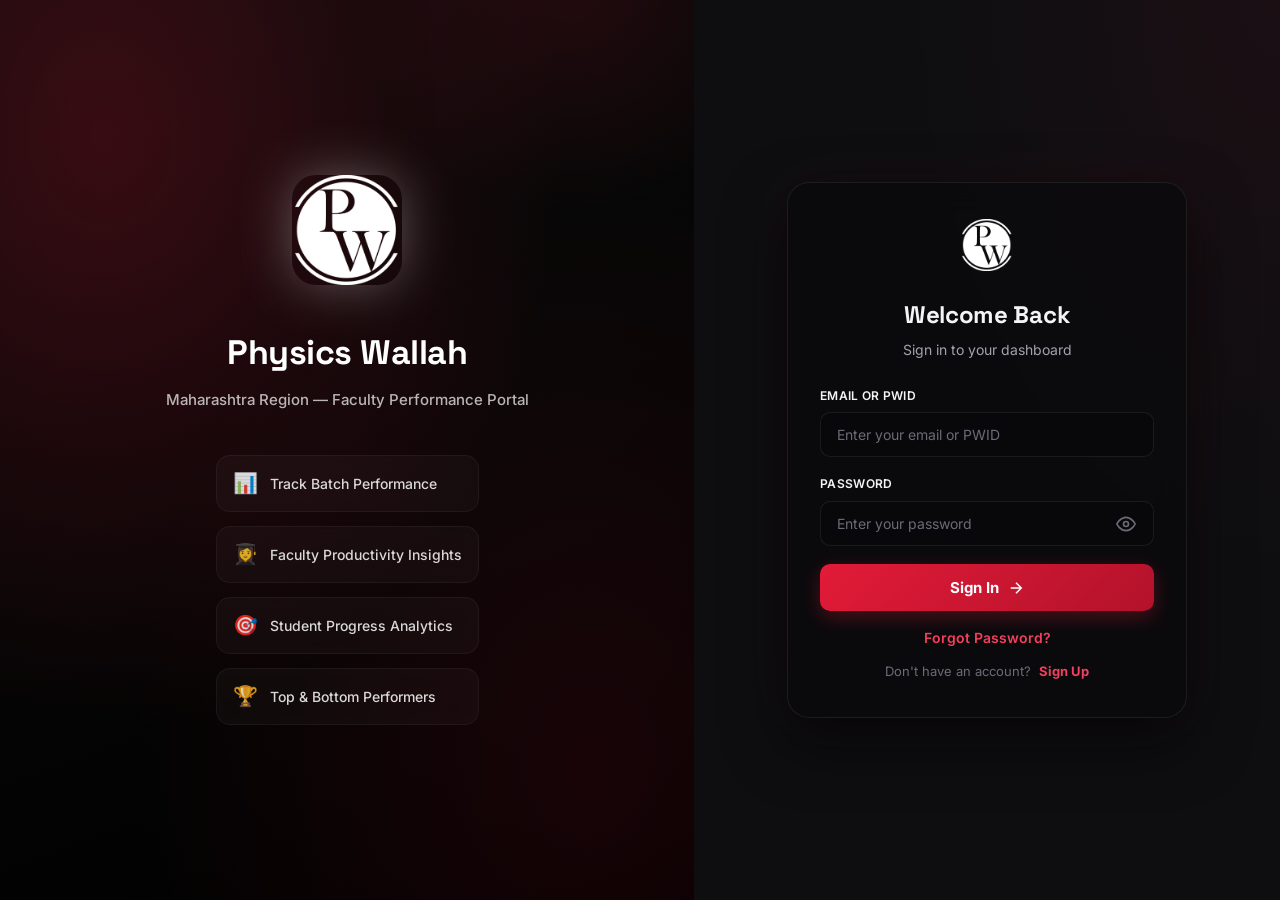
==== index-standalone.html @ 7ce74175 "Add batch-wise subject average KPI table (Batch, Center, Avg, Phy/Chem/Math/Zoo/Bot %)" ====
<!DOCTYPE html>
<html lang="en">
<head>
  <meta charset="UTF-8">
  <meta name="viewport" content="width=device-width, initial-scale=1.0">
  <title>PW Maharashtra — Faculty Performance Portal</title>
  <link rel="preconnect" href="https://fonts.googleapis.com">
  <link href="https://fonts.googleapis.com/css2?family=Inter:wght@400;500;600;700;800&family=Space+Grotesk:wght@500;600;700&display=swap" rel="stylesheet">
  <link rel="stylesheet" href="styles.css">
  <link rel="icon" href="assets/pw-favicon.webp" type="image/webp">
</head>
<body>

  <!--
    STANDALONE BUILD — all HTML partials and JS are inlined below.
    No fetch() / loader.js needed; works from file:// or any host.
    Regenerate with: python3 /tmp/build_standalone.py
  -->

  <!-- ===== screen-login.html (inlined) ===== -->
<!-- ============================================================
     screen-login.html — LOGIN SCREEN
     Loaded into #screen-login by loader.js
     ============================================================ -->
<div id="loginScreen" class="screen active">
  <div class="login-wrapper">
    <div class="login-left">
      <div class="login-brand">
        <img src="assets/pw-logo.webp" alt="Physics Wallah" class="pw-logo-hero">
        <h1>Physics Wallah</h1>
        <p class="login-tagline">Maharashtra Region — Faculty Performance Portal</p>
      </div>
      <div class="login-features">
        <div class="feature-item"><span class="feat-icon">&#128202;</span><span>Track Batch Performance</span></div>
        <div class="feature-item"><span class="feat-icon">&#128105;&#8205;&#127891;</span><span>Faculty Productivity Insights</span></div>
        <div class="feature-item"><span class="feat-icon">&#127919;</span><span>Student Progress Analytics</span></div>
        <div class="feature-item"><span class="feat-icon">&#127942;</span><span>Top & Bottom Performers</span></div>
      </div>
    </div>
    <div class="login-right">
      <div class="login-card">
        <div class="login-card-logo">
          <img src="assets/pw-logo.webp" alt="PW" class="pw-logo-sm-login">
        </div>
        <h2>Welcome Back</h2>
        <p class="login-subtitle">Sign in to your dashboard</p>
        <form id="loginForm" onsubmit="handleLogin(event)">
          <div class="input-group">
            <label for="loginId">Email or PWID</label>
            <input type="text" id="loginId" placeholder="Enter your email or PWID" required autocomplete="username">
          </div>
          <div class="input-group">
            <label for="loginPassword">Password</label>
            <div class="password-wrapper">
              <input type="password" id="loginPassword" placeholder="Enter your password" required autocomplete="current-password">
              <button type="button" class="pass-toggle" onclick="togglePass('loginPassword', this)" tabindex="-1">
                <svg width="20" height="20" viewBox="0 0 24 24" fill="none" stroke="currentColor" stroke-width="2"><path d="M1 12s4-8 11-8 11 8 11 8-4 8-11 8-11-8-11-8z"/><circle cx="12" cy="12" r="3"/></svg>
              </button>
            </div>
          </div>
          <button type="submit" class="btn-primary" id="loginBtn">
            <span>Sign In</span>
            <svg width="18" height="18" viewBox="0 0 24 24" fill="none" stroke="currentColor" stroke-width="2"><path d="M5 12h14M12 5l7 7-7 7"/></svg>
          </button>
        </form>
        <a href="#" class="forgot-link" onclick="showScreen('forgotScreen')">Forgot Password?</a>
        <div class="signup-link-row">
          <span class="signup-muted">Don't have an account?</span>
          <a href="#" class="signup-link" onclick="openSignup()">Sign Up</a>
        </div>
        <div id="loginError" class="alert alert-error"></div>
      </div>
    </div>
  </div>
</div>
  <!-- ===== screen-forgot.html (inlined) ===== -->
<!-- ============================================================
     screen-forgot.html — FORGOT PASSWORD SCREEN
     Loaded into #screen-forgot by loader.js
     ============================================================ -->
<div id="forgotScreen" class="screen">
  <div class="login-wrapper">
    <div class="login-left">
      <div class="login-brand">
        <img src="assets/pw-logo.webp" alt="Physics Wallah" class="pw-logo-hero">
        <h1>Physics Wallah</h1>
        <p class="login-tagline">Reset your password securely</p>
      </div>
    </div>
    <div class="login-right">
      <div class="login-card">
        <div class="login-card-logo">
          <img src="assets/pw-logo.webp" alt="PW" class="pw-logo-sm-login">
        </div>
        <h2>Forgot Password</h2>
        <p class="login-subtitle">OTP will be sent to your registered email</p>
        <form id="forgotForm" onsubmit="handleForgot(event)">
          <div class="input-group">
            <label>Email or PWID</label>
            <input type="text" id="forgotId" placeholder="Enter email or PWID" required>
          </div>
          <button type="submit" class="btn-primary">Send OTP</button>
        </form>
        <form id="otpForm" style="display:none" onsubmit="handleVerifyOTP(event)">
          <div class="input-group">
            <label>Enter OTP</label>
            <input type="text" id="otpInput" placeholder="6-digit OTP" maxlength="6" required>
          </div>
          <button type="submit" class="btn-primary">Verify OTP</button>
        </form>
        <form id="resetForm" style="display:none" onsubmit="handleResetPassword(event)">
          <div class="input-group">
            <label>New Password</label>
            <input type="password" id="newPassword" placeholder="Min 4 characters" required>
          </div>
          <div class="input-group">
            <label>Confirm Password</label>
            <input type="password" id="confirmPassword" placeholder="Confirm password" required>
          </div>
          <button type="submit" class="btn-primary">Reset Password</button>
        </form>
        <a href="#" class="forgot-link" onclick="showScreen('loginScreen')">&larr; Back to Login</a>
        <div id="forgotError" class="alert alert-error"></div>
        <div id="forgotSuccess" class="alert alert-success"></div>
      </div>
    </div>
  </div>
</div>
  <!-- ===== screen-signup.html (inlined) ===== -->
<!-- ============================================================
     screen-signup.html — SIGNUP SCREEN
     Fields: MAIL ID, PWID, CENTER (dropdown), ROLE, Password
     Loaded into #screen-signup by loader.js
     ============================================================ -->
<div id="signupScreen" class="screen">
  <div class="login-wrapper">
    <div class="login-left">
      <div class="login-brand">
        <img src="assets/pw-logo.webp" alt="Physics Wallah" class="pw-logo-hero">
        <h1>Physics Wallah</h1>
        <p class="login-tagline">Create your account — approval required</p>
      </div>
      <div class="login-features">
        <div class="feature-item"><span class="feat-icon">&#128197;</span><span>Your request goes to your reporting manager</span></div>
        <div class="feature-item"><span class="feat-icon">&#128233;</span><span>Approve via email buttons</span></div>
        <div class="feature-item"><span class="feat-icon">&#9203;</span><span>Account activates after approval</span></div>
      </div>
    </div>
    <div class="login-right">
      <div class="login-card">
        <div class="login-card-logo">
          <img src="assets/pw-logo.webp" alt="PW" class="pw-logo-sm-login">
        </div>
        <h2>Create Account</h2>
        <p class="login-subtitle">Fill details — ID will be created after approval</p>
        <form id="signupForm" onsubmit="handleSignup(event)">
          <div class="input-group">
            <label>MAIL ID</label>
            <input type="email" id="signupEmail" placeholder="Enter your @pw.live email" required>
            <div class="signup-hint">Only @pw.live emails can sign up</div>
          </div>
          <div class="input-group">
            <label>PWID</label>
            <input type="text" id="signupPwid" placeholder="Enter your PW ID" required>
          </div>
          <div class="input-group">
            <label>CENTER</label>
            <div class="signup-center-wrap">
              <button type="button" class="signup-center-btn" id="signupCenterBtn" onclick="toggleSignupCenterList()">
                <span id="signupCenterLabel">Select center(s)...</span>
                <svg width="14" height="14" viewBox="0 0 24 24" fill="none" stroke="currentColor" stroke-width="2"><polyline points="6 9 12 15 18 9"/></svg>
              </button>
              <div class="signup-center-list" id="signupCenterList" style="display:none">
                <label class="center-opt center-opt-all"><input type="checkbox" id="signupCenterAll" onchange="toggleAllSignupCenters(this)"> <span>Select All</span></label>
              </div>
            </div>
            <div class="signup-hint">Select one or more centers (multi-select for CH/ACH, AOM, JEE/NEET Head)</div>
          </div>
          <div class="input-group">
            <label>ROLE</label>
            <select id="signupRole" onchange="updateRoleHint()">
              <option value="">Select role...</option>
            </select>
            <div class="signup-hint" id="roleHint"></div>
          </div>
          <div class="input-group">
            <label>Password</label>
            <div class="password-wrapper">
              <input type="password" id="signupPassword" placeholder="Min 4 characters" required>
              <button type="button" class="pass-toggle" onclick="togglePass('signupPassword', this)" tabindex="-1">
                <svg width="20" height="20" viewBox="0 0 24 24" fill="none" stroke="currentColor" stroke-width="2"><path d="M1 12s4-8 11-8 11 8 11 8-4 8-11 8-11-8-11-8z"/><circle cx="12" cy="12" r="3"/></svg>
              </button>
            </div>
          </div>
          <button type="submit" class="btn-primary" id="signupBtn">
            <span>Submit for Approval</span>
            <svg width="18" height="18" viewBox="0 0 24 24" fill="none" stroke="currentColor" stroke-width="2"><path d="M22 2L11 13"/><path d="M22 2l-7 20-4-9-9-4 20-7z"/></svg>
          </button>
        </form>
        <a href="#" class="forgot-link" onclick="showScreen('loginScreen')">&larr; Back to Login</a>
        <div id="signupError" class="alert alert-error"></div>
        <div id="signupSuccess" class="alert alert-success"></div>
      </div>
    </div>
  </div>
</div>
  <!-- ===== screen-app.html (inlined) ===== -->
<!-- ============================================================
     screen-app.html — MAIN APP SCREEN
     Top navbar + all views (dashboard, batches, batchDetail,
     faculty, students, studentDetail).
     Loaded into #screen-app by loader.js
     ============================================================ -->
<div id="appScreen" class="screen">
  <!-- TOP NAVBAR -->
  <header class="topnav" id="topnav">
    <div class="topnav-left">
      <img src="assets/pw-logo.webp" alt="PW" class="topnav-logo">
      <div class="topnav-brand">
        <span class="topnav-title">PW Vidyapeeth</span>
        <span class="topnav-subtitle">Maharashtra Region</span>
      </div>
    </div>
    <div class="topnav-right">
      <span class="live-pill" title="Live data"><span class="live-dot"></span> Live</span>
      <button class="btn-request-access" onclick="openCenterChange()" title="Request access to another center">
        <svg width="16" height="16" viewBox="0 0 24 24" fill="none" stroke="currentColor" stroke-width="2"><path d="M12 2L2 7l10 5 10-5-10-5z"/><path d="M2 17l10 5 10-5"/><path d="M2 12l10 5 10-5"/></svg>
        <span>Request Access</span>
      </button>
      <button class="btn-change-center" id="reloadDataBtn" onclick="reloadData()" title="Reload Data">
        <svg width="16" height="16" viewBox="0 0 24 24" fill="none" stroke="currentColor" stroke-width="2"><path d="M21 12a9 9 0 1 1-9-9"/><polyline points="21 3 21 9 15 9"/></svg>
        <span>Reload Data</span>
      </button>
      <button class="btn-theme-toggle" onclick="toggleTheme()" title="Toggle dark / light mode" aria-label="Toggle theme">
        <svg class="icon-sun" width="18" height="18" viewBox="0 0 24 24" fill="none" stroke="currentColor" stroke-width="2" stroke-linecap="round"><circle cx="12" cy="12" r="5"/><line x1="12" y1="1" x2="12" y2="3"/><line x1="12" y1="21" x2="12" y2="23"/><line x1="4.22" y1="4.22" x2="5.64" y2="5.64"/><line x1="18.36" y1="18.36" x2="19.78" y2="19.78"/><line x1="1" y1="12" x2="3" y2="12"/><line x1="21" y1="12" x2="23" y2="12"/><line x1="4.22" y1="19.78" x2="5.64" y2="18.36"/><line x1="18.36" y1="5.64" x2="19.78" y2="4.22"/></svg>
        <svg class="icon-moon" width="18" height="18" viewBox="0 0 24 24" fill="none" stroke="currentColor" stroke-width="2" stroke-linecap="round" stroke-linejoin="round"><path d="M21 12.79A9 9 0 1 1 11.21 3 7 7 0 0 0 21 12.79z"/></svg>
      </button>
      <div class="topnav-user">
        <div class="user-avatar" id="userAvatar">A</div>
        <div class="topnav-user-info">
          <span class="topnav-user-name" id="topbarEmail">admin@pw.live</span>
          <span class="role-badge" id="topbarRole">Admin</span>
        </div>
      </div>
      <button class="btn-logout" onclick="handleLogout()" title="Sign Out">
        <svg width="18" height="18" viewBox="0 0 24 24" fill="none" stroke="currentColor" stroke-width="2"><path d="M9 21H5a2 2 0 0 1-2-2V5a2 2 0 0 1 2-2h4"/><polyline points="16 17 21 12 16 7"/><line x1="21" y1="12" x2="9" y2="12"/></svg>
      </button>
    </div>
  </header>

  <!-- CENTER ACCESS REQUEST MODAL -->
  <div class="modal-overlay" id="centerChangeModal" style="display:none">
    <div class="modal">
      <div class="modal-header">
        <h3>Request Center Access</h3>
        <button type="button" class="modal-close" onclick="closeCenterChange()">&times;</button>
      </div>
      <div class="modal-body">
        <p class="cc-current">Need access to another center? Fill this form and the admin will approve it.</p>
        <div class="req-form">
          <div class="req-field">
            <label class="cc-label">Mail ID</label>
            <input type="email" class="req-input" id="reqEmail" placeholder="you@pw.live">
          </div>
          <div class="req-field">
            <label class="cc-label">PW ID</label>
            <input type="text" class="req-input" id="reqPwid" placeholder="PWID">
          </div>
          <div class="req-field">
            <label class="cc-label">Center</label>
            <select class="req-input" id="reqCenter"></select>
          </div>
          <div class="req-field">
            <label class="cc-label">Remark</label>
            <textarea class="req-input req-textarea" id="reqRemark" placeholder="Why do you need access to this center?"></textarea>
          </div>
        </div>
        <div class="cc-message" id="ccMessage"></div>
      </div>
      <div class="modal-footer">
        <button type="button" class="btn-cancel" onclick="closeCenterChange()">Cancel</button>
        <button type="button" class="btn-submit" id="ccSubmitBtn" onclick="submitCenterChange()">Submit Request</button>
      </div>
    </div>
  </div>

  <!-- Content -->
  <main class="main-content">

    <!-- HOME VIEW (unified) -->
    <div id="view-home" class="view active">
      <div class="home-error" id="homeError"></div>

      <!-- FILTER PANEL -->
      <div class="home-filters">
        <div class="filter-row">
          <div class="filter-group"><label>Center</label><select id="homeFilterCenter" onchange="onHomeCenterChange()"><option value="">All Centers</option></select></div>
          <div class="filter-group"><label>Class / Stream</label><select id="homeFilterStream" onchange="onHomeStreamChange()"><option value="">All Classes</option></select></div>
          <div class="filter-group"><label>Batch</label><select id="homeFilterBatch" onchange="onHomeBatchChange()"><option value="">All Batches</option></select></div>
          <div class="filter-group"><label>Faculty</label><select id="homeFilterFaculty" onchange="onHomeFacultyChange()"><option value="">All Faculty</option></select></div>
          <div class="filter-group"><label>From Date</label><input type="date" id="homeDateFrom" onchange="onHomeDateChange()"></div>
          <div class="filter-group"><label>To Date</label><input type="date" id="homeDateTo" onchange="onHomeDateChange()"></div>
          <div class="filter-group filter-reset"><button type="button" class="btn-reset" onclick="resetHomeFilters()">Reset</button></div>
        </div>
      </div>

      <!-- KPI CARDS -->
      <div class="stats-grid home-stats">
        <div class="stat-card stat-purple">
          <div class="stat-icon"><svg width="28" height="28" viewBox="0 0 24 24" fill="none" stroke="currentColor" stroke-width="2"><path d="M21 10c0 7-9 13-9 13s-9-6-9-13a9 9 0 0 1 18 0z"/><circle cx="12" cy="10" r="3"/></svg></div>
          <div class="stat-info">
            <div class="stat-number stat-number-sm" id="homeKpiCenter">—</div>
            <div class="stat-label">Center</div>
          </div>
        </div>
        <div class="stat-card stat-blue">
          <div class="stat-icon"><svg width="28" height="28" viewBox="0 0 24 24" fill="none" stroke="currentColor" stroke-width="2"><path d="M4 19.5A2.5 2.5 0 0 1 6.5 17H20"/><path d="M6.5 2H20v20H6.5A2.5 2.5 0 0 1 4 19.5v-15A2.5 2.5 0 0 1 6.5 2z"/></svg></div>
          <div class="stat-info">
            <div class="stat-number" id="homeKpiBatches">0</div>
            <div class="stat-label">Total Batches</div>
          </div>
        </div>
        <div class="stat-card stat-green">
          <div class="stat-icon"><svg width="28" height="28" viewBox="0 0 24 24" fill="none" stroke="currentColor" stroke-width="2"><path d="M17 21v-2a4 4 0 0 0-4-4H5a4 4 0 0 0-4 4v2"/><circle cx="9" cy="7" r="4"/><path d="M23 21v-2a4 4 0 0 0-3-3.87"/><path d="M16 3.13a4 4 0 0 1 0 7.75"/></svg></div>
          <div class="stat-info">
            <div class="stat-number" id="homeKpiStudents">0</div>
            <div class="stat-label">Total Students</div>
          </div>
        </div>
        <div class="stat-card stat-orange">
          <div class="stat-icon"><svg width="28" height="28" viewBox="0 0 24 24" fill="none" stroke="currentColor" stroke-width="2"><path d="M22 10v6M2 10l10-5 10 5-10 5z"/><path d="M6 12v5c0 1.66 2.69 3 6 3s6-1.34 6-3v-5"/></svg></div>
          <div class="stat-info">
            <div class="stat-number" id="homeKpiFaculty">0</div>
            <div class="stat-label">Total Faculty</div>
          </div>
        </div>
        <div class="stat-card stat-cyan">
          <div class="stat-icon"><svg width="28" height="28" viewBox="0 0 24 24" fill="none" stroke="currentColor" stroke-width="2"><polyline points="22 12 18 12 15 21 9 3 6 12 2 12"/></svg></div>
          <div class="stat-info">
            <div class="stat-number" id="homeKpiAvg">0%</div>
            <div class="stat-label">Avg Score</div>
          </div>
        </div>
        <div class="stat-card stat-teal">
          <div class="stat-icon"><svg width="28" height="28" viewBox="0 0 24 24" fill="none" stroke="currentColor" stroke-width="2"><path d="M12 20h9"/><path d="M16.5 3.5a2.12 2.12 0 0 1 3 3L7 19l-4 1 1-4L16.5 3.5z"/></svg></div>
          <div class="stat-info">
            <div class="stat-number" id="homeKpiAvgStudents">0</div>
            <div class="stat-label">Average Students</div>
          </div>
        </div>
        <div class="stat-card stat-red">
          <div class="stat-icon"><svg width="28" height="28" viewBox="0 0 24 24" fill="none" stroke="currentColor" stroke-width="2"><circle cx="12" cy="12" r="10"/><line x1="15" y1="9" x2="9" y2="15"/><line x1="9" y1="9" x2="15" y2="15"/></svg></div>
          <div class="stat-info">
            <div class="stat-number" id="homeKpiAbsent">0</div>
            <div class="stat-label">Absent Students</div>
          </div>
        </div>
      </div>

      <!-- TOPPER / BOTTOM STUDENTS -->
      <div class="home-grid">
        <div class="table-card">
          <div class="card-head">
            <h3 class="card-title">&#127942; Topper Students</h3>
            <button type="button" class="btn-download" onclick="showDownloadMenu(this,'topper')">&#11015; Download</button>
          </div>
          <div class="table-scroll table-scroll--fixed">
            <table class="data-table">
              <thead id="homeTopperHead"><tr><th style="width:40px">#</th><th>Name</th><th>Stream</th><th>Batch</th><th class="text-center">Avg %</th></tr></thead>
              <tbody id="homeTopperBody"></tbody>
            </table>
          </div>
        </div>
        <div class="table-card">
          <div class="card-head">
            <h3 class="card-title">&#9888;&#65039; Bottom Performing Students</h3>
            <button type="button" class="btn-download" onclick="showDownloadMenu(this,'bottom')">&#11015; Download</button>
          </div>
          <div class="table-scroll table-scroll--fixed">
            <table class="data-table">
              <thead id="homeBottomHead"><tr><th style="width:40px">#</th><th>Name</th><th>Stream</th><th>Batch</th><th class="text-center">Avg %</th></tr></thead>
              <tbody id="homeBottomBody"></tbody>
            </table>
          </div>
        </div>
      </div>

      <!-- BEST / BOTTOM BATCH -->
      <div class="home-grid">
        <div class="dash-card">
          <h3>&#127942; Best Batch</h3>
          <div id="homeBestBatch" class="dash-list"></div>
        </div>
        <div class="dash-card">
          <h3>&#9888;&#65039; Bottom Batch</h3>
          <div id="homeBottomBatch" class="dash-list"></div>
        </div>
      </div>

      <!-- ABSENT STUDENTS -->
      <div class="table-card" style="margin-top:20px">
        <div class="card-head">
          <h3 class="card-title">&#10060; Absent Students (No papers given yet)</h3>
          <button type="button" class="btn-download" onclick="showDownloadMenu(this,'absent')">&#11015; Download</button>
        </div>
        <div class="table-scroll table-scroll--fixed">
          <table class="data-table">
            <thead><tr><th style="width:40px">#</th><th>Name</th><th>Reg No</th><th>Stream</th><th>Batch</th><th class="text-center">Papers Not Given</th></tr></thead>
            <tbody id="homeAbsentBody"></tbody>
          </table>
        </div>
      </div>

      <!-- BATCH-WISE SUBJECT AVERAGE -->
      <div class="table-card" style="margin-top:20px">
        <div class="card-head">
          <h3 class="card-title">&#128202; Batch-wise Subject Average (%)</h3>
          <button type="button" class="btn-download" onclick="showDownloadMenu(this,'batchAvg')">&#11015; Download</button>
        </div>
        <div class="table-scroll table-scroll--fixed">
          <table class="data-table">
            <thead><tr><th style="width:40px">#</th><th>Batch</th><th>Center</th><th class="text-center">Avg Score</th><th class="text-center">Physics</th><th class="text-center">Chemistry</th><th class="text-center">Maths</th><th class="text-center">Zoology</th><th class="text-center">Botany</th></tr></thead>
            <tbody id="homeBatchAvgBody"></tbody>
          </table>
        </div>
      </div>

      <!-- SUBJECT GRAPH -->
      <div class="dash-card" style="margin-top:20px">
        <h3>&#128200; Subject Performance</h3>
        <div id="homeSubjectGraph"></div>
      </div>
    </div>

    <!-- STUDENT SEARCH VIEW -->
    <div id="view-student" class="view">
      <div class="view-toolbar">
        <div class="filter-row">
          <div class="filter-group filter-search">
            <label>Student Reg No</label>
            <input type="text" id="studentSearchInput" placeholder="Enter reg no..." onkeydown="if(event.key==='Enter')searchStu()">
          </div>
          <div class="filter-group filter-reset"><button type="button" class="btn-reset" onclick="searchStu()">Search</button></div>
        </div>
      </div>
      <div class="home-error" id="studentError"></div>
      <div id="studentResult" style="display:none">
        <div class="detail-stats" id="studentDetailStats"></div>
        <div class="dash-card" style="margin-top:20px">
          <h3>&#128200; Subject-wise % per Test</h3>
          <div id="studentSubjectGraph"></div>
        </div>
        <div class="table-card" style="margin-top:20px">
          <h3 class="card-title">Test History</h3>
          <div class="table-scroll">
            <table class="data-table">
              <thead id="studentTestHead"><tr><th>Date</th><th>Type</th><th class="text-center">Total</th><th class="text-center">Score</th><th class="text-center">%</th><th class="text-center">Rank</th></tr></thead>
              <tbody id="studentTestBody"></tbody>
            </table>
          </div>
        </div>
      </div>
    </div>

    <!-- BATCHES VIEW -->
    <div id="view-batches" class="view">
      <div class="view-toolbar">
        <div class="filter-row">
          <div class="filter-group"><label>Subject</label><select id="filterSubject" onchange="applyBatchFilters()"><option value="">All Subjects</option></select></div>
          <div class="filter-group"><label>Faculty</label><select id="filterFaculty" onchange="applyBatchFilters()"><option value="">All Faculty</option></select></div>
          <div class="filter-group"><label>Search</label><input type="text" id="filterBatchSearch" placeholder="Search batch..." oninput="applyBatchFilters()"></div>
        </div>
      </div>
      <div class="table-card">
        <table class="data-table" id="batchTable">
          <thead><tr><th style="width:40px">#</th><th>Batch</th><th>Subjects</th><th class="text-center">Students</th><th class="text-center">Faculty</th><th class="text-center">Avg Score</th><th class="text-center">Status</th><th>Action</th></tr></thead>
          <tbody id="batchTableBody"></tbody>
        </table>
      </div>
    </div>

    <!-- BATCH DETAIL VIEW -->
    <div id="view-batchDetail" class="view">
      <div class="detail-header">
        <button class="btn-back" onclick="navigate('batches')">&larr; Back to Batches</button>
        <h2 id="batchDetailTitle">Batch Details</h2>
      </div>
      <div class="detail-stats" id="batchDetailStats"></div>
      <div class="view-toolbar">
        <div class="filter-row">
          <div class="filter-group"><label>Subject</label><select id="batchDetailSubject" onchange="loadBatchDetail()"><option value="">Overall</option></select></div>
        </div>
      </div>
      <div class="perf-grid" id="batchPerfGrid">
        <div class="perf-card perf-toppers"><div class="perf-card-header"><span class="perf-icon">&#127942;</span><h4>Toppers <span class="perf-count" id="toppersCount">0</span></h4></div><div class="perf-card-body" id="toppersList"></div></div>
        <div class="perf-card perf-average"><div class="perf-card-header"><span class="perf-icon">&#128200;</span><h4>Average <span class="perf-count" id="averageCount">0</span></h4></div><div class="perf-card-body" id="averageList"></div></div>
        <div class="perf-card perf-bottom"><div class="perf-card-header"><span class="perf-icon">&#9888;&#65039;</span><h4>Needs Improvement <span class="perf-count" id="bottomCount">0</span></h4></div><div class="perf-card-body" id="bottomList"></div></div>
        <div class="perf-card perf-absent"><div class="perf-card-header"><span class="perf-icon">&#10060;</span><h4>Absent <span class="perf-count" id="absentCount">0</span></h4></div><div class="perf-card-body" id="absentList"></div></div>
      </div>
      <div class="table-card" style="margin-top:20px">
        <h3 style="padding:16px 20px 0;font-size:16px;color:#374151">All Students</h3>
        <table class="data-table" id="batchStudentTable">
          <thead><tr><th style="width:40px">#</th><th>Name</th><th>Reg No</th><th class="text-center">Score</th><th class="text-center">%</th><th class="text-center">Rank</th><th class="text-center">Tests</th></tr></thead>
          <tbody id="batchStudentBody"></tbody>
        </table>
      </div>
    </div>

    <!-- FACULTY VIEW -->
    <div id="view-faculty" class="view">
      <div class="view-toolbar">
        <div class="filter-row">
          <div class="filter-group"><label>Center</label><select id="filterFacCenter" onchange="applyFacultyFilters()"><option value="">All Centers</option></select></div>
          <div class="filter-group"><label>Search</label><input type="text" id="filterFacSearch" placeholder="Search faculty..." oninput="applyFacultyFilters()"></div>
        </div>
      </div>
      <div class="table-card">
        <table class="data-table" id="facultyTable">
          <thead><tr><th style="width:40px">#</th><th>Faculty</th><th>Center</th><th>Role</th><th class="text-center">Batches</th><th class="text-center">Students</th><th class="text-center">Avg Score</th><th>Subjects</th></tr></thead>
          <tbody id="facultyTableBody"></tbody>
        </table>
      </div>
    </div>

    <!-- STUDENTS VIEW -->
    <div id="view-students" class="view">
      <div class="view-toolbar">
        <div class="filter-row">
          <div class="filter-group"><label>Batch</label><select id="filterStuBatch" onchange="applyStudentFilters()"><option value="">All Batches</option></select></div>
          <div class="filter-group"><label>Sort By</label><select id="filterStuSort" onchange="applyStudentFilters()"><option value="score_desc">Score (High-Low)</option><option value="score_asc">Score (Low-High)</option><option value="name">Name (A-Z)</option><option value="tests">Tests Taken</option></select></div>
          <div class="filter-group"><label>Search</label><input type="text" id="filterStuSearch" placeholder="Search name or reg no..." oninput="applyStudentFilters()"></div>
        </div>
      </div>
      <div class="table-card">
        <table class="data-table" id="studentTable">
          <thead><tr><th style="width:40px">#</th><th>Name</th><th>Reg No</th><th>Batch</th><th class="text-center">Tests</th><th class="text-center">Avg Score</th><th>Best Subject</th><th>Action</th></tr></thead>
          <tbody id="studentTableBody"></tbody>
        </table>
      </div>
    </div>

    <!-- STUDENT DETAIL VIEW -->
    <div id="view-studentDetail" class="view">
      <div class="detail-header">
        <button class="btn-back" onclick="navigate('students')">&larr; Back to Students</button>
        <h2 id="studentDetailTitle">Student Details</h2>
      </div>
      <div class="detail-stats" id="studentDetailStats"></div>
      <div class="subject-bars" id="studentSubjectBars"></div>
      <div class="table-card" style="margin-top:20px">
        <h3 style="padding:16px 20px 0;font-size:16px;color:#374151">Test History</h3>
        <table class="data-table" id="studentTestTable">
          <thead><tr><th>Date</th><th>Test Type</th><th class="text-center">Physics</th><th class="text-center">Chemistry</th><th class="text-center">Maths</th><th class="text-center">Zoology</th><th class="text-center">Botany</th><th class="text-center">Total</th><th class="text-center">%</th><th class="text-center">Rank</th></tr></thead>
          <tbody id="studentTestBody"></tbody>
        </table>
      </div>
    </div>

  </main>

  <!-- MOBILE BOTTOM NAV -->
  <nav class="mobile-nav" id="mobileNav">
    <a href="#" class="mobile-nav-link active" data-view="home" onclick="navigate('home')">
      <svg width="22" height="22" viewBox="0 0 24 24" fill="none" stroke="currentColor" stroke-width="2"><rect x="3" y="3" width="7" height="7" rx="1"/><rect x="14" y="3" width="7" height="7" rx="1"/><rect x="3" y="14" width="7" height="7" rx="1"/><rect x="14" y="14" width="7" height="7" rx="1"/></svg>
      <span>Home</span>
    </a>
    <a href="#" class="mobile-nav-link" data-view="student" onclick="navigate('student')">
      <svg width="22" height="22" viewBox="0 0 24 24" fill="none" stroke="currentColor" stroke-width="2"><path d="M22 10v6M2 10l10-5 10 5-10 5z"/><path d="M6 12v5c0 1.66 2.69 3 6 3s6-1.34 6-3v-5"/></svg>
      <span>Student</span>
    </a>
  </nav>
</div>
  <!-- ===== overlay.html (inlined) ===== -->
<!-- ============================================================
     overlay.html — LOADING OVERLAY
     Loaded into #screen-overlay by loader.js
     ============================================================ -->
<div id="loadingOverlay" class="loading-overlay" style="display:none">
  <div class="loader">
    <div class="loader-spinner"></div>
    <p>Loading data...</p>
  </div>
</div>
  <script>
/* ===== core.js ===== */
// ============================================================
//  PW Maharashtra Region — Faculty Performance Portal
//  core.js — API base, shared state, navigation, API helpers,
//            utilities, and auto-login.
//  Load this file FIRST (before auth/dashboard/batches/faculty/
//  students/perf).
// ============================================================

const API_BASE = 'https://script.google.com/macros/s/AKfycby_nKOz_ZGPiWMwmAYEtseq1oPydueeSOOzMseOtFIGK-cgPUPidoP_8I4dvd5AwENQ/exec';

// ── SHARED STATE ────────────────────────────────────
let user = null;
let dashData = null;
let batchesData = [];
let facultyData = [];
let studentsData = [];
let currentView = 'home';
let currentBatch = null;
let backendVersion = 'unknown'; // 'old' or 'new'

// ── THEME (dark / light) ───────────────────────────
function applyTheme(theme) {
  document.documentElement.setAttribute('data-theme', theme);
  try { localStorage.setItem('pw_theme', theme); } catch (_) {}
}
function initTheme() {
  let saved = 'dark';
  try { saved = localStorage.getItem('pw_theme') || 'dark'; } catch (_) {}
  applyTheme(saved);
}
function toggleTheme() {
  const cur = document.documentElement.getAttribute('data-theme') || 'dark';
  applyTheme(cur === 'dark' ? 'light' : 'dark');
}

// ── SCREEN NAVIGATION ──────────────────────────────
function showScreen(id) {
  document.querySelectorAll('.screen').forEach(s => s.classList.remove('active'));
  document.getElementById(id).classList.add('active');
}

// ── NAVIGATION ─────────────────────────────────────
function navigate(view) {
  currentView = view;
  document.querySelectorAll('.view').forEach(v => v.classList.remove('active'));
  document.querySelectorAll('.topnav-link').forEach(n => n.classList.remove('active'));
  document.querySelectorAll('.mobile-nav-link').forEach(n => n.classList.remove('active'));

  const viewEl = document.getElementById('view-' + view);
  const navEl = document.querySelector(`.topnav-link[data-view="${view}"]`);
  const mobEl = document.querySelector(`.mobile-nav-link[data-view="${view}"]`);
  if (viewEl) viewEl.classList.add('active');
  if (navEl) navEl.classList.add('active');
  if (mobEl) mobEl.classList.add('active');

  // Load data for the view (render immediately if already loaded)
  if (view === 'home') loadHome();
  if (view === 'student') loadStuView();
  if (view === 'dashboard' && !dashData) loadDashboard();
  if (view === 'batches') {
    if (batchesData.length === 0) loadBatches();
    else { populateBatchFilters(); renderBatches(batchesData); }
  }
  if (view === 'faculty') {
    if (facultyData.length === 0) loadFaculty();
    else { populateFacultyFilters(); renderFaculty(facultyData); }
  }
  if (view === 'students') {
    if (studentsData.length === 0) loadStudents();
    else { populateStudentFilters(); renderStudents(studentsData); }
  }
}

// ── DATA RELOAD ────────────────────────────────────
// Force-refetch the published CSVs and re-render the current view.
async function reloadData() {
  showLoading();
  try {
    if (typeof loadData === 'function') await loadData(true);
    if (currentView === 'home') renderHome();
    else if (currentView === 'student') loadStuView();
    else if (currentView === 'dashboard') loadDashboard();
    else if (currentView === 'batches') loadBatches();
    else if (currentView === 'faculty') loadFaculty();
    else if (currentView === 'students') loadStudents();
  } catch (e) {
    console.error('Reload error:', e);
  }
  hideLoading();
}

// ── API HELPERS ────────────────────────────────────
function apiGet(action, params = {}) {
  const qs = new URLSearchParams({ action, ...params }).toString();
  return fetch(`${API_BASE}?${qs}`).then(r => r.text()).then(parseApiResponse)
    .catch(err => {
      if (err && err.message === 'HTML_RESPONSE') {
        // Retry once — Apps Script redirect usually resolves on 2nd call
        return fetch(`${API_BASE}?${qs}`).then(r => r.text()).then(parseApiResponse);
      }
      throw err;
    });
}

function apiPost(action, body) {
  return fetch(API_BASE, {
    method: 'POST',
    headers: { 'Content-Type': 'application/json' },
    body: JSON.stringify({ action, ...body })
  }).then(r => r.text()).then(parseApiResponse)
    .catch(err => {
      if (err && err.message === 'HTML_RESPONSE') {
        return fetch(API_BASE, {
          method: 'POST',
          headers: { 'Content-Type': 'application/json' },
          body: JSON.stringify({ action, ...body })
        }).then(r => r.text()).then(parseApiResponse);
      }
      throw err;
    });
}

// Apps Script web apps sometimes return an HTML interstitial page on the
// first request (302 redirect). Retry once, and parse JSON if possible.
function parseApiResponse(text) {
  try {
    return JSON.parse(text);
  } catch (_) {
    // HTML page returned — retry the same request once
    throw new Error('HTML_RESPONSE');
  }
}

function showLoading() { document.getElementById('loadingOverlay').style.display = 'flex'; }
function hideLoading() { document.getElementById('loadingOverlay').style.display = 'none'; }

function showError(id, msg) { const el = document.getElementById(id); el.textContent = msg; el.classList.add('show'); }
function hideAlert(id) { document.getElementById(id).classList.remove('show'); }

// ── UTILITIES ──────────────────────────────────────
function fillSelect(id, items, defaultLabel) {
  const sel = document.getElementById(id);
  if (!sel) return;
  const first = sel.options[0];
  sel.innerHTML = '';
  sel.appendChild(first);
  items.forEach(item => {
    const opt = document.createElement('option');
    opt.value = item;
    opt.textContent = item;
    sel.appendChild(opt);
  });
}

function scoreBadge(score) {
  if (score >= 75) return 'status-excellent';
  if (score >= 60) return 'status-good';
  if (score >= 40) return 'status-average';
  return 'status-poor';
}

function scoreLabel(score) {
  if (score >= 75) return 'Excellent';
  if (score >= 60) return 'Good';
  if (score >= 40) return 'Average';
  return 'Needs Work';
}

function esc(s) { return String(s).replace(/'/g, "\\'").replace(/"/g, '&quot;'); }

function togglePass(id, btn) {
  const inp = document.getElementById(id);
  if (inp.type === 'password') {
    inp.type = 'text';
    btn.innerHTML = '<svg width="20" height="20" viewBox="0 0 24 24" fill="none" stroke="currentColor" stroke-width="2"><path d="M17.94 17.94A10.07 10.07 0 0 1 12 20c-7 0-11-8-11-8a18.45 18.45 0 0 1 5.06-5.94M9.9 4.24A9.12 9.12 0 0 1 12 4c7 0 11 8 11 8a18.5 18.5 0 0 1-2.16 3.19m-6.72-1.07a3 3 0 1 1-4.24-4.24"/><line x1="1" y1="1" x2="23" y2="23"/></svg>';
  } else {
    inp.type = 'password';
    btn.innerHTML = '<svg width="20" height="20" viewBox="0 0 24 24" fill="none" stroke="currentColor" stroke-width="2"><path d="M1 12s4-8 11-8 11 8 11 8-4 8-11 8-11-8-11-8z"/><circle cx="12" cy="12" r="3"/></svg>';
  }
}

// ── AUTO-LOGIN ─────────────────────────────────────
// Wait for loader.js to inject all HTML partials before booting.
document.addEventListener('pw:html-ready', () => {
  initTheme();
  const saved = localStorage.getItem('pw_user');
  if (saved) {
    try {
      user = JSON.parse(saved);
      if (user && user.email) {
        if (!user.level && user.hierarchyLevel) user.level = user.hierarchyLevel;
        initApp(); return;
      }
    } catch (_) {}
    localStorage.removeItem('pw_user');
  }
});
/* ===== auth.js ===== */
// ============================================================
//  auth.js — Login, Forgot Password, Signup, Logout, initApp,
//            and the center switcher.
//  Depends on: core.js (apiGet, apiPost, showScreen, navigate,
//              showError, hideAlert, esc, user state)
// ============================================================

// ── LOGIN ──────────────────────────────────────────
async function handleLogin(e) {
  e.preventDefault();
  const btn = document.getElementById('loginBtn');
  const identifier = document.getElementById('loginId').value.trim();
  const password = document.getElementById('loginPassword').value.trim();
  if (!identifier || !password) { showError('loginError', 'Please fill all fields'); return; }

  btn.disabled = true;
  btn.querySelector('span').textContent = 'Signing in...';
  hideAlert('loginError');

  try {
    const resp = await apiGet('login', { identifier, password });
    if (resp.success) {
      user = resp.data;
      // Backward compatibility
      if (!user.level && user.hierarchyLevel) user.level = user.hierarchyLevel;
      localStorage.setItem('pw_user', JSON.stringify(user));
      initApp();
    } else {
      showError('loginError', resp.message);
    }
  } catch (_) {
    showError('loginError', 'Connection error. Please try again.');
  }

  btn.disabled = false;
  btn.querySelector('span').textContent = 'Sign In';
}

// ── FORGOT PASSWORD ────────────────────────────────
async function handleForgot(e) {
  e.preventDefault();
  hideAlert('forgotError'); hideAlert('forgotSuccess');
  const id = document.getElementById('forgotId').value.trim();
  if (!id) { showError('forgotError', 'Enter email or PWID'); return; }

  try {
    const resp = await apiGet('forgotPassword', { identifier: id });
    if (resp.success) {
      document.getElementById('forgotSuccess').textContent = 'OTP sent to ' + resp.data.email;
      document.getElementById('forgotSuccess').classList.add('show');
      document.getElementById('otpForm').style.display = 'block';
    } else {
      showError('forgotError', resp.message);
    }
  } catch (_) { showError('forgotError', 'Connection error'); }
}

async function handleVerifyOTP(e) {
  e.preventDefault();
  hideAlert('forgotError'); hideAlert('forgotSuccess');
  const id = document.getElementById('forgotId').value.trim();
  const otp = document.getElementById('otpInput').value.trim();
  if (!otp || otp.length !== 6) { showError('forgotError', 'Enter valid 6-digit OTP'); return; }

  try {
    const resp = await apiGet('verifyOTP', { identifier: id, otp });
    if (resp.success) {
      document.getElementById('forgotSuccess').textContent = 'OTP verified! Set new password.';
      document.getElementById('forgotSuccess').classList.add('show');
      document.getElementById('otpForm').style.display = 'none';
      document.getElementById('resetForm').style.display = 'block';
    } else { showError('forgotError', resp.message); }
  } catch (_) { showError('forgotError', 'Connection error'); }
}

async function handleResetPassword(e) {
  e.preventDefault();
  hideAlert('forgotError'); hideAlert('forgotSuccess');
  const id = document.getElementById('forgotId').value.trim();
  const np = document.getElementById('newPassword').value.trim();
  const cp = document.getElementById('confirmPassword').value.trim();
  if (np.length < 4) { showError('forgotError', 'Password too short (min 4)'); return; }
  if (np !== cp) { showError('forgotError', 'Passwords do not match'); return; }

  try {
    const resp = await apiPost('resetPassword', { identifier: id, newPassword: np });
    if (resp.success) {
      document.getElementById('forgotSuccess').textContent = 'Password updated! Redirecting...';
      document.getElementById('forgotSuccess').classList.add('show');
      setTimeout(() => {
        document.getElementById('resetForm').style.display = 'none';
        document.getElementById('otpForm').style.display = 'none';
        showScreen('loginScreen');
      }, 1500);
    } else { showError('forgotError', resp.message); }
  } catch (_) { showError('forgotError', 'Connection error'); }
}

// ── SIGNUP ─────────────────────────────────────────
function openSignup() {
  showScreen('signupScreen');
  hideAlert('signupError'); hideAlert('signupSuccess');
  document.getElementById('signupForm').reset();
  document.getElementById('signupSuccess').style.display = 'none';
  loadSignupOptions();
}

async function loadSignupOptions() {
  try {
    const resp = await apiGet('getSignupOptions');
    if (resp.success) {
      // Populate centers as a multi-select checkbox list
      const list = document.getElementById('signupCenterList');
      if (list) {
        list.innerHTML = '<label class="center-opt center-opt-all"><input type="checkbox" id="signupCenterAll" onchange="toggleAllSignupCenters(this)"> <span>Select All</span></label>' +
          resp.data.centers.map(c => '<label class="center-opt"><input type="checkbox" value="' + esc(c) + '"> <span>' + esc(c) + '</span></label>').join('');
      }

      // Populate roles
      const roleSel = document.getElementById('signupRole');
      roleSel.innerHTML = '<option value="">Select role...</option>' +
        resp.data.roles.map(r => '<option value="' + esc(r) + '">' + esc(r) + '</option>').join('');
    }
  } catch (_) {}
}

// ── SIGNUP CENTER MULTI-SELECT ──────────────────────
function toggleSignupCenterList() {
  const list = document.getElementById('signupCenterList');
  if (list) list.style.display = list.style.display === 'none' ? 'block' : 'none';
}

function toggleAllSignupCenters(cb) {
  document.querySelectorAll('#signupCenterList input[value]').forEach(i => i.checked = cb.checked);
  updateSignupCenterLabel();
}

function updateSignupCenterLabel() {
  const sel = [...document.querySelectorAll('#signupCenterList input[value]:checked')].map(i => i.value);
  const label = document.getElementById('signupCenterLabel');
  const total = document.querySelectorAll('#signupCenterList input[value]').length;
  if (!label) return;
  if (sel.length === 0) label.textContent = 'Select center(s)...';
  else if (sel.length === total) label.textContent = 'All Centers';
  else if (sel.length === 1) label.textContent = sel[0];
  else label.textContent = sel.length + ' centers selected';
}

function getSelectedSignupCenters() {
  return [...document.querySelectorAll('#signupCenterList input[value]:checked')].map(i => i.value);
}

function resetSignupCenters() {
  const list = document.getElementById('signupCenterList');
  if (!list) return;
  document.querySelectorAll('#signupCenterList input[value]').forEach(i => i.checked = false);
  list.style.display = 'none';
  updateSignupCenterLabel();
}

function updateRoleHint() {
  const role = document.getElementById('signupRole').value;
  const hints = {
    'Faculty': 'Approval goes to your AOM',
    'Subject Head': 'Approval goes to your AOM',
    'AOM': 'Approval goes to your CH/ACH',
    'CH/ACH': 'Approval goes to your RAOM',
    'RAOM': 'Approval goes to your RAH',
    'RAH': 'Approval goes to the Admin'
  };
  document.getElementById('roleHint').textContent = hints[role] || '';
}

async function handleSignup(e) {
  e.preventDefault();
  hideAlert('signupError'); hideAlert('signupSuccess');
  const btn = document.getElementById('signupBtn');
  const email = document.getElementById('signupEmail').value.trim();
  const pwid = document.getElementById('signupPwid').value.trim();
  const center = getSelectedSignupCenters().join(',');
  const role = document.getElementById('signupRole').value;
  const password = document.getElementById('signupPassword').value.trim();

  if (!email) { showError('signupError', 'MAIL ID required'); return; }
  if (!email.endsWith('@pw.live')) { showError('signupError', 'Only @pw.live emails can sign up'); return; }
  if (!pwid) { showError('signupError', 'PWID required'); return; }
  if (!center) { showError('signupError', 'Select at least one center'); return; }
  if (!role) { showError('signupError', 'Select a role'); return; }
  if (password.length < 4) { showError('signupError', 'Password must be at least 4 characters'); return; }

  btn.disabled = true;
  btn.querySelector('span').textContent = 'Submitting...';

  try {
    // Send BOTH params for backward compatibility:
    //   center  → new backend (comma-separated centers)
    //   centers → old deployed backend (comma-separated list)
    const resp = await apiGet('signup', { email, pwid, center, centers: center, role, password });
    if (resp.success) {
      document.getElementById('signupSuccess').textContent = resp.message;
      document.getElementById('signupSuccess').classList.add('show');
      document.getElementById('signupForm').reset();
      resetSignupCenters();
    } else {
      showError('signupError', resp.message);
    }
  } catch (_) { showError('signupError', 'Connection error'); }

  btn.disabled = false;
  btn.querySelector('span').textContent = 'Submit for Approval';
}

// ── INIT APP ───────────────────────────────────────
function initApp() {
  if (!user.level && user.hierarchyLevel) user.level = user.hierarchyLevel;
  showScreen('appScreen');
  document.getElementById('userAvatar').textContent = user.email.charAt(0).toUpperCase();
  document.getElementById('topbarEmail').textContent = user.email;
  document.getElementById('topbarRole').textContent = user.role;
  dashData = null;
  batchesData = [];
  facultyData = [];
  studentsData = [];
  navigate('home');
}

// ── CENTER ACCESS REQUEST ─────────────────────────
async function openCenterChange() {
  hideAlert('ccMessage');
  document.getElementById('ccMessage').classList.remove('show');
  // Pre-fill the requester's details (mail id / pw id already known)
  document.getElementById('reqEmail').value = user.email || '';
  document.getElementById('reqPwid').value = user.pwid || '';
  document.getElementById('reqRemark').value = '';
  document.getElementById('ccSubmitBtn').disabled = false;
  document.getElementById('ccSubmitBtn').textContent = 'Submit Request';
  document.getElementById('centerChangeModal').style.display = 'flex';
  // Populate center list from local data first (works offline), fall back to API.
  const localCenters = (typeof allCenters === 'function') ? allCenters() : [];
  const current = (user.center || '').split(',').map(s => s.trim()).filter(Boolean);
  if (localCenters.length) {
    document.getElementById('reqCenter').innerHTML = localCenters.map(c => {
      return '<option value="' + esc(c) + '"' + (current.includes(c) ? ' selected' : '') + '>' + esc(c) + '</option>';
    }).join('');
    return;
  }
  try {
    const resp = await apiGet('getSignupOptions');
    if (resp.success) {
      document.getElementById('reqCenter').innerHTML = resp.data.centers.map(c => {
        return '<option value="' + esc(c) + '"' + (current.includes(c) ? ' selected' : '') + '>' + esc(c) + '</option>';
      }).join('');
    }
  } catch (_) {}
}

function closeCenterChange() {
  document.getElementById('centerChangeModal').style.display = 'none';
}

async function submitCenterChange() {
  const email = document.getElementById('reqEmail').value.trim();
  const pwid = document.getElementById('reqPwid').value.trim();
  const center = document.getElementById('reqCenter').value;
  const remark = document.getElementById('reqRemark').value.trim();
  const msgEl = document.getElementById('ccMessage');
  msgEl.classList.remove('error');
  if (!center) { showError('ccMessage', 'Select a center'); msgEl.classList.add('error'); return; }
  const btn = document.getElementById('ccSubmitBtn');
  btn.disabled = true;
  btn.textContent = 'Submitting...';
  try {
    const resp = await apiGet('requestCenterChange', { email, pwid, newCenter: center, remark });
    if (resp.success) {
      msgEl.textContent = resp.message;
      msgEl.classList.add('show');
      btn.textContent = 'Submitted';
    } else {
      showError('ccMessage', resp.message);
      msgEl.classList.add('error');
      btn.disabled = false;
      btn.textContent = 'Submit Request';
    }
  } catch (_) {
    showError('ccMessage', 'Connection error');
    msgEl.classList.add('error');
    btn.disabled = false;
    btn.textContent = 'Submit Request';
  }
}

// ── LOGOUT ─────────────────────────────────────────
function handleLogout() {
  user = null;
  dashData = null;
  batchesData = [];
  facultyData = [];
  studentsData = [];
  backendVersion = 'unknown';
  localStorage.removeItem('pw_user');
  document.getElementById('loginId').value = '';
  document.getElementById('loginPassword').value = '';
  showScreen('loginScreen');
}
/* ===== data.js ===== */
// ============================================================
//  data.js — PUBLISHED-CSV DATA LAYER
//  Fetches the three published Google-Sheets CSVs directly in the
//  browser (no Apps Script backend for data), parses them, caches
//  them, and computes everything the unified Home view needs:
//  KPIs, toppers/bottom students, best/bottom batches, and the
//  per-subject average graph.
//
//  Depends on: core.js (user state)
//  Load AFTER core.js, BEFORE home.js
// ============================================================

const CSV_URLS = {
  tests:    'https://docs.google.com/spreadsheets/d/e/2PACX-1vQS5o-ytwI__9eubWvffSsHeCLSiV6ED9kaLa5tYWuoS7CIdfdEhZxMarJVBCT66DaP5JBwuYs_A77a/pub?output=csv&gid=475005675',
  fbm:      'https://docs.google.com/spreadsheets/d/e/2PACX-1vQS5o-ytwI__9eubWvffSsHeCLSiV6ED9kaLa5tYWuoS7CIdfdEhZxMarJVBCT66DaP5JBwuYs_A77a/pub?output=csv&gid=0',
  students: 'https://docs.google.com/spreadsheets/d/e/2PACX-1vQS5o-ytwI__9eubWvffSsHeCLSiV6ED9kaLa5tYWuoS7CIdfdEhZxMarJVBCT66DaP5JBwuYs_A77a/pub?gid=93108683&single=true&output=csv'
};

// Subject columns in the Test Result CSV (0-indexed)
const SUBJ_COLS = { physics: 14, chemistry: 15, maths: 16, zoology: 17, botany: 18 };
const SUBJ_NAMES = ['physics', 'chemistry', 'maths', 'zoology', 'botany'];
const SUBJ_LABELS = { physics: 'Physics', chemistry: 'Chemistry', maths: 'Maths', zoology: 'Zoology', botany: 'Botany' };

// ── STATE ────────────────────────────────────────────
let DATA = { tests: [], fbm: [], students: [], loaded: false, loading: false };

// ── CSV PARSER (handles quoted fields, commas, escaped quotes) ──
function parseCSV(text) {
  const rows = [];
  let row = [], field = '', inQuotes = false;
  for (let i = 0; i < text.length; i++) {
    const c = text[i];
    if (inQuotes) {
      if (c === '"') {
        if (text[i + 1] === '"') { field += '"'; i++; }
        else inQuotes = false;
      } else field += c;
    } else {
      if (c === '"') inQuotes = true;
      else if (c === ',') { row.push(field); field = ''; }
      else if (c === '\n') { row.push(field); rows.push(row); row = []; field = ''; }
      else if (c === '\r') { /* skip CR */ }
      else field += c;
    }
  }
  if (field !== '' || row.length) { row.push(field); rows.push(row); }
  return rows;
}

// Convert parsed rows (first row = header) into array of objects.
function rowsToObjects(rows) {
  if (!rows.length) return [];
  const header = rows[0].map(h => String(h).trim());
  const out = [];
  for (let i = 1; i < rows.length; i++) {
    const r = rows[i];
    if (r.length === 1 && r[0] === '') continue; // skip blank lines
    const obj = {};
    for (let j = 0; j < header.length; j++) obj[header[j]] = (r[j] !== undefined ? r[j] : '');
    out.push(obj);
  }
  return out;
}

async function fetchCSV(url) {
  const res = await fetch(url);
  if (!res.ok) throw new Error('CSV fetch failed: HTTP ' + res.status);
  return rowsToObjects(parseCSV(await res.text()));
}

// Load all three CSVs once, then cache. Returns a promise.
function loadData(force) {
  if (DATA.loaded && !force) return Promise.resolve(DATA);
  if (DATA.loading) return DATA.loading;
  DATA.loading = (async () => {
    const [tests, fbm, students] = await Promise.all([
      fetchCSV(CSV_URLS.tests),
      fetchCSV(CSV_URLS.fbm),
      fetchCSV(CSV_URLS.students)
    ]);
    DATA.tests = tests;
    DATA.fbm = fbm;
    DATA.students = students;
    DATA.loaded = true;
    DATA.loading = false;
    return DATA;
  })();
  return DATA.loading;
}

// ── PARSING HELPERS ──────────────────────────────────
// markspercent arrives as "48.00%" (string with %). Return number.
function parsePct(s) {
  const n = parseFloat(String(s).replace('%', '').trim());
  return isNaN(n) ? 0 : n;
}
function parseNum(s) {
  const n = parseFloat(String(s).trim());
  return isNaN(n) ? 0 : n;
}
// _date arrives as "9 Aug, 2026". Date inputs arrive as "2026-08-09".
// Return a Date or null.
function parseTestDate(s) {
  const str = String(s).trim();
  if (!str) return null;
  // ISO "YYYY-MM-DD" (from <input type="date">)
  const iso = str.match(/^(\d{4})-(\d{1,2})-(\d{1,2})$/);
  if (iso) return new Date(+iso[1], +iso[2] - 1, +iso[3]);
  // "9 Aug, 2026"
  const m = str.match(/(\d{1,2})\s+([A-Za-z]+),?\s+(\d{4})/);
  if (!m) return null;
  const months = { Jan: 0, Feb: 1, Mar: 2, Apr: 3, May: 4, Jun: 5, Jul: 6, Aug: 7, Sep: 8, Oct: 9, Nov: 10, Dec: 11 };
  const mon = months[m[2].slice(0, 3)];
  if (mon === undefined) return null;
  return new Date(+m[3], mon, +m[1]);
}

// ── ROLE / CENTER SCOPING ────────────────────────────
// Centers the current user is allowed to see.
function accessibleCenters() {
  if (user.level >= 5) return allCenters();
  const centers = user.centers && user.centers.length ? user.centers
    : (user.center ? user.center.split(',').map(s => s.trim()).filter(Boolean) : []);
  return centers;
}

function allCenters() {
  const set = new Set();
  DATA.fbm.forEach(r => { if (r.Center) set.add(r.Center); });
  return [...set];
}

// Subjects a Faculty teaches (mapped to Test Result columns).
function facultySubjects(email) {
  const subs = new Set();
  DATA.fbm.forEach(r => {
    if (r.MailID && r.MailID.trim().toLowerCase() === String(email).toLowerCase()) {
      const s = r.Subject;
      if (SUBJ_LABELS[s.toLowerCase()]) subs.add(s.toLowerCase());
    }
  });
  return [...subs];
}

// Batches a Faculty teaches (from FBM MailID).
function facultyBatches(email) {
  const set = new Set();
  const e = String(email || '').toLowerCase();
  DATA.fbm.forEach(r => {
    if (r.MailID && r.Batch && r.MailID.trim().toLowerCase() === e) set.add(r.Batch);
  });
  return [...set];
}

// Streams a Faculty teaches — streams of students enrolled in their batches.
function facultyStreams(email) {
  const batches = new Set(facultyBatches(email));
  const streams = new Set();
  DATA.students.forEach(r => {
    if (r.batch && batches.has(r.batch) && r.class_course) streams.add(normStream(r.class_course));
  });
  return [...streams];
}

// Subjects a student studies, based on their stream.
// NEET → no Maths; JEE & Foundation → no Zoology/Botany.
function streamSubjects(stream) {
  const s = String(stream || '');
  if (s.includes('NEET')) return ['physics', 'chemistry', 'zoology', 'botany'];
  return ['physics', 'chemistry', 'maths'];
}

// Normalize a class/stream string so "12th NEET" matches "12 NEET".
function normStream(s) {
  return String(s || '').replace(/\b(\d+)(st|nd|rd|th)\b/gi, '$1').trim();
}

// Center name for a batch (from FBM). Returns '' if unknown.
// Cached map so rendering thousands of rows stays fast.
let _batchCenterMap = null;
function batchCenterName(batch) {
  if (!batch) return '';
  if (!_batchCenterMap) {
    _batchCenterMap = {};
    DATA.fbm.forEach(r => { if (r.Batch && !_batchCenterMap[r.Batch]) _batchCenterMap[r.Batch] = r.Center || ''; });
  }
  return _batchCenterMap[batch] || '';
}

// ── HOME COMPUTATION ─────────────────────────────────
// filters: { centers:[], stream:'', batch:'', faculty:'', dateFrom:'', dateTo:'' }
// Returns KPIs, toppers, bottom, best/bottom batch, subject graph,
// and the filter option lists.
function computeHome(filters) {
  const centers = filters.centers && filters.centers.length ? filters.centers : allCenters();
  const centerSet = new Set(centers);

  // Faculty role (level <= 1): they may ONLY see their own batches.
  const roleBatches = (user.level <= 1) ? new Set(facultyBatches(user.email)) : null;

  // faculty (filter) → batches map from FBM.
  const facultyBatchMap = {};
  DATA.fbm.forEach(r => {
    if (r.MailID && r.Batch) {
      const key = r.MailID.trim().toLowerCase();
      if (!facultyBatchMap[key]) facultyBatchMap[key] = new Set();
      facultyBatchMap[key].add(r.Batch);
    }
  });

  // 1) batch → center mapping from FBM (ONLY for center scoping).
  //    FBM is NOT used for batch/student counts — only to know which
  //    faculty teaches which subject in which batch.
  const batchCenter = {};
  DATA.fbm.forEach(r => { if (r.Batch && !batchCenter[r.Batch]) batchCenter[r.Batch] = r.Center; });

  // 2) Accessible batches + students come from the STUDENTS sheet.
  //    Batch count and student count are driven by enrolled students.
  //    Stream + batch + faculty filters apply here too (so KPIs/absent
  //    respect them). centerBatches = center-scope only, for option lists.
  const studentBatch = {};
  const accBatches = new Set();
  const centerBatches = new Set();
  const accStudents = new Set();
  DATA.students.forEach(r => {
    const reg = r.regno, b = r.batch;
    if (!reg) return;
    studentBatch[reg] = b;
    if (b && centerSet.has(batchCenter[b])) {
      if (roleBatches && !roleBatches.has(b)) return; // faculty: own batches only
      centerBatches.add(b);
      const fb = filters.faculty ? facultyBatchMap[String(filters.faculty).toLowerCase()] : null;
      if (filters.faculty && (!fb || !fb.has(b))) return;
      if (filters.stream && normStream(r.class_course) !== filters.stream) return;
      if (filters.batch && b !== filters.batch) return;
      accBatches.add(b);
      accStudents.add(reg);
    }
  });

  // 3) Faculty in scope
  const accFaculty = new Set();
  DATA.fbm.forEach(r => {
    if (accBatches.has(r.Batch) && r.MailID) {
      const mail = r.MailID.trim();
      if (roleBatches && mail.toLowerCase() !== String(user.email).toLowerCase()) return;
      accFaculty.add(mail);
    }
  });

  // 4) Filter tests by scope + stream + batch + date range
  const dateFrom = filters.dateFrom ? parseTestDate(filters.dateFrom) : null;
  const dateTo = filters.dateTo ? parseTestDate(filters.dateTo) : null;
  const filteredTests = [];
  for (const t of DATA.tests) {
    if (!accStudents.has(t.reg_no)) continue;
    if (filters.stream && t.stream !== filters.stream) continue;
    if (filters.batch && t.current_batch !== filters.batch) continue;
    if (dateFrom || dateTo) {
      const d = parseTestDate(t._date);
      if (!d) continue;
      if (dateFrom && d < dateFrom) continue;
      if (dateTo && d > dateTo) continue;
    }
    filteredTests.push(t);
  }

  // 5) Per-student aggregation (avg % + latest test for subject marks)
  const stuAgg = {};
  for (const t of filteredTests) {
    const pct = parsePct(t.markspercent);
    if (pct <= 0) continue;
    if (!stuAgg[t.reg_no]) stuAgg[t.reg_no] = { total: 0, count: 0, latest: t };
    stuAgg[t.reg_no].total += pct;
    stuAgg[t.reg_no].count++;
    stuAgg[t.reg_no].latest = t;
  }

  const studentList = Object.keys(stuAgg).map(reg => {
    const a = stuAgg[reg];
    const lt = a.latest;
    return {
      regno: reg,
      name: String(lt.student_name || '').trim(),
      stream: String(lt.stream || '').trim(),
      batch: String(lt.current_batch || '').trim(),
      avg: +(a.total / a.count).toFixed(1),
      physics: parseNum(lt.physics_marks),
      chemistry: parseNum(lt.chemistry_marks),
      maths: parseNum(lt.maths_marks),
      zoology: parseNum(lt.zoology_marks),
      botany: parseNum(lt.botany_marks)
    };
  });
  studentList.sort((a, b) => b.avg - a.avg);

  // 6) Per-batch aggregation
  const batchAgg = {};
  for (const t of filteredTests) {
    const pct = parsePct(t.markspercent);
    if (pct <= 0) continue;
    const b = t.current_batch;
    if (!b) continue;
    if (!batchAgg[b]) batchAgg[b] = { total: 0, count: 0 };
    batchAgg[b].total += pct;
    batchAgg[b].count++;
  }
  const batchList = Object.keys(batchAgg).map(b => ({
    batch: b,
    avg: +(batchAgg[b].total / batchAgg[b].count).toFixed(1)
  })).sort((a, b) => b.avg - a.avg);

  // Top 3 students of a given batch (by avg %)
  function topStudentsOf(batch, n) {
    return studentList.filter(s => s.batch === batch).slice(0, n);
  }

  // 7) Subject averages for a batch (default = best batch)
  function subjectAverages(batch) {
    const sums = { physics: 0, chemistry: 0, maths: 0, zoology: 0, botany: 0 };
    const counts = { physics: 0, chemistry: 0, maths: 0, zoology: 0, botany: 0 };
    for (const t of filteredTests) {
      if (t.current_batch !== batch) continue;
      for (const s of SUBJ_NAMES) {
        const v = parseNum(t[SUBJ_LABELS[s].toLowerCase() + '_marks']);
        if (v > 0) { sums[s] += v; counts[s]++; }
      }
    }
    return SUBJ_NAMES.map(s => ({
      subject: SUBJ_LABELS[s],
      avg: counts[s] > 0 ? +(sums[s] / counts[s]).toFixed(1) : 0,
      count: counts[s]
    }));
  }

  // 8) KPIs
  const totalPct = filteredTests.reduce((s, t) => s + parsePct(t.markspercent), 0);
  const scoredTests = filteredTests.filter(t => parsePct(t.markspercent) > 0).length;
  const totalStudents = accStudents.size; // already respects center/stream/batch filters
  const avgScore = scoredTests > 0 ? +(totalPct / scoredTests).toFixed(1) : 0;

  // 9) Average students — within ±5% of the overall average score
  const avgLo = avgScore - 5, avgHi = avgScore + 5;
  const avgStudents = studentList.filter(s => s.avg >= avgLo && s.avg <= avgHi).length;

  // 10) Absent students — students who gave NO test in the current scope.
  //     Blank date range → never gave a single paper (ever).
  //     Date range set → gave no paper within that range.
  //     Name/stream come from the STUDENTS sheet (student_name, class_course).
  const batchTestDates = {};
  const studentTestDates = {};
  const studentInfo = {};
  for (const s of DATA.students) {
    if (s.regno && !studentInfo[s.regno]) {
      studentInfo[s.regno] = { name: String(s.student_name || '').trim(), stream: String(s.class_course || '').trim() };
    }
  }
  for (const t of DATA.tests) {
    if (dateFrom || dateTo) {
      const d = parseTestDate(t._date);
      if (!d) continue;
      if (dateFrom && d < dateFrom) continue;
      if (dateTo && d > dateTo) continue;
    }
    const b = t.current_batch;
    if (b) { if (!batchTestDates[b]) batchTestDates[b] = new Set(); batchTestDates[b].add(t._date); }
    if (t.reg_no) {
      if (!studentTestDates[t.reg_no]) studentTestDates[t.reg_no] = new Set();
      studentTestDates[t.reg_no].add(t._date);
    }
  }
  const absentStudents = [];
  for (const reg of accStudents) {
    const b = studentBatch[reg];
    // Only consider students whose batch actually had a test in scope
    // (avoids listing brand-new batches that never had a paper).
    const batchDates = batchTestDates[b];
    if (!batchDates || batchDates.size === 0) continue;
    // Absent = gave NO test in scope.
    const stuDates = studentTestDates[reg];
    if (stuDates && stuDates.size > 0) continue;
    // Count of batch tests the student missed (they gave none, so all of them).
    let missed = 0;
    for (const d of batchDates) if (!stuDates || !stuDates.has(d)) missed++;
    const info = studentInfo[reg] || {};
    absentStudents.push({ regno: reg, name: info.name || '', stream: info.stream || '', batch: b, papers: 0, missed });
  }
  absentStudents.sort((a, b) => b.missed - a.missed || (a.batch || '').localeCompare(b.batch || ''));

  const bestBatch = batchList[0] || null;
  const bottomBatch = batchList[batchList.length - 1] || null;
  const graphBatch = filters.batch || (bestBatch ? bestBatch.batch : null);

  // Top / bottom bands relative to the observed max & min avg score:
  // topper band = [maxAvg - 10, maxAvg], bottom band = [minAvg, minAvg + 10].
  let toppers = [], bottom = [];
  if (studentList.length > 0) {
    const maxAvg = studentList[0].avg;
    const minAvg = studentList[studentList.length - 1].avg;
    toppers = studentList.filter(s => s.avg >= maxAvg - 10);
    bottom = studentList.filter(s => s.avg <= minAvg + 10).reverse();
  }

  // 11) Batch subject-wise % per test (like the student graph)
  function batchSubjectGraphData(batch) {
    const perTest = {};
    const hasSubj = {};
    for (const t of filteredTests) {
      if (t.current_batch !== batch) continue;
      const d = t._date;
      if (!perTest[d]) perTest[d] = { scoreSum: 0, subjSum: {} };
      perTest[d].scoreSum += parseNum(t.userscore);
      for (const s of SUBJ_NAMES) {
        const v = parseNum(t[s + '_marks']);
        if (v > 0) { perTest[d].subjSum[s] = (perTest[d].subjSum[s] || 0) + v; hasSubj[s] = true; }
      }
    }
    // Only subjects that actually appear in this batch's tests
    // (a NEET batch has no Maths, so no flat 0% line).
    const subs = SUBJ_NAMES.filter(s => hasSubj[s]);
    const dates = Object.keys(perTest).sort((a, b) => (parseTestDate(a) || 0) - (parseTestDate(b) || 0));
    return dates.map(date => {
      const d = perTest[date];
      const subjects = {};
      for (const s of subs) {
        subjects[s] = d.scoreSum > 0 ? +(((d.subjSum[s] || 0) / d.scoreSum) * 100).toFixed(1) : 0;
      }
      return { date, score: d.scoreSum, subjects };
    });
  }

  // Faculty option list — scoped to the selected centers (+ role), NOT to
  // the stream/batch/faculty filters (so selecting a stream can't empty it).
  const facOptions = new Set();
  DATA.fbm.forEach(r => {
    if (!r.MailID || !r.Batch) return;
    if (!centerBatches.has(r.Batch)) return;
    facOptions.add(r.MailID.trim());
  });

  // Stream option list — scoped to the selected centers (+ role).
  const streamSet = new Set();
  for (const t of DATA.tests) {
    if (t.current_batch && centerBatches.has(t.current_batch) && t.stream) {
      streamSet.add(normStream(t.stream));
    }
  }

  // 12) Per-batch subject-wise average % (subject_marks / userscore * 100),
  //     averaged across every test in the batch. Includes overall avg + center.
  const batchSubjAgg = {};
  for (const t of filteredTests) {
    const b = t.current_batch;
    if (!b) continue;
    const score = parseNum(t.userscore);
    if (score <= 0) continue;
    if (!batchSubjAgg[b]) batchSubjAgg[b] = { sums: { physics: 0, chemistry: 0, maths: 0, zoology: 0, botany: 0 }, count: 0 };
    const agg = batchSubjAgg[b];
    agg.count++;
    for (const s of SUBJ_NAMES) {
      const m = parseNum(t[s + '_marks']);
      agg.sums[s] += (m / score) * 100;
    }
  }
  const batchSubjectAvg = Object.keys(batchSubjAgg).map(b => {
    const agg = batchSubjAgg[b];
    const subjects = {};
    for (const s of SUBJ_NAMES) subjects[s] = agg.count ? +((agg.sums[s] / agg.count)).toFixed(1) : 0;
    return {
      batch: b,
      center: batchCenterName(b),
      avg: batchAgg[b] ? +(batchAgg[b].total / batchAgg[b].count).toFixed(1) : 0,
      physics: subjects.physics, chemistry: subjects.chemistry, maths: subjects.maths,
      zoology: subjects.zoology, botany: subjects.botany
    };
  });
  batchSubjectAvg.sort((a, b) => b.avg - a.avg);

  return {
    kpis: {
      centers: centers,
      totalBatches: filters.batch ? 1 : accBatches.size,
      totalStudents: totalStudents,
      totalFaculty: accFaculty.size,
      avgScore: avgScore,
      avgStudents: avgStudents,
      absentStudents: absentStudents.length
    },
    toppers: toppers,
    bottom: bottom,
    bestBatch: bestBatch ? { ...bestBatch, topStudents: topStudentsOf(bestBatch.batch, 3) } : null,
    bottomBatch: bottomBatch ? { ...bottomBatch, topStudents: topStudentsOf(bottomBatch.batch, 3) } : null,
    subjectGraph: graphBatch ? { batch: graphBatch, subjects: subjectAverages(graphBatch) } : null,
    batchSubjectGraph: graphBatch ? { batch: graphBatch, history: batchSubjectGraphData(graphBatch) } : null,
    absentStudents: absentStudents,
    batchSubjectAvg: batchSubjectAvg,
    filterOptions: {
      centers: allCenters(),
      streams: [...streamSet].sort(),
      batches: [...accBatches].sort(),
      faculty: [...facOptions].sort()
    }
  };
}

// ── STUDENT SEARCH (separate tab) ───────────────────
// Returns full test history for a regno, with only the subjects the
// student actually studies (JEE → no Zoo/Bot, NEET → no Maths).
function getStudentDetail(regno) {
  const tests = DATA.tests.filter(t => t.reg_no === regno);
  if (tests.length === 0) return null;
  const first = tests[0];
  const stream = String(first.stream || '').trim();
  const subjects = streamSubjects(stream);
  const history = tests.map(t => {
    const row = {
      date: String(t._date || '').trim(),
      type: String(t._type || '').trim(),
      pattern: String(t._pattern || '').trim(),
      series: String(t.series || '').trim(),
      total: parseNum(t.totalmarks),
      score: parseNum(t.userscore),
      pct: parsePct(t.markspercent),
      rank: t._rank || null,
      subjects: {}
    };
    for (const s of subjects) row.subjects[s] = parseNum(t[s + '_marks']);
    return row;
  });
  history.sort((a, b) => (parseTestDate(a.date) || 0) - (parseTestDate(b.date) || 0));
  return {
    regno: regno,
    name: String(first.student_name || '').trim(),
    stream: stream,
    batch: String(first.current_batch || '').trim(),
    subjects: subjects,
    history: history
  };
}
/* ===== home.js ===== */
// ============================================================
//  home.js — UNIFIED HOME VIEW
//  Renders the single Home screen: filter panel, KPI cards,
//  topper/bottom students, best/bottom batches, and the
//  per-subject average graph. All data comes from published CSVs
//  via data.js (no backend data calls).
//
//  Depends on: core.js (user, showLoading, hideLoading, esc),
//              data.js (loadData, computeHome, accessibleCenters)
// ============================================================

let homeFilters = { centers: [], stream: '', batch: '', faculty: '', dateFrom: '', dateTo: '' };
let lastHomeResult = null; // last computeHome result (for table downloads)

// ── LOAD + RENDER ───────────────────────────────────
async function loadHome() {
  showLoading();
  try {
    await loadData();
    // Default center selection based on role
    if (homeFilters.centers.length === 0) {
      homeFilters.centers = accessibleCenters();
      // Faculty: auto-select their single batch/stream (if only one)
      if (user.level <= 1) {
        const batches = facultyBatches(user.email);
        const streams = facultyStreams(user.email);
        if (batches.length === 1) homeFilters.batch = batches[0];
        if (streams.length === 1) homeFilters.stream = streams[0];
      }
    }
    populateHomeFilters();
    renderHome();
  } catch (e) {
    console.error('Home error:', e);
    const el = document.getElementById('homeError');
    if (el) { el.textContent = 'Data load failed: ' + e.message; el.classList.add('show'); }
  }
  hideLoading();
}

function populateHomeFilters() {
  // Center dropdown (role-scoped)
  const centers = accessibleCenters();
  fillSelect('homeFilterCenter', centers, 'All Centers');
  const centerSel = document.getElementById('homeFilterCenter');
  // If exactly one accessible center, default to it
  if (centers.length === 1) {
    centerSel.value = centers[0];
    homeFilters.centers = centers;
  }
  // Faculty role: lock the center to their own center
  if (user.level <= 1) centerSel.disabled = true;

  // Stream/class dropdown — populated after compute (needs all streams)
  // Batch dropdown — populated after compute
  // Faculty dropdown — populated after compute
}

function renderHome() {
  const result = computeHome(homeFilters);
  lastHomeResult = result;

  // ── Filters: streams + batches + faculty (from result) ──
  fillSelect('homeFilterStream', result.filterOptions.streams, 'All Classes');
  fillSelect('homeFilterBatch', result.filterOptions.batches, 'All Batches');
  fillSelect('homeFilterFaculty', result.filterOptions.faculty, 'All Faculty');
  if (homeFilters.stream) document.getElementById('homeFilterStream').value = homeFilters.stream;
  if (homeFilters.batch) document.getElementById('homeFilterBatch').value = homeFilters.batch;
  if (homeFilters.faculty) document.getElementById('homeFilterFaculty').value = homeFilters.faculty;

  // ── KPI cards ──
  const k = result.kpis;
  document.getElementById('homeKpiCenter').textContent = k.centers.length === 1 ? k.centers[0] : (k.centers.length + ' Centers');
  document.getElementById('homeKpiBatches').textContent = k.totalBatches.toLocaleString();
  document.getElementById('homeKpiStudents').textContent = k.totalStudents.toLocaleString();
  document.getElementById('homeKpiFaculty').textContent = k.totalFaculty.toLocaleString();
  document.getElementById('homeKpiAvg').textContent = k.avgScore + '%';
  document.getElementById('homeKpiAvgStudents').textContent = (k.avgStudents || 0).toLocaleString();
  document.getElementById('homeKpiAbsent').textContent = (k.absentStudents || 0).toLocaleString();

  // ── Toppers ──
  renderStudentTable('homeTopperBody', result.toppers);
  // ── Bottom ──
  renderStudentTable('homeBottomBody', result.bottom);

  // ── Best / Bottom batch ──
  renderBatchCard('homeBestBatch', result.bestBatch, true);
  renderBatchCard('homeBottomBatch', result.bottomBatch, false);

  // ── Absent students ──
  renderAbsentStudents(result.absentStudents);

  // ── Batch-wise subject average ──
  renderBatchAvgTable(result.batchSubjectAvg);

  // ── Subject graph ──
  renderSubjectGraph(result.batchSubjectGraph);

  // ── Fit each scrollable table to exactly 10 rows + header ──
  fitFixedTables();
}

// Set max-height of every .table-scroll--fixed so exactly 10 rows (+ header)
// are visible; the rest scroll vertically. Re-runs on resize so it stays
// correct when the fluid font size changes.
function fitFixedTables() {
  document.querySelectorAll('.table-scroll--fixed').forEach(wrap => {
    const head = wrap.querySelector('thead');
    const row = wrap.querySelector('tbody tr');
    if (!head || !row) return;
    const hh = head.getBoundingClientRect().height;
    const rh = row.getBoundingClientRect().height;
    wrap.style.maxHeight = (hh + rh * 10 + 2) + 'px';
  });
}
window.addEventListener('resize', () => {
  if (typeof currentView === 'undefined' || currentView === 'home') fitFixedTables();
});

function renderAbsentStudents(list) {
  const body = document.getElementById('homeAbsentBody');
  body.innerHTML = (list || []).map((s, i) => `
    <tr>
      <td>${i + 1}</td>
      <td>${esc(s.name || '—')}</td>
      <td>${esc(s.regno)}</td>
      <td>${esc(s.stream || '—')}</td>
      <td>${esc(s.batch || '—')}${s.batch ? `<span class="batch-center">(${esc(batchCenterName(s.batch))})</span>` : ''}</td>
      <td class="text-center"><span class="status-badge status-poor">${s.missed}</span></td>
    </tr>
  `).join('') || '<tr><td colspan="6" class="empty-msg"><p>No absent students</p></td></tr>';
}

// Batch-wise subject average table (Batch | Center | Avg | Phy | Chem | Math | Zoo | Bot)
function renderBatchAvgTable(list) {
  const body = document.getElementById('homeBatchAvgBody');
  body.innerHTML = (list || []).map((b, i) => `
    <tr>
      <td>${i + 1}</td>
      <td>${esc(b.batch)}${b.batch ? `<span class="batch-center">(${esc(b.center)})</span>` : ''}</td>
      <td>${esc(b.center || '—')}</td>
      <td class="text-center"><span class="status-badge ${scoreBadge(b.avg)}">${b.avg}%</span></td>
      <td class="text-center">${b.physics}%</td>
      <td class="text-center">${b.chemistry}%</td>
      <td class="text-center">${b.maths}%</td>
      <td class="text-center">${b.zoology}%</td>
      <td class="text-center">${b.botany}%</td>
    </tr>
  `).join('') || '<tr><td colspan="9" class="empty-msg"><p>No data</p></td></tr>';
}

// Which subject columns to show (Faculty → own subjects only)
function visibleSubjects() {
  if (user.level >= 2) return SUBJ_NAMES;
  const subs = facultySubjects(user.email);
  return subs.length ? subs : SUBJ_NAMES;
}

function renderStudentTable(bodyId, students) {
  const subs = visibleSubjects();
  // Dynamic subject header (Faculty sees only own subjects)
  const head = document.getElementById(bodyId === 'homeTopperBody' ? 'homeTopperHead' : 'homeBottomHead');
  if (head) {
    head.innerHTML = '<tr><th style="width:40px">#</th><th>Name</th><th>Stream</th><th>Batch</th>' +
      '<th class="text-center">Avg %</th>' +
      subs.map(s => '<th class="text-center">' + SUBJ_LABELS[s] + '</th>').join('') + '</tr>';
  }
  const body = document.getElementById(bodyId);
  // Render ALL rows — the scrollable container shows 10 at a time.
  const rows = students || [];
  body.innerHTML = rows.map((s, i) => `
    <tr>
      <td>${i + 1}</td>
      <td><div class="stu-name">${esc(s.name || '—')}</div><div class="stu-meta">${esc(s.regno)}</div></td>
      <td>${esc(s.stream || '—')}</td>
      <td>${esc(s.batch || '—')}${s.batch ? `<span class="batch-center">(${esc(batchCenterName(s.batch))})</span>` : ''}</td>
      <td class="text-center"><span class="status-badge ${scoreBadge(s.avg)}">${s.avg}%</span></td>
      ${subs.map(sub => `<td class="text-center">${s[sub] > 0 ? s[sub] : '—'}</td>`).join('')}
    </tr>
  `).join('') || '<tr><td colspan="' + (5 + subs.length) + '" class="empty-msg"><p>No data</p></td></tr>';
}

function renderBatchCard(id, batch, isBest) {
  const el = document.getElementById(id);
  if (!batch) { el.innerHTML = '<div class="empty-msg"><p>No data</p></div>'; return; }
  const badge = isBest ? 'status-excellent' : 'status-poor';
  const label = isBest ? 'Top Batch' : 'Bottom Batch';
  el.innerHTML = `
    <div class="batch-card-head">
      <div>
        <div class="batch-card-name">${esc(batch.batch)} <span class="batch-center">(${esc(batchCenterName(batch.batch))})</span></div>
        <div class="batch-card-label">${label}</div>
      </div>
      <span class="status-badge ${badge}">${batch.avg}%</span>
    </div>
    <div class="batch-card-students">
      ${batch.topStudents.map((s, i) => `
        <div class="batch-stu-row">
          <span class="batch-stu-rank">${i + 1}</span>
          <span class="batch-stu-name">${esc(s.name || '—')}</span>
          <span class="status-badge ${scoreBadge(s.avg)}">${s.avg}%</span>
        </div>
      `).join('') || '<div class="empty-msg"><p>No students</p></div>'}
    </div>
  `;
}

// Current chart data for home subject-graph hover tooltips
let homeChartData = null;

function renderSubjectGraph(graph) {
  const wrap = document.getElementById('homeSubjectGraph');
  if (!graph || !graph.history || !graph.history.length) {
    wrap.innerHTML = '<div class="empty-msg"><p>No data</p></div>';
    return;
  }
  const history = graph.history;
  const subs = visibleSubjects().filter(s => history.some(t => t.subjects && s in t.subjects));
  homeChartData = { history, subjects: subs };

  const W = 1000, H = 220, PL = 46, PR = 30, PT = 16, PB = 36;
  const plotW = W - PL - PR, plotH = H - PT - PB;
  const n = history.length;
  const x = i => PL + (n === 1 ? plotW / 2 : (i / (n - 1)) * plotW);
  const y = v => PT + plotH - (v / 100) * plotH; // y-axis is 0-100%

  // One line per subject (percent of score per test)
  const lines = subs.map(s => {
    const path = history.map((t, i) => (i === 0 ? 'M' : 'L') + x(i).toFixed(1) + ' ' + y(t.subjects[s] || 0).toFixed(1)).join(' ');
    const points = history.map((t, i) =>
      `<circle cx="${x(i)}" cy="${y(t.subjects[s] || 0)}" r="3.5" fill="${SUBJ_COLORS[s]}" stroke="#0b0b0f" stroke-width="1"/>`).join('');
    return `<path d="${path}" fill="none" stroke="${SUBJ_COLORS[s]}" stroke-width="2.5" stroke-linejoin="round" stroke-linecap="round"/>
      ${points}`;
  }).join('');

  // Y-axis gridlines (0,25,50,75,100)
  const gridlines = [0, 25, 50, 75, 100].map(v => {
    const yy = y(v);
    return `<line x1="${PL}" y1="${yy}" x2="${W - PR}" y2="${yy}" stroke="rgba(255,255,255,0.08)"/>
      <text x="${PL - 8}" y="${yy + 4}" text-anchor="end" class="chart-label">${v}</text>`;
  }).join('');

  // X-axis labels (test dates)
  const xLabels = history.map((t, i) =>
    `<text x="${x(i)}" y="${H - 18}" text-anchor="middle" class="chart-label">${esc(String(t.date).replace(/, \d{4}/, ''))}</text>`).join('');

  // Hover bands (one per test) + legend
  const bandW = n === 1 ? plotW : plotW / n;
  const bands = history.map((t, i) =>
    `<rect x="${x(i) - bandW / 2}" y="${PT}" width="${bandW}" height="${plotH}" fill="transparent"
      onmousemove="moveHomeTooltip(event)" onmouseover="showHomeTooltip(${i})" onmouseout="hideHomeTooltip()"/>`).join('');

  wrap.innerHTML = `
    <div class="graph-title">Subject % of score per test — <strong>${esc(graph.batch)} <span class="batch-center">(${esc(batchCenterName(graph.batch))})</span></strong> (hover a point)</div>
    <div class="chart-wrap">
      <svg viewBox="0 0 ${W} ${H}" class="line-chart" preserveAspectRatio="xMidYMid meet">
        ${gridlines}
        <line x1="${PL}" y1="${PT}" x2="${PL}" y2="${H - PB}" stroke="rgba(255,255,255,0.15)"/>
        <line x1="${PL}" y1="${H - PB}" x2="${W - PR}" y2="${H - PB}" stroke="rgba(255,255,255,0.15)"/>
        ${lines}
        ${xLabels}
        ${bands}
      </svg>
      <div class="chart-legend">
        ${subs.map(s => `<span><i class="legend-dot" style="background:${SUBJ_COLORS[s]}"></i> ${SUBJ_LABELS[s]}</span>`).join('')}
      </div>
      <div class="chart-tooltip" id="homeChartTooltip"></div>
    </div>
  `;
}

function showHomeTooltip(i) {
  const d = homeChartData;
  if (!d || !d.history[i]) return;
  const t = d.history[i];
  const tooltip = document.getElementById('homeChartTooltip');
  tooltip.innerHTML =
    `<div class="tt-date">${esc(t.date)}</div>` +
    `<div class="tt-score">Score: <strong>${t.score}</strong></div>` +
    d.subjects.map(s =>
      `<div class="tt-subj"><span class="tt-dot" style="background:${SUBJ_COLORS[s]}"></span>${SUBJ_LABELS[s]}: ${t.subjects[s] || 0}%</div>`).join('');
  tooltip.style.display = 'block';
}
function moveHomeTooltip(evt) {
  const tooltip = document.getElementById('homeChartTooltip');
  const wrap = tooltip.closest('.chart-wrap');
  const rect = wrap.getBoundingClientRect();
  let left = evt.clientX - rect.left + 14;
  let top = evt.clientY - rect.top - 10;
  if (left + tooltip.offsetWidth > rect.width) left = evt.clientX - rect.left - tooltip.offsetWidth - 14;
  tooltip.style.left = left + 'px';
  tooltip.style.top = top + 'px';
}
function hideHomeTooltip() {
  const tooltip = document.getElementById('homeChartTooltip');
  if (tooltip) tooltip.style.display = 'none';
}

// ── FILTER HANDLERS ─────────────────────────────────
function onHomeCenterChange() {
  const sel = document.getElementById('homeFilterCenter');
  homeFilters.centers = sel.value ? [sel.value] : accessibleCenters();
  homeFilters.batch = '';
  homeFilters.faculty = '';
  renderHome();
}
function onHomeStreamChange() {
  homeFilters.stream = document.getElementById('homeFilterStream').value;
  homeFilters.batch = '';
  renderHome();
}
function onHomeBatchChange() {
  homeFilters.batch = document.getElementById('homeFilterBatch').value;
  renderHome();
}
function onHomeFacultyChange() {
  homeFilters.faculty = document.getElementById('homeFilterFaculty').value;
  homeFilters.batch = '';
  renderHome();
}
function onHomeDateChange() {
  homeFilters.dateFrom = document.getElementById('homeDateFrom').value;
  homeFilters.dateTo = document.getElementById('homeDateTo').value;
  renderHome();
}
function resetHomeFilters() {
  homeFilters = { centers: accessibleCenters(), stream: '', batch: '', faculty: '', dateFrom: '', dateTo: '' };
  document.getElementById('homeFilterCenter').value = '';
  document.getElementById('homeFilterStream').value = '';
  document.getElementById('homeFilterBatch').value = '';
  document.getElementById('homeFilterFaculty').value = '';
  document.getElementById('homeDateFrom').value = '';
  document.getElementById('homeDateTo').value = '';
  renderHome();
}

// ── TABLE DOWNLOADS (CSV / XLS / PDF) ───────────────
let pendingExport = null;

// Build { title, headers, rows } for a Home table from the last result.
function tableExportData(key) {
  const r = lastHomeResult;
  if (!r) return null;
  if (key === 'topper' || key === 'bottom') {
    const subs = visibleSubjects();
    const list = key === 'topper' ? r.toppers : r.bottom;
    return {
      title: key === 'topper' ? 'Topper Students' : 'Bottom Performing Students',
      headers: ['#', 'Name', 'Reg No', 'Stream', 'Batch', 'Avg %', ...subs.map(s => SUBJ_LABELS[s])],
      rows: list.map((s, i) => [i + 1, s.name, s.regno, s.stream, s.batch, s.avg + '%', ...subs.map(sub => s[sub] || '')])
    };
  }
  if (key === 'absent') {
    return {
      title: 'Absent Students',
      headers: ['#', 'Name', 'Reg No', 'Stream', 'Batch', 'Center', 'Papers Not Given'],
      rows: r.absentStudents.map((s, i) => [i + 1, s.name, s.regno, s.stream, s.batch, batchCenterName(s.batch), s.missed])
    };
  }
  if (key === 'batchAvg') {
    return {
      title: 'Batch-wise Subject Average',
      headers: ['#', 'Batch', 'Center', 'Avg Score %', 'Physics %', 'Chemistry %', 'Maths %', 'Zoology %', 'Botany %'],
      rows: r.batchSubjectAvg.map((b, i) => [i + 1, b.batch, b.center, b.avg + '%', b.physics + '%', b.chemistry + '%', b.maths + '%', b.zoology + '%', b.botany + '%'])
    };
  }
  return null;
}

function showDownloadMenu(btn, key) {
  const data = tableExportData(key);
  if (!data) return;
  pendingExport = data;
  const old = document.getElementById('downloadMenu');
  if (old) old.remove();
  const menu = document.createElement('div');
  menu.id = 'downloadMenu';
  menu.className = 'download-menu';
  menu.innerHTML =
    '<div class="download-menu-title">Download as</div>' +
    '<button type="button" onclick="doDownload(\'csv\')">CSV</button>' +
    '<button type="button" onclick="doDownload(\'xls\')">Excel (XLS)</button>' +
    '<button type="button" onclick="doDownload(\'pdf\')">PDF</button>';
  document.body.appendChild(menu);
  const r = btn.getBoundingClientRect();
  menu.style.top = (r.bottom + 6) + 'px';
  menu.style.left = Math.max(8, Math.min(r.left, window.innerWidth - 170)) + 'px';
  setTimeout(() => document.addEventListener('click', closeDownloadMenu, { once: true }), 0);
}

function closeDownloadMenu() {
  const m = document.getElementById('downloadMenu');
  if (m) m.remove();
}

function doDownload(fmt) {
  const d = pendingExport;
  closeDownloadMenu();
  pendingExport = null;
  if (!d) return;
  const filename = d.title.replace(/[^\w\- ]+/g, '').trim().replace(/\s+/g, '_');
  if (fmt === 'csv') downloadCSV(filename, d.headers, d.rows);
  else if (fmt === 'xls') downloadXLS(filename, d.headers, d.rows);
  else downloadPDF(filename, d.title, d.headers, d.rows);
}

function triggerDownload(blob, filename) {
  const url = URL.createObjectURL(blob);
  const a = document.createElement('a');
  a.href = url; a.download = filename;
  document.body.appendChild(a); a.click();
  document.body.removeChild(a);
  setTimeout(() => URL.revokeObjectURL(url), 1000);
}

function downloadCSV(filename, headers, rows) {
  const csv = [headers, ...rows].map(r => r.map(c => {
    const s = String(c == null ? '' : c);
    return /[",\n]/.test(s) ? '"' + s.replace(/"/g, '""') + '"' : s;
  }).join(',')).join('\n');
  triggerDownload(new Blob(['\ufeff' + csv], { type: 'text/csv;charset=utf-8;' }), filename + '.csv');
}

function downloadXLS(filename, headers, rows) {
  const html = '<html xmlns:o="urn:schemas-microsoft-com:office:office" xmlns:x="urn:schemas-microsoft-com:office:excel">' +
    '<head><meta charset="utf-8"></head><body><table border="1">' +
    '<tr>' + headers.map(h => '<th>' + esc(h) + '</th>').join('') + '</tr>' +
    rows.map(r => '<tr>' + r.map(c => '<td>' + esc(c) + '</td>').join('') + '</tr>').join('') +
    '</table></body></html>';
  triggerDownload(new Blob(['\ufeff' + html], { type: 'application/vnd.ms-excel' }), filename + '.xls');
}

function downloadPDF(filename, title, headers, rows) {
  const win = window.open('', '_blank');
  if (!win) { alert('Popup blocked — allow popups to download PDF.'); return; }
  win.document.write(
    '<!DOCTYPE html><html><head><meta charset="utf-8"><title>' + esc(title) + '</title>' +
    '<style>body{font-family:Arial,Helvetica,sans-serif;padding:24px;color:#111}h2{color:#E21B38;margin:0 0 16px;font-size:20px}' +
    'table{border-collapse:collapse;width:100%;font-size:12px}th,td{border:1px solid #bbb;padding:6px 8px;text-align:left}' +
    'th{background:#f0f0f0;font-weight:700}</style></head><body>' +
    '<h2>' + esc(title) + '</h2>' +
    '<table><thead><tr>' + headers.map(h => '<th>' + esc(h) + '</th>').join('') + '</tr></thead><tbody>' +
    rows.map(r => '<tr>' + r.map(c => '<td>' + esc(c) + '</td>').join('') + '</tr>').join('') +
    '</tbody></table></body></html>'
  );
  win.document.close();
  win.focus();
  win.print();
}
/* ===== student.js ===== */
// ============================================================
//  student.js — STUDENT SEARCH TAB
//  Enter a reg no → full test history with subject-wise marks and
//  a per-test subject % graph. Faculty sees only their own subjects.
//  Percent per subject = subject_marks / userscore * 100.
//  JEE students don't study Zoology/Botany; NEET don't study Maths.
//
//  Depends on: core.js (user, esc, scoreBadge), data.js
// ============================================================

function loadStuView() {
  // Ensure data is loaded so search works immediately
  loadData().catch(() => {});
}

function searchStu() {
  const input = document.getElementById('studentSearchInput');
  const regno = input.value.trim();
  const err = document.getElementById('studentError');
  err.classList.remove('show');
  err.textContent = '';
  const result = document.getElementById('studentResult');
  if (!regno) { err.textContent = 'Enter a reg no'; err.classList.add('show'); return; }

  showLoading();
  loadData().then(() => {
    const detail = getStudentDetail(regno);
    hideLoading();
    if (!detail) {
      result.style.display = 'none';
      err.textContent = 'Student not found: ' + regno;
      err.classList.add('show');
      return;
    }
    result.style.display = 'block';
    renderStuDetail(detail);
  }).catch(() => { hideLoading(); err.textContent = 'Data load failed'; err.classList.add('show'); });
}

function renderStuDetail(detail) {
  // ── Student info ──
  const tests = detail.history.length;
  const avg = tests > 0 ? +(detail.history.reduce((s, t) => s + t.pct, 0) / tests).toFixed(1) : 0;
  document.getElementById('studentDetailStats').innerHTML = `
    <div class="detail-stat"><div class="ds-value">${esc(detail.name || '—')}</div><div class="ds-label">Name</div></div>
    <div class="detail-stat"><div class="ds-value">${esc(detail.regno)}</div><div class="ds-label">Reg No</div></div>
    <div class="detail-stat"><div class="ds-value">${esc(detail.stream || '—')}</div><div class="ds-label">Stream</div></div>
    <div class="detail-stat"><div class="ds-value">${esc(detail.batch || '—')} <span class="batch-center">(${esc(batchCenterName(detail.batch))})</span></div><div class="ds-label">Batch</div></div>
    <div class="detail-stat"><div class="ds-value">${tests}</div><div class="ds-label">Tests</div></div>
    <div class="detail-stat"><div class="ds-value">${avg}%</div><div class="ds-label">Avg %</div></div>
  `;

  // ── Subject % graph (per test) ──
  renderStuGraph(detail);

  // ── Test history table ──
  const subs = visibleStuSubjects(detail);
  const head = document.getElementById('studentTestHead');
  head.innerHTML = '<tr><th>Date</th><th>Type</th>' +
    subs.map(s => '<th class="text-center">' + SUBJ_LABELS[s] + '</th>').join('') +
    '<th class="text-center">Total</th><th class="text-center">Score</th><th class="text-center">%</th><th class="text-center">Rank</th></tr>';

  const body = document.getElementById('studentTestBody');
  body.innerHTML = detail.history.map(t => `
    <tr>
      <td>${esc(t.date)}</td>
      <td>${esc(t.type)}</td>
      ${subs.map(s => `<td class="text-center">${t.subjects[s] > 0 ? t.subjects[s] : '—'}</td>`).join('')}
      <td class="text-center">${t.total}</td>
      <td class="text-center">${t.score}</td>
      <td class="text-center"><span class="status-badge ${scoreBadge(t.pct)}">${t.pct}%</span></td>
      <td class="text-center">${t.rank || '—'}</td>
    </tr>
  `).join('') || '<tr><td colspan="' + (6 + subs.length) + '" class="empty-msg"><p>No tests</p></td></tr>';
}

// Subjects to show for a student: their stream subjects, but Faculty
// only sees their own subjects.
function visibleStuSubjects(detail) {
  let subs = detail.subjects;
  if (user.level < 2) {
    const own = facultySubjects(user.email);
    if (own.length) subs = subs.filter(s => own.includes(s));
  }
  return subs;
}

// Subject colors — distinct colors so each subject line is clear
// (NEET shows exactly 4: Phy/Chem/Zoo/Bot; JEE shows 3: Phy/Chem/Maths)
const SUBJ_COLORS = { physics: '#F43F5E', chemistry: '#A78BFA', maths: '#60A5FA', zoology: '#4ADE80', botany: '#FBBF24' };

// Current chart data for hover tooltips
let stuChartData = null;

function renderStuGraph(detail) {
  const wrap = document.getElementById('studentSubjectGraph');
  const history = detail.history;
  if (!history.length) { wrap.innerHTML = '<div class="empty-msg"><p>No tests</p></div>'; return; }

  const subs = visibleStuSubjects(detail); // JEE → 3, NEET → 4, Faculty → own only
  stuChartData = { history, subjects: subs };

  // percent per subject per test = subject_marks / userscore * 100
  const pctOf = (t, s) => t.score > 0 ? +((t.subjects[s] / t.score) * 100).toFixed(1) : 0;

  const W = 1000, H = 220, PL = 46, PR = 30, PT = 16, PB = 36;
  const plotW = W - PL - PR, plotH = H - PT - PB;
  const n = history.length;
  const x = i => PL + (n === 1 ? plotW / 2 : (i / (n - 1)) * plotW);
  const y = v => PT + plotH - (v / 100) * plotH; // y-axis is 0-100%

  // One line per subject
  const lines = subs.map(s => {
    const path = history.map((t, i) => (i === 0 ? 'M' : 'L') + x(i).toFixed(1) + ' ' + y(pctOf(t, s)).toFixed(1)).join(' ');
    const points = history.map((t, i) =>
      `<circle cx="${x(i)}" cy="${y(pctOf(t, s))}" r="3.5" fill="${SUBJ_COLORS[s]}" stroke="#0b0b0f" stroke-width="1"/>`).join('');
    return `<path d="${path}" fill="none" stroke="${SUBJ_COLORS[s]}" stroke-width="2.5" stroke-linejoin="round" stroke-linecap="round"/>
      ${points}`;
  }).join('');

  // Y-axis gridlines (0,25,50,75,100)
  const gridlines = [0, 25, 50, 75, 100].map(v => {
    const yy = y(v);
    return `<line x1="${PL}" y1="${yy}" x2="${W - PR}" y2="${yy}" stroke="rgba(255,255,255,0.08)"/>
      <text x="${PL - 8}" y="${yy + 4}" text-anchor="end" class="chart-label">${v}</text>`;
  }).join('');

  // X-axis labels (test dates)
  const xLabels = history.map((t, i) =>
    `<text x="${x(i)}" y="${H - 18}" text-anchor="middle" class="chart-label">${esc(String(t.date).replace(/, \d{4}/, ''))}</text>`).join('');

  // Hover bands (one per test) + legend
  const bandW = n === 1 ? plotW : plotW / n;
  const bands = history.map((t, i) =>
    `<rect x="${x(i) - bandW / 2}" y="${PT}" width="${bandW}" height="${plotH}" fill="transparent"
      onmousemove="moveStuTooltip(event)" onmouseover="showStuTooltip(${i})" onmouseout="hideStuTooltip()"/>`).join('');

  wrap.innerHTML = `
    <div class="graph-title">Subject % of score per test — <strong>${esc(detail.name || detail.regno)}</strong> (hover a point)</div>
    <div class="chart-wrap">
      <svg viewBox="0 0 ${W} ${H}" class="line-chart" preserveAspectRatio="xMidYMid meet">
        ${gridlines}
        <line x1="${PL}" y1="${PT}" x2="${PL}" y2="${H - PB}" stroke="rgba(255,255,255,0.15)"/>
        <line x1="${PL}" y1="${H - PB}" x2="${W - PR}" y2="${H - PB}" stroke="rgba(255,255,255,0.15)"/>
        ${lines}
        ${xLabels}
        ${bands}
      </svg>
      <div class="chart-legend">
        ${subs.map(s => `<span><i class="legend-dot" style="background:${SUBJ_COLORS[s]}"></i> ${SUBJ_LABELS[s]}</span>`).join('')}
      </div>
      <div class="chart-tooltip" id="stuChartTooltip"></div>
    </div>
  `;
}

function showStuTooltip(i) {
  const d = stuChartData;
  if (!d || !d.history[i]) return;
  const t = d.history[i];
  const tooltip = document.getElementById('stuChartTooltip');
  const pctOf = (s) => t.score > 0 ? +((t.subjects[s] / t.score) * 100).toFixed(1) : 0;
  tooltip.innerHTML =
    `<div class="tt-date">${esc(t.date)}</div>` +
    `<div class="tt-score">Score: <strong>${t.score}</strong> / ${t.total} (${t.pct}%)</div>` +
    d.subjects.map(s =>
      `<div class="tt-subj"><span class="tt-dot" style="background:${SUBJ_COLORS[s]}"></span>${SUBJ_LABELS[s]}: ${t.subjects[s]} marks (${pctOf(s)}%)</div>`).join('');
  tooltip.style.display = 'block';
}
function moveStuTooltip(evt) {
  const tooltip = document.getElementById('stuChartTooltip');
  const wrap = tooltip.closest('.chart-wrap');
  const rect = wrap.getBoundingClientRect();
  let left = evt.clientX - rect.left + 14;
  let top = evt.clientY - rect.top - 10;
  if (left + tooltip.offsetWidth > rect.width) left = evt.clientX - rect.left - tooltip.offsetWidth - 14;
  tooltip.style.left = left + 'px';
  tooltip.style.top = top + 'px';
}
function hideStuTooltip() {
  const tooltip = document.getElementById('stuChartTooltip');
  if (tooltip) tooltip.style.display = 'none';
}
/* ===== dashboard.js ===== */
// ============================================================
//  dashboard.js — Dashboard stats, top/bottom batches, and
//                 old-backend compatibility rendering.
//  Depends on: core.js (apiGet, showLoading, hideLoading, esc,
//              scoreBadge, user/dashData/batchesData/facultyData)
// ============================================================

async function loadDashboard() {
  showLoading();
  try {
    const resp = await apiGet('getDashboard', { email: user.email, role: user.role, level: user.level, center: user.center });
    if (resp.success) {
      // Detect backend version based on response structure
      if (resp.data.batches && resp.data.facultyList) {
        // OLD backend: dashboard includes batches + facultyList
        backendVersion = 'old';
        dashData = resp.data.stats || {};
        // Extract batches from dashboard response
        batchesData = resp.data.batches || [];
        facultyData = (resp.data.facultyList || []).map(f => ({
          email: f.email || '',
          center: f.center || '',
          role: f.role || 'Faculty',
          batches: [],
          subjects: [],
          totalStudents: 0,
          avgScore: null
        }));
      } else {
        // NEW backend: just stats
        backendVersion = 'new';
        dashData = resp.data;
      }
      renderDashboard();

      // If old backend, try to get batches/faculty from dashboard data
      if (backendVersion === 'old') {
        renderDashboardFromOldBackend();
      } else {
        loadBatchesForDashboard();
      }
    }
  } catch (e) { console.error('Dashboard error:', e); }
  hideLoading();
}

function renderDashboard() {
  const s = dashData.stats || dashData;
  document.getElementById('statBatches').textContent = s.totalBatches || 0;
  document.getElementById('statStudents').textContent = (s.totalStudents || 0).toLocaleString();
  document.getElementById('statFaculty').textContent = s.totalFaculty || 0;
  document.getElementById('statAvgScore').textContent = (s.avgScore != null ? s.avgScore : '—') + (s.avgScore != null ? '%' : '');
}

function renderDashboardFromOldBackend() {
  // Old backend: sort batches by studentCount (no avgScore available)
  const batches = batchesData.filter(b => b.batch);
  batches.sort((a, b) => (b.studentCount || 0) - (a.studentCount || 0));

  // Top 5 by student count
  const topEl = document.getElementById('topBatchesList');
  topEl.innerHTML = batches.slice(0, 5).map(b => `
    <div class="dash-item" style="cursor:pointer" onclick="viewBatchDetail('${esc(b.batch)}')">
      <div>
        <div class="batch-name">${b.batch}</div>
        <div class="batch-meta">${(b.subjects || []).join(', ')}</div>
      </div>
      <span class="status-badge status-good">${b.studentCount || 0} students</span>
    </div>
  `).join('') || '<div class="empty-msg"><p>No data yet</p></div>';

  // Bottom 5
  const botEl = document.getElementById('bottomBatchesList');
  const small = [...batches].sort((a, b) => (a.studentCount || 0) - (b.studentCount || 0));
  botEl.innerHTML = small.slice(0, 5).map(b => `
    <div class="dash-item" style="cursor:pointer" onclick="viewBatchDetail('${esc(b.batch)}')">
      <div>
        <div class="batch-name">${b.batch}</div>
        <div class="batch-meta">${(b.subjects || []).join(', ')}</div>
      </div>
      <span class="status-badge status-average">${b.studentCount || 0} students</span>
    </div>
  `).join('') || '<div class="empty-msg"><p>No data yet</p></div>';
}

async function loadBatchesForDashboard() {
  try {
    const resp = await apiGet('getBatches', { email: user.email, role: user.role, level: user.level, center: user.center });
    if (resp.success && resp.data.batches) {
      batchesData = resp.data.batches;
      const scored = batchesData.filter(b => b.avgScore != null);
      scored.sort((a, b) => b.avgScore - a.avgScore);

      document.getElementById('topBatchesList').innerHTML = scored.slice(0, 5).map(b => `
        <div class="dash-item" style="cursor:pointer" onclick="viewBatchDetail('${esc(b.batch)}')">
          <div>
            <div class="batch-name">${b.batch}</div>
            <div class="batch-meta">${b.subjects.join(', ')}</div>
          </div>
          <span class="status-badge ${scoreBadge(b.avgScore)}">${b.avgScore}%</span>
        </div>
      `).join('') || '<div class="empty-msg"><p>No data yet</p></div>';

      const botEl = document.getElementById('bottomBatchesList');
      scored.reverse();
      botEl.innerHTML = scored.slice(0, 5).map(b => `
        <div class="dash-item" style="cursor:pointer" onclick="viewBatchDetail('${esc(b.batch)}')">
          <div>
            <div class="batch-name">${b.batch}</div>
            <div class="batch-meta">${b.subjects.join(', ')}</div>
          </div>
          <span class="status-badge ${scoreBadge(b.avgScore)}">${b.avgScore}%</span>
        </div>
      `).join('') || '<div class="empty-msg"><p>No data yet</p></div>';
    }
  } catch (_) {
    // Fallback to old backend data if available
    if (batchesData.length > 0) renderDashboardFromOldBackend();
  }
}
/* ===== batches.js ===== */
// ============================================================
//  batches.js — Batch list, filters, and batch detail view.
//  Depends on: core.js (apiGet, showLoading, hideLoading, esc,
//              scoreBadge, scoreLabel, fillSelect, navigate,
//              user/batchesData/currentBatch/backendVersion)
// ============================================================

async function loadBatches() {
  showLoading();
  try {
    if (backendVersion === 'old' && batchesData.length > 0) {
      // Already loaded from dashboard
      populateBatchFilters();
      renderBatches(batchesData);
      hideLoading();
      return;
    }
    const resp = await apiGet('getBatches', { email: user.email, role: user.role, level: user.level, center: user.center });
    if (resp.success && resp.data.batches) {
      batchesData = resp.data.batches;
      populateBatchFilters();
      renderBatches(batchesData);
    } else {
      // Fallback to old dashboard data
      if (batchesData.length > 0) {
        populateBatchFilters();
        renderBatches(batchesData);
      } else {
        renderBatches([]);
      }
    }
  } catch (e) {
    console.error('Batches error:', e);
    // Fallback
    if (batchesData.length > 0) {
      populateBatchFilters();
      renderBatches(batchesData);
    }
  }
  hideLoading();
}

function populateBatchFilters() {
  const subjects = [...new Set(batchesData.flatMap(b => b.subjects || []))].sort();
  const faculty = [...new Set(batchesData.flatMap(b => (b.faculty || []).map(f => f.email)))].sort();
  fillSelect('filterSubject', subjects, 'All Subjects');
  fillSelect('filterFaculty', faculty, 'All Faculty');
}

function applyBatchFilters() {
  const subject = document.getElementById('filterSubject').value;
  const faculty = document.getElementById('filterFaculty').value;
  const search = document.getElementById('filterBatchSearch').value.toLowerCase();

  let filtered = batchesData;
  if (subject) filtered = filtered.filter(b => (b.subjects || []).includes(subject));
  if (faculty) filtered = filtered.filter(b => (b.faculty || []).some(f => f.email === faculty));
  if (search) filtered = filtered.filter(b => (b.batch || '').toLowerCase().includes(search));

  renderBatches(filtered);
}

function renderBatches(batches) {
  const tbody = document.getElementById('batchTableBody');
  if (batches.length === 0) {
    tbody.innerHTML = '<tr><td colspan="8"><div class="empty-msg"><div class="empty-icon">&#128230;</div><p>No batches found</p></div></td></tr>';
    return;
  }

  tbody.innerHTML = batches.map((b, i) => `
    <tr>
      <td>${i + 1}</td>
      <td><strong>${b.batch}</strong> <span class="batch-center">(${esc(batchCenterName(b.batch))})</span></td>
      <td>${(b.subjects || []).map(s => '<span class="subject-tag ' + s.toLowerCase() + '">' + s + '</span>').join('')}</td>
      <td class="text-center"><strong>${b.studentCount || 0}</strong></td>
      <td class="text-center">${(b.faculty || []).length}</td>
      <td class="text-center">${b.avgScore != null ? '<strong>' + b.avgScore + '%</strong>' : '<span style="color:var(--pw-text-muted)">—</span>'}</td>
      <td class="text-center">${b.avgScore != null ? '<span class="status-badge ' + scoreBadge(b.avgScore) + '">' + scoreLabel(b.avgScore) + '</span>' : '<span class="status-badge status-average">No Scores</span>'}</td>
      <td><button class="btn-sm btn-view" onclick="viewBatchDetail('${esc(b.batch)}')">View</button></td>
    </tr>
  `).join('');
}

// ── BATCH DETAIL ───────────────────────────────────
async function viewBatchDetail(batch) {
  currentBatch = batch;
  navigate('batchDetail');
  document.getElementById('batchDetailTitle').textContent = 'Batch: ' + batch + (batchCenterName(batch) ? ' (' + batchCenterName(batch) + ')' : '');

  // Populate subject filter from batch data
  const batchInfo = batchesData.find(b => b.batch === batch);
  const subSelect = document.getElementById('batchDetailSubject');
  subSelect.innerHTML = '<option value="">Overall</option>';
  if (batchInfo && batchInfo.subjects) {
    batchInfo.subjects.forEach(s => {
      subSelect.innerHTML += '<option value="' + s + '">' + s + '</option>';
    });
  }

  await loadBatchDetail();
}

async function loadBatchDetail() {
  const subject = document.getElementById('batchDetailSubject').value;
  showLoading();
  try {
    const params = { batch: currentBatch, email: user.email, role: user.role, level: user.level, center: user.center };
    if (subject) params.subject = subject;
    const resp = await apiGet('getBatchDetail', params);
    if (resp.success) {
      renderBatchDetail(resp.data);
      hideLoading();
      return;
    }
  } catch (e) { console.error('getBatchDetail error:', e); }

  // Fallback: render basic batch info from batchesData
  renderBatchDetailFallback();
  hideLoading();
}

function renderBatchDetailFallback() {
  const batchInfo = batchesData.find(b => b.batch === currentBatch);
  if (!batchInfo) {
    document.getElementById('batchDetailStats').innerHTML = '<div class="empty-msg"><p>Batch not found. Please deploy the updated backend.</p></div>';
    return;
  }

  document.getElementById('batchDetailStats').innerHTML = `
    <div class="detail-stat"><div class="ds-value">${batchInfo.studentCount || 0}</div><div class="ds-label">Total Students</div></div>
    <div class="detail-stat"><div class="ds-value">${(batchInfo.faculty || []).length}</div><div class="ds-label">Faculty Members</div></div>
    <div class="detail-stat"><div class="ds-value">${(batchInfo.subjects || []).join(', ')}</div><div class="ds-label">Subjects</div></div>
  `;

  document.getElementById('toppersList').innerHTML = '<div class="perf-empty">Deploy updated backend to see student details</div>';
  document.getElementById('averageList').innerHTML = '<div class="perf-empty">Deploy updated backend to see student details</div>';
  document.getElementById('bottomList').innerHTML = '<div class="perf-empty">Deploy updated backend to see student details</div>';
  document.getElementById('absentList').innerHTML = '<div class="perf-empty">Deploy updated backend to see student details</div>';
  document.getElementById('toppersCount').textContent = '0';
  document.getElementById('averageCount').textContent = '0';
  document.getElementById('bottomCount').textContent = '0';
  document.getElementById('absentCount').textContent = '0';

  document.getElementById('batchStudentBody').innerHTML = '<tr><td colspan="7"><div class="empty-msg"><p>Deploy updated backend for student-level data</p></div></td></tr>';
}

function renderBatchDetail(d) {
  document.getElementById('batchDetailStats').innerHTML = `
    <div class="detail-stat"><div class="ds-value">${d.total}</div><div class="ds-label">Total Students</div></div>
    <div class="detail-stat"><div class="ds-value" style="color:var(--pw-success)">${d.present}</div><div class="ds-label">Present</div></div>
    <div class="detail-stat"><div class="ds-value" style="color:var(--pw-danger)">${d.absent}</div><div class="ds-label">Absent</div></div>
    <div class="detail-stat"><div class="ds-value">${d.avgScore}%</div><div class="ds-label">Avg Score</div></div>
    <div class="detail-stat"><div class="ds-value">${d.highScore}%</div><div class="ds-label">Highest</div></div>
    <div class="detail-stat"><div class="ds-value">${d.lowScore}%</div><div class="ds-label">Lowest</div></div>
  `;

  renderPerfList('toppersList', d.toppers, true);
  renderPerfList('averageList', d.average, true);
  renderPerfList('bottomList', d.bottom, true);
  renderAbsentList('absentList', d.absentees);

  document.getElementById('toppersCount').textContent = d.toppers.length;
  document.getElementById('averageCount').textContent = d.average.length;
  document.getElementById('bottomCount').textContent = d.bottom.length;
  document.getElementById('absentCount').textContent = d.absentees.length;

  const tbody = document.getElementById('batchStudentBody');
  const all = d.allStudents || [];
  tbody.innerHTML = all.length === 0
    ? '<tr><td colspan="7"><div class="empty-msg"><p>No data</p></div></td></tr>'
    : all.map((s, i) => `
      <tr>
        <td>${i + 1}</td>
        <td>${s.name || s.regno}</td>
        <td style="font-size:12px;color:var(--pw-text-secondary)">${s.regno}</td>
        <td class="text-center">${s.score != null ? s.score : '—'}</td>
        <td class="text-center"><strong>${s.percentage != null ? s.percentage.toFixed(1) + '%' : '—'}</strong></td>
        <td class="text-center">${s.rank || '—'}</td>
        <td class="text-center">${s.tests}</td>
      </tr>
    `).join('');
}
/* ===== faculty.js ===== */
// ============================================================
//  faculty.js — Faculty list, filters, and rendering.
//  Depends on: core.js (apiGet, showLoading, hideLoading,
//              fillSelect, user/facultyData/backendVersion)
// ============================================================

async function loadFaculty() {
  showLoading();
  try {
    if (backendVersion === 'old' && facultyData.length > 0) {
      populateFacultyFilters();
      renderFaculty(facultyData);
      hideLoading();
      return;
    }
    const resp = await apiGet('getFaculty', { email: user.email, role: user.role, level: user.level, center: user.center });
    if (resp.success && resp.data.faculty) {
      facultyData = resp.data.faculty;
      populateFacultyFilters();
      renderFaculty(facultyData);
    } else if (facultyData.length > 0) {
      populateFacultyFilters();
      renderFaculty(facultyData);
    } else {
      renderFaculty([]);
    }
  } catch (e) {
    console.error('Faculty error:', e);
    if (facultyData.length > 0) {
      renderFaculty(facultyData);
    } else {
      renderFaculty([]);
    }
  }
  hideLoading();
}

function populateFacultyFilters() {
  const centers = [...new Set(facultyData.map(f => f.center || ''))].filter(Boolean).sort();
  fillSelect('filterFacCenter', centers, 'All Centers');
}

function applyFacultyFilters() {
  const center = document.getElementById('filterFacCenter').value;
  const search = document.getElementById('filterFacSearch').value.toLowerCase();
  let filtered = facultyData;
  if (center) filtered = filtered.filter(f => f.center === center);
  if (search) filtered = filtered.filter(f => (f.email || '').toLowerCase().includes(search));
  renderFaculty(filtered);
}

function renderFaculty(list) {
  const tbody = document.getElementById('facultyTableBody');
  if (list.length === 0) {
    tbody.innerHTML = '<tr><td colspan="8"><div class="empty-msg"><div class="empty-icon">&#128105;&#8205;&#127891;</div><p>No faculty found</p></div></td></tr>';
    return;
  }

  tbody.innerHTML = list.map((f, i) => `
    <tr>
      <td>${i + 1}</td>
      <td><strong>${(f.email || '').split('@')[0]}</strong><br><span style="font-size:12px;color:var(--pw-text-secondary)">${f.email || ''}</span></td>
      <td style="font-size:13px">${f.center || ''}</td>
      <td><span class="role-badge">${f.role || 'Faculty'}</span></td>
      <td class="text-center"><strong>${(f.batches || []).length}</strong></td>
      <td class="text-center"><strong>${f.totalStudents || 0}</strong></td>
      <td class="text-center">${f.avgScore != null ? '<strong>' + f.avgScore + '%</strong>' : '<span style="color:var(--pw-text-muted)">—</span>'}</td>
      <td>${(f.subjects || []).map(s => '<span class="subject-tag ' + s.toLowerCase() + '">' + s + '</span>').join('')}</td>
    </tr>
  `).join('');
}
/* ===== students.js ===== */
// ============================================================
//  students.js — Student list, filters, rendering, and the
//                student detail view.
//  Depends on: core.js (apiGet, showLoading, hideLoading, esc,
//              fillSelect, navigate, studentsData)
// ============================================================

async function loadStudents() {
  showLoading();
  try {
    const resp = await apiGet('getStudents', { email: user.email, role: user.role, level: user.level, center: user.center });
    if (resp.success && resp.data.students) {
      studentsData = resp.data.students;
      populateStudentFilters();
      renderStudents(studentsData);
    } else {
      renderStudentsEmpty('Deploy updated backend to view student data');
    }
  } catch (e) {
    console.error('Students error:', e);
    renderStudentsEmpty('Deploy updated backend to view student data');
  }
  hideLoading();
}

function renderStudentsEmpty(msg) {
  const tbody = document.getElementById('studentTableBody');
  tbody.innerHTML = '<tr><td colspan="8"><div class="empty-msg"><p>' + msg + '</p></div></td></tr>';
}

function populateStudentFilters() {
  const batches = [...new Set(studentsData.map(s => s.batch))].sort();
  fillSelect('filterStuBatch', batches, 'All Batches');
}

function applyStudentFilters() {
  const batch = document.getElementById('filterStuBatch').value;
  const sort = document.getElementById('filterStuSort').value;
  const search = document.getElementById('filterStuSearch').value.toLowerCase();

  let filtered = studentsData;
  if (batch) filtered = filtered.filter(s => s.batch === batch);
  if (search) filtered = filtered.filter(s =>
    (s.name || '').toLowerCase().includes(search) || (s.regno || '').toLowerCase().includes(search));

  if (sort === 'score_desc') filtered.sort((a, b) => (b.avgScore || 0) - (a.avgScore || 0));
  else if (sort === 'score_asc') filtered.sort((a, b) => (a.avgScore || 0) - (b.avgScore || 0));
  else if (sort === 'name') filtered.sort((a, b) => (a.name || '').localeCompare(b.name || ''));
  else if (sort === 'tests') filtered.sort((a, b) => b.tests - a.tests);

  renderStudents(filtered);
}

function renderStudents(list) {
  const tbody = document.getElementById('studentTableBody');
  if (list.length === 0) {
    tbody.innerHTML = '<tr><td colspan="8"><div class="empty-msg"><div class="empty-icon">&#127891;</div><p>No students found</p></div></td></tr>';
    return;
  }

  tbody.innerHTML = list.map((s, i) => `
    <tr>
      <td>${i + 1}</td>
      <td><strong>${s.name || '—'}</strong></td>
      <td style="font-size:12px;color:var(--pw-text-secondary)">${s.regno}</td>
      <td>${s.batch} <span class="batch-center">(${esc(batchCenterName(s.batch))})</span></td>
      <td class="text-center">${s.tests}</td>
      <td class="text-center">${s.avgScore != null ? '<strong>' + s.avgScore + '%</strong>' : '<span style="color:var(--pw-text-muted)">No tests</span>'}</td>
      <td>${s.bestSubject && s.bestSubject !== '—' ? '<span class="subject-tag ' + s.bestSubject.toLowerCase() + '">' + s.bestSubject + '</span>' : '—'}</td>
      <td><button class="btn-sm btn-view" onclick="viewStudentDetail('${esc(s.regno)}')">View</button></td>
    </tr>
  `).join('');
}

// ── STUDENT DETAIL ─────────────────────────────────
async function viewStudentDetail(regno) {
  navigate('studentDetail');
  showLoading();
  try {
    const resp = await apiGet('getStudentDetail', { regno });
    if (resp.success) {
      renderStudentDetail(resp.data);
    } else {
      document.getElementById('studentDetailTitle').textContent = 'Student: ' + regno;
      document.getElementById('studentDetailStats').innerHTML = '<div class="empty-msg"><p>Deploy updated backend for student details</p></div>';
    }
  } catch (e) {
    console.error(e);
    document.getElementById('studentDetailTitle').textContent = 'Student: ' + regno;
    document.getElementById('studentDetailStats').innerHTML = '<div class="empty-msg"><p>Deploy updated backend for student details</p></div>';
  }
  hideLoading();
}

function renderStudentDetail(d) {
  const s = d.student;
  document.getElementById('studentDetailTitle').textContent = (s.name || s.regno) + ' — ' + s.batch;

  document.getElementById('studentDetailStats').innerHTML = `
    <div class="detail-stat"><div class="ds-value">${s.regno}</div><div class="ds-label">Registration No</div></div>
    <div class="detail-stat"><div class="ds-value">${s.batch}</div><div class="ds-label">Batch</div></div>
    <div class="detail-stat"><div class="ds-value">${s.testsTaken}</div><div class="ds-label">Tests Taken</div></div>
    <div class="detail-stat"><div class="ds-value">${s.avgScore}%</div><div class="ds-label">Avg Score</div></div>
  `;

  const subjs = ['physics','chemistry','maths','zoology','botany'];
  const labels = ['Physics','Chemistry','Maths','Zoology','Botany'];
  document.getElementById('studentSubjectBars').innerHTML = subjs.map((s2, i) => {
    const val = (s.subjectAverages && s.subjectAverages[s2]) || 0;
    return `
      <div class="sub-bar-card">
        <div class="sub-bar-label">${labels[i]}</div>
        <div class="sub-bar-value">${val > 0 ? val + '%' : '—'}</div>
        <div class="sub-bar-track"><div class="sub-bar-fill ${s2}" style="width:${val}%"></div></div>
      </div>
    `;
  }).join('');

  const tbody = document.getElementById('studentTestBody');
  const tests = d.tests || [];
  tbody.innerHTML = tests.length === 0
    ? '<tr><td colspan="10"><div class="empty-msg"><p>No test history</p></div></td></tr>'
    : tests.reverse().map(t => `
      <tr>
        <td>${t.testDate || '—'}</td>
        <td>${t.testType || '—'}</td>
        <td class="text-center">${t.physics != null ? t.physics : '—'}</td>
        <td class="text-center">${t.chemistry != null ? t.chemistry : '—'}</td>
        <td class="text-center">${t.maths != null ? t.maths : '—'}</td>
        <td class="text-center">${t.zoology != null ? t.zoology : '—'}</td>
        <td class="text-center">${t.botany != null ? t.botany : '—'}</td>
        <td class="text-center"><strong>${t.score}</strong></td>
        <td class="text-center"><strong>${t.percentage.toFixed(1)}%</strong></td>
        <td class="text-center">${t.rank || '—'}</td>
      </tr>
    `).join('');
}
/* ===== perf.js ===== */
// ============================================================
//  perf.js — Shared performance list renderers (toppers,
//            average, bottom, absentees).
//  Depends on: core.js (no direct deps, uses DOM only)
// ============================================================

function renderPerfList(containerId, students, showScore) {
  const el = document.getElementById(containerId);
  if (!students || students.length === 0) {
    el.innerHTML = '<div class="perf-empty">No data</div>';
    return;
  }
  el.innerHTML = students.map((s, i) => `
    <div class="perf-item">
      <span class="perf-rank">#${i + 1}</span>
      <span class="perf-name">${s.name || s.regno}</span>
      ${showScore ? '<span class="perf-score">' + (s.percentage != null ? (s.percentage > 1 ? s.percentage.toFixed(1) : (s.percentage * 100).toFixed(1)) + '%' : '—') + '</span>' : ''}
    </div>
  `).join('');
}

function renderAbsentList(containerId, students) {
  const el = document.getElementById(containerId);
  if (!students || students.length === 0) {
    el.innerHTML = '<div class="perf-empty">No absentees</div>';
    return;
  }
  el.innerHTML = students.map(s => `
    <div class="perf-item">
      <span class="perf-name">${s.name || s.regno}</span>
      <span class="perf-score" style="color:var(--pw-danger);font-size:12px">Absent</span>
    </div>
  `).join('');
}

// Standalone build: all partials are already in the DOM, so fire the
// boot event directly (loader.js is not used here).
document.dispatchEvent(new CustomEvent('pw:html-ready'));
</script>
</body>
</html>
---- styles.css ----
/* ============================================================
   PW Maharashtra — Faculty Performance Portal
   PREMIUM DESIGN SYSTEM — deep charcoal + crimson brand,
   with proper semantic colors (green/amber/blue/violet) so the
   UI is varied, clean and professional — not all-red.
   Mobile-first, responsive, works on any device.
   ============================================================ */

:root {
  /* Brand — PW red (reference: #E21B38) on black */
  --pw-red: #E21B38;
  --pw-red-bright: #F43F5E;
  --pw-red-dark: #B3122B;
  --pw-red-grad: linear-gradient(135deg, #E21B38 0%, #B3122B 100%);
  --pw-red-glow: rgba(226, 27, 56, 0.35);

  /* Semantic accents (kept for status, PW uses red as primary) */
  --pw-green: #22C55E;
  --pw-green-bright: #4ADE80;
  --pw-amber: #F59E0B;
  --pw-amber-bright: #FBBF24;
  --pw-blue: #3B82F6;
  --pw-blue-bright: #60A5FA;
  --pw-violet: #8B5CF6;
  --pw-violet-bright: #A78BFA;

  /* Surfaces — reference theme (#0A0A0C bg, #131318 cards) */
  --pw-bg: #0A0A0C;
  --pw-bg-2: #0E0E11;
  --pw-card: #131318;
  --pw-card-2: #1A1A20;
  --pw-dark: #08080A;
  --pw-dark-light: #17171C;
  --pw-glass: rgba(10, 10, 12, 0.72);

  /* Text — soft, layered hierarchy */
  --pw-text: #F4F4F6;
  --pw-text-secondary: #A3A3B0;
  --pw-text-muted: #6B6B78;

  /* Lines & borders */
  --pw-border: rgba(255, 255, 255, 0.08);
  --pw-border-hover: rgba(255, 255, 255, 0.16);

  /* Status */
  --pw-success: #22C55E;
  --pw-success-bg: rgba(34, 197, 94, 0.12);
  --pw-warning: #F59E0B;
  --pw-warning-bg: rgba(245, 158, 11, 0.12);
  --pw-danger: #E21B38;
  --pw-danger-bg: rgba(226, 27, 56, 0.12);
  --pw-info: #3B82F6;
  --pw-info-bg: rgba(59, 130, 246, 0.12);

  /* Shape & depth */
  --pw-radius: 16px;
  --pw-radius-sm: 10px;
  --pw-radius-lg: 22px;
  --pw-shadow: 0 1px 2px rgba(0,0,0,0.5), 0 8px 24px rgba(0,0,0,0.45);
  --pw-shadow-md: 0 8px 28px rgba(0,0,0,0.55);
  --pw-shadow-lg: 0 24px 60px rgba(0,0,0,0.6), 0 0 60px rgba(226,27,56,0.06);
  --topnav-height: 64px;
  --font-display: 'Space Grotesk', 'Inter', -apple-system, sans-serif;
  --font-body: 'Inter', -apple-system, BlinkMacSystemFont, 'Segoe UI', sans-serif;
}

/* ── LIGHT THEME ─────────────────────────────────── */
[data-theme="light"] {
  --pw-bg: #F4F4F7;
  --pw-bg-2: #ECECF1;
  --pw-card: #FFFFFF;
  --pw-card-2: #E8E8EF;
  --pw-dark: #F8F8FB;
  --pw-dark-light: #E2E2EA;
  --pw-glass: rgba(255, 255, 255, 0.8);

  --pw-text: #16161B;
  --pw-text-secondary: #5C5C68;
  --pw-text-muted: #90909C;

  --pw-border: rgba(0, 0, 0, 0.09);
  --pw-border-hover: rgba(0, 0, 0, 0.2);

  --pw-red: #D60F2E;
  --pw-red-bright: #E23350;
  --pw-red-dark: #A80D24;
  --pw-red-grad: linear-gradient(135deg, #E21B38 0%, #B3122B 100%);
  --pw-red-glow: rgba(226, 27, 56, 0.25);

  --pw-shadow: 0 1px 2px rgba(0,0,0,0.06), 0 8px 24px rgba(0,0,0,0.08);
  --pw-shadow-md: 0 8px 28px rgba(0,0,0,0.1);
  --pw-shadow-lg: 0 24px 60px rgba(0,0,0,0.14);
}

/* Light-mode fixes: kill "white on white" leftovers
   (topnav stays dark in both themes, so only content-area rules need overrides) */
[data-theme="light"] ::-webkit-scrollbar-thumb { background: rgba(0,0,0,0.18); }
[data-theme="light"] ::-webkit-scrollbar-thumb:hover { background: rgba(226,27,56,0.45); }
[data-theme="light"] .data-table thead { background: rgba(0,0,0,0.03); }
[data-theme="light"] .data-table tbody tr:hover { background: rgba(0,0,0,0.03); }
[data-theme="light"] .mobile-nav-link { color: rgba(0,0,0,0.55); }
[data-theme="light"] .mobile-nav-link.active { color: var(--pw-red-bright); background: rgba(226,27,56,0.1); }
[data-theme="light"] .modal-header h3 { color: var(--pw-text); }
[data-theme="light"] .modal-close { color: rgba(0,0,0,0.6); }
[data-theme="light"] .modal-close:hover { color: var(--pw-red); background: rgba(0,0,0,0.06); }
[data-theme="light"] .cc-current { color: rgba(0,0,0,0.7); }
[data-theme="light"] .cc-label { color: rgba(0,0,0,0.8); }
[data-theme="light"] .btn-cancel { background: rgba(0,0,0,0.05); color: rgba(0,0,0,0.7); }
[data-theme="light"] .btn-cancel:hover { background: rgba(0,0,0,0.09); }
[data-theme="light"] .batch-stu-rank { background: rgba(0,0,0,0.06); }
[data-theme="light"] .feature-item { background: rgba(255,255,255,0.03); }

* { margin: 0; padding: 0; box-sizing: border-box; }

html { -webkit-text-size-adjust: 100%; }

body {
  font-family: var(--font-body);
  background: var(--pw-bg);
  color: var(--pw-text);
  line-height: 1.55;
  -webkit-font-smoothing: antialiased;
  text-rendering: optimizeLegibility;
  min-height: 100vh;
}

/* Custom scrollbar */
::-webkit-scrollbar { width: 9px; height: 9px; }
::-webkit-scrollbar-track { background: transparent; }
::-webkit-scrollbar-thumb { background: rgba(255,255,255,0.12); border-radius: 20px; }
::-webkit-scrollbar-thumb:hover { background: rgba(226,27,56,0.5); }

.screen { display: none; }
.screen.active { display: flex; }

/* ── SHARED ANIMATIONS ─────────────────────────── */
@keyframes fadeIn { from { opacity: 0; transform: translateY(8px); } to { opacity: 1; transform: translateY(0); } }
@keyframes fadeInUp { from { opacity: 0; transform: translateY(16px); } to { opacity: 1; transform: translateY(0); } }
@keyframes scaleIn { from { opacity: 0; transform: scale(0.96); } to { opacity: 1; transform: scale(1); } }
@keyframes floaty { 0%,100% { transform: translateY(0); } 50% { transform: translateY(-8px); } }
@keyframes shimmer { 0% { background-position: -400px 0; } 100% { background-position: 400px 0; } }
@keyframes spin { to { transform: rotate(360deg); } }

/* ── LOGIN / AUTH SCREENS ──────────────────────── */
.login-wrapper { display: flex; min-height: 100vh; width: 100%; }

.login-left {
  flex: 1.1;
  background:
    radial-gradient(ellipse at 15% 15%, rgba(226,27,56,0.22), transparent 55%),
    radial-gradient(ellipse at 85% 85%, rgba(226,27,56,0.10), transparent 55%),
    linear-gradient(160deg, #0A0A0A 0%, #000000 100%);
  display: flex;
  flex-direction: column;
  justify-content: center;
  align-items: center;
  padding: 60px;
  color: white;
  position: relative;
  overflow: hidden;
}
.login-left::before {
  content: '';
  position: absolute;
  top: -30%;
  right: -20%;
  width: 520px;
  height: 520px;
  background: radial-gradient(circle, rgba(226,27,56,0.12), transparent 60%);
  pointer-events: none;
  animation: floaty 8s ease-in-out infinite;
}

.pw-logo-hero {
  width: 110px; height: 110px; object-fit: contain; margin-bottom: 22px;
  border-radius: 24px;
  box-shadow: 0 0 50px rgba(226,27,56,0.3);
  animation: floaty 6s ease-in-out infinite;
  filter: brightness(0) invert(1); /* black logo -> white on dark theme */
}
.login-brand { text-align: center; margin-bottom: 44px; }
.login-brand h1 {
  font-family: var(--font-display);
  font-size: 34px; font-weight: 700; margin-top: 14px; letter-spacing: -0.5px;
}
.login-tagline { font-size: 15px; opacity: 0.7; margin-top: 8px; font-weight: 500; }

.login-features { display: flex; flex-direction: column; gap: 14px; max-width: 320px; }
.feature-item {
  display: flex; align-items: center; gap: 12px; font-size: 14px; font-weight: 500; opacity: 0.85;
  padding: 12px 16px; background: rgba(255,255,255,0.04); border: 1px solid rgba(255,255,255,0.06);
  border-radius: 14px; backdrop-filter: blur(6px);
}
.feat-icon { font-size: 20px; }

.login-right {
  flex: 1; display: flex; align-items: center; justify-content: center; padding: 32px;
  background:
    radial-gradient(ellipse at 100% 0%, rgba(226,27,56,0.06), transparent 45%),
    var(--pw-bg-2);
}

.login-card {
  width: 100%;
  max-width: 400px;
  background: var(--pw-glass);
  border: 1px solid var(--pw-border);
  border-radius: var(--pw-radius-lg);
  padding: 36px 32px;
  box-shadow: var(--pw-shadow-lg);
  backdrop-filter: blur(16px);
  animation: fadeInUp 0.4s ease;
}

.login-card-logo { text-align: center; margin-bottom: 18px; }
.pw-logo-sm-login { width: 52px; height: 52px; object-fit: contain; border-radius: 14px; filter: brightness(0) invert(1); }
[data-theme="light"] .pw-logo-sm-login { filter: brightness(0); }

.login-card h2 { font-family: var(--font-display); font-size: 24px; font-weight: 700; color: var(--pw-text); text-align: center; letter-spacing: -0.3px; }
.login-subtitle { color: var(--pw-text-secondary); margin: 6px 0 26px; font-size: 14px; text-align: center; }

.input-group { margin-bottom: 18px; }
.input-group label { display: block; font-size: 12px; font-weight: 600; color: var(--pw-text); margin-bottom: 7px; letter-spacing: 0.3px; text-transform: uppercase; }
.input-group input, .input-group select {
  width: 100%;
  padding: 13px 16px;
  border: 1.5px solid var(--pw-border);
  border-radius: var(--pw-radius-sm);
  font-size: 14px;
  font-family: inherit;
  transition: border-color 0.2s, box-shadow 0.2s, background 0.2s;
  background: var(--pw-dark);
  color: var(--pw-text);
}
.input-group input::placeholder { color: var(--pw-text-muted); }
.input-group input:focus, .input-group select:focus {
  outline: none; border-color: var(--pw-red);
  box-shadow: 0 0 0 4px rgba(225, 29, 72, 0.12);
  background: #111118;
}
.input-group select option { background: var(--pw-dark); color: var(--pw-text); }

.password-wrapper { position: relative; }
.password-wrapper input { padding-right: 48px; }
.pass-toggle {
  position: absolute; right: 12px; top: 50%; transform: translateY(-50%);
  background: none; border: none; color: var(--pw-text-muted); cursor: pointer; padding: 6px; display: flex;
  border-radius: 8px; transition: color 0.15s;
}
.pass-toggle:hover { color: var(--pw-red-bright); }

.btn-primary {
  width: 100%; padding: 14px 24px; background: var(--pw-red-grad); color: white; border: none;
  border-radius: var(--pw-radius-sm); font-size: 15px; font-weight: 700; font-family: inherit;
  cursor: pointer; display: flex; align-items: center; justify-content: center; gap: 8px;
  transition: all 0.2s; box-shadow: 0 6px 20px rgba(226,27,56,0.3);
  position: relative; overflow: hidden;
}
.btn-primary:hover { transform: translateY(-1px); box-shadow: 0 10px 28px rgba(226,27,56,0.4); filter: brightness(1.05); }
.btn-primary:active { transform: scale(0.98); }
.btn-primary:disabled { opacity: 0.6; cursor: not-allowed; box-shadow: none; transform: none; }

.forgot-link { display: block; text-align: center; margin-top: 16px; color: var(--pw-red-bright); text-decoration: none; font-size: 14px; font-weight: 600; transition: color 0.15s; }
.forgot-link:hover { text-decoration: underline; color: #FB7185; }

/* ── SIGNUP ─────────────────────────────────────── */
.signup-link-row { text-align: center; margin-top: 12px; font-size: 13px; }
.signup-muted { color: var(--pw-text-muted); }
.signup-link { color: var(--pw-red-bright); font-weight: 700; text-decoration: none; margin-left: 4px; }
.signup-link:hover { text-decoration: underline; }

.checkbox-grid {
  display: grid;
  grid-template-columns: repeat(2, 1fr);
  gap: 6px;
  max-height: 160px;
  overflow-y: auto;
  border: 1.5px solid var(--pw-border);
  border-radius: var(--pw-radius-sm);
  padding: 8px;
  background: var(--pw-dark);
}
.checkbox-grid label {
  display: flex; align-items: center; gap: 6px; font-size: 12px; font-weight: 500;
  color: var(--pw-text); cursor: pointer; padding: 4px 6px; border-radius: 6px; transition: background 0.15s;
}
.checkbox-grid label:hover { background: rgba(225, 29, 72, 0.08); }
.checkbox-grid input[type="checkbox"] { width: 15px; height: 15px; accent-color: var(--pw-red); cursor: pointer; }

.signup-hint { font-size: 11px; color: var(--pw-text-muted); margin-top: 5px; }
#signupRole, #signupRole option { text-transform: capitalize; }

/* Signup center multi-select */
.signup-center-wrap { position: relative; }
.signup-center-btn {
  width: 100%; display: flex; align-items: center; justify-content: space-between; gap: 8px;
  padding: 13px 16px; border: 1.5px solid var(--pw-border); border-radius: var(--pw-radius-sm);
  font-size: 14px; font-family: inherit; background: var(--pw-dark); color: var(--pw-text);
  cursor: pointer; text-align: left; transition: border-color 0.2s, box-shadow 0.2s;
}
.signup-center-btn:hover { border-color: var(--pw-red); }
.signup-center-list {
  position: absolute; top: calc(100% + 6px); left: 0; right: 0; z-index: 60;
  background: var(--pw-dark-light); border: 1px solid var(--pw-border); border-radius: var(--pw-radius-sm);
  box-shadow: 0 16px 40px rgba(0,0,0,0.6); max-height: 220px; overflow-y: auto; padding: 8px;
  animation: scaleIn 0.15s ease;
}
.signup-center-list .center-opt { padding: 8px 10px; }
.center-opt-all { font-weight: 600; border-bottom: 1px solid var(--pw-border); margin-bottom: 4px; }

/* ── ALERTS ─────────────────────────────────────── */
.alert { margin-top: 16px; padding: 12px 16px; border-radius: var(--pw-radius-sm); font-size: 13px; font-weight: 500; display: none; animation: fadeIn 0.2s ease; }
.alert.show { display: block; }
.alert-error { background: var(--pw-danger-bg); color: #FB7185; border: 1px solid rgba(244, 63, 94, 0.3); }
.alert-success { background: var(--pw-success-bg); color: #86EFAC; border: 1px solid rgba(34, 197, 94, 0.3); }

/* ── APP LAYOUT — TOP NAVBAR ────────────────────── */
#appScreen { min-height: 100vh; display: none; flex-direction: column; }
#appScreen.active { display: flex; }

.topnav {
  height: var(--topnav-height);
  background: linear-gradient(90deg, #0A0A0C 0%, #2A0A12 50%, #0A0A0C 100%);
  border-bottom: 1px solid var(--pw-border);
  display: flex;
  align-items: center;
  justify-content: space-between;
  padding: 0 22px;
  position: sticky;
  top: 0;
  z-index: 100;
}

.topnav-left { display: flex; align-items: center; gap: 12px; }
.topnav-logo { width: 38px; height: 38px; object-fit: contain; border-radius: 10px; box-shadow: 0 0 18px rgba(226,27,56,0.35); filter: brightness(0) invert(1); }
.topnav-title { display: block; font-family: var(--font-display); font-size: 16px; font-weight: 700; color: white; letter-spacing: -0.2px; }
.topnav-subtitle { display: block; font-size: 11px; color: rgba(255,255,255,0.4); font-weight: 500; margin-top: 1px; }

.topnav-links { display: none; }

.topnav-link {
  display: flex; align-items: center; gap: 8px; padding: 9px 16px;
  border-radius: 12px; color: rgba(255,255,255,0.55);
  text-decoration: none; font-size: 14px; font-weight: 500; transition: all 0.18s;
  position: relative;
}
.topnav-link:hover { background: rgba(226,27,56,0.1); color: white; }
.topnav-link.active {
  background: var(--pw-red-grad); color: white;
  box-shadow: 0 4px 16px rgba(226,27,56,0.35);
}

.topnav-right { display: flex; align-items: center; gap: 14px; }

.center-switcher { position: relative; display: flex; align-items: center; }
.center-btn {
  display: flex; align-items: center; gap: 6px;
  padding: 8px 13px; border: 1px solid var(--pw-border); border-radius: 12px;
  background: var(--pw-dark-light); color: white; font-size: 12px; font-family: inherit;
  cursor: pointer; max-width: 200px; white-space: nowrap; overflow: hidden; text-overflow: ellipsis;
  transition: border-color 0.15s, background 0.15s;
}
.center-btn:hover { border-color: var(--pw-red); background: #22222C; }
.center-dropdown {
  position: absolute; top: calc(100% + 8px); left: 0; z-index: 50;
  background: var(--pw-dark-light); border: 1px solid var(--pw-border); border-radius: var(--pw-radius);
  box-shadow: 0 16px 40px rgba(0,0,0,0.6); min-width: 260px; overflow: hidden;
  animation: scaleIn 0.15s ease;
}
.center-dd-header {
  display: flex; align-items: center; justify-content: space-between;
  padding: 11px 13px; border-bottom: 1px solid var(--pw-border); font-size: 12px; font-weight: 600; color: rgba(255,255,255,0.8);
}
.center-dd-actions button { background: none; border: none; color: var(--pw-red); font-size: 12px; font-weight: 600; cursor: pointer; margin-left: 8px; }
.center-dd-actions button:hover { color: #F43F5E; }
.center-dd-list { max-height: 260px; overflow-y: auto; padding: 6px; }
.center-opt {
  display: flex; align-items: center; gap: 8px; padding: 8px 9px; border-radius: 8px;
  font-size: 12px; color: rgba(255,255,255,0.85); cursor: pointer; transition: background 0.12s;
}
.center-opt:hover { background: rgba(226,27,56,0.08); }
.center-opt input { accent-color: var(--pw-red); cursor: pointer; }

.btn-change-center {
  display: flex; align-items: center; gap: 6px;
  background: rgba(226,27,56,0.12); border: 1px solid rgba(226,27,56,0.35); color: #FB7185;
  padding: 8px 13px; border-radius: 12px; cursor: pointer; font-size: 12px; font-weight: 600;
  transition: all 0.15s; white-space: nowrap;
}
.btn-change-center:hover { background: rgba(226,27,56,0.22); color: #F43F5E; }

.btn-request-access {
  display: flex; align-items: center; gap: 6px;
  background: rgba(34,197,94,0.1); border: 1px solid rgba(34,197,94,0.3); color: var(--pw-green-bright);
  padding: 8px 13px; border-radius: 12px; cursor: pointer; font-size: 12px; font-weight: 600;
  transition: all 0.15s; white-space: nowrap;
}
.btn-request-access:hover { background: rgba(34,197,94,0.18); color: #4ADE80; }

.topnav-user { display: flex; align-items: center; gap: 10px; }
.topnav-user-name { font-size: 13px; color: rgba(255,255,255,0.7); font-weight: 500; }
.topnav-user-info { text-align: right; }

.user-avatar {
  width: 38px; height: 38px; border-radius: 50%;
  background: var(--pw-red-grad); display: flex; align-items: center; justify-content: center;
  font-size: 15px; font-weight: 700; color: white; flex-shrink: 0;
  box-shadow: 0 0 16px rgba(226,27,56,0.4);
}

.role-badge {
  padding: 3px 10px; border-radius: 20px; font-size: 11px; font-weight: 600;
  background: var(--pw-red); color: #fff;
}

.btn-logout {
  background: rgba(255,255,255,0.05); border: 1px solid var(--pw-border); color: rgba(255,255,255,0.6);
  padding: 9px; border-radius: 12px; cursor: pointer; display: flex; transition: all 0.15s;
}
.btn-logout:hover { background: rgba(226,27,56,0.2); color: #F43F5E; border-color: rgba(226,27,56,0.4); }

/* ── THEME TOGGLE ────────────────────────────────── */
.btn-theme-toggle {
  display: flex; align-items: center; justify-content: center;
  width: 38px; height: 38px; border-radius: 12px; cursor: pointer;
  background: rgba(255,255,255,0.05); border: 1px solid var(--pw-border);
  color: rgba(255,255,255,0.75); transition: all 0.25s; position: relative;
}
.btn-theme-toggle:hover { background: rgba(226,27,56,0.18); color: #F43F5E; border-color: rgba(226,27,56,0.4); transform: translateY(-1px); }
.btn-theme-toggle svg { position: absolute; transition: opacity 0.25s, transform 0.35s cubic-bezier(.4,0,.2,1); }
/* Dark mode: show moon (switch to light). Light mode: show sun. */
.btn-theme-toggle .icon-sun { opacity: 0; transform: rotate(90deg) scale(0.5); }
.btn-theme-toggle .icon-moon { opacity: 1; transform: rotate(0) scale(1); }
[data-theme="light"] .btn-theme-toggle .icon-sun { opacity: 1; transform: rotate(0) scale(1); }
[data-theme="light"] .btn-theme-toggle .icon-moon { opacity: 0; transform: rotate(-90deg) scale(0.5); }
[data-theme="light"] .btn-theme-toggle { background: rgba(0,0,0,0.06); border-color: rgba(0,0,0,0.12); color: #444; }
[data-theme="light"] .btn-theme-toggle:hover { background: rgba(226,27,56,0.12); color: var(--pw-red); }

/* ── BOTTOM NAV (primary navigation, all devices) ── */
.mobile-nav {
  display: flex;
  position: fixed; bottom: 0; left: 0; right: 0; z-index: 90;
  background: var(--pw-glass);
  border-top: 1px solid var(--pw-border);
  backdrop-filter: blur(18px);
  -webkit-backdrop-filter: blur(18px);
  padding: 6px 8px calc(6px + env(safe-area-inset-bottom));
  justify-content: space-around;
}
.mobile-nav-link {
  display: flex; flex-direction: column; align-items: center; gap: 3px;
  padding: 8px 12px; border-radius: 12px; color: rgba(255,255,255,0.5);
  text-decoration: none; font-size: 10px; font-weight: 600; transition: all 0.15s;
  min-width: 60px;
}
.mobile-nav-link.active { color: var(--pw-red-bright); background: rgba(226,27,56,0.1); }

/* ── MAIN CONTENT ───────────────────────────────── */
.main-content {
  flex: 1; min-height: calc(100vh - var(--topnav-height)); padding-bottom: 84px;
  width: 100%; max-width: 1500px; margin: 0 auto;
  padding-left: 40px; padding-right: 40px;
}

.content-area { padding: 28px 40px; max-width: 1440px; margin: 0 auto; }
.view { display: none; }
.view.active { display: block; animation: fadeIn 0.25s ease; }

/* ── PAGE HEADER ─────────────────────────────────── */
.page-head {
  display: flex; align-items: flex-end; justify-content: space-between;
  gap: 16px; margin-bottom: 22px; flex-wrap: wrap;
}
.page-title {
  font-family: var(--font-display); font-size: 26px; font-weight: 700;
  letter-spacing: -0.3px; background: linear-gradient(120deg, #fff 30%, #C7C7D4 100%);
  -webkit-background-clip: text; background-clip: text; -webkit-text-fill-color: transparent;
}
.page-subtitle { font-size: 13px; color: var(--pw-text-secondary); margin-top: 3px; }
.live-pill {
  display: inline-flex; align-items: center; gap: 7px;
  padding: 6px 14px; border-radius: 30px; font-size: 12px; font-weight: 600;
  color: var(--pw-green-bright); background: rgba(34,197,94,0.1);
  border: 1px solid rgba(34,197,94,0.25);
}
.live-dot { width: 8px; height: 8px; border-radius: 50%; background: var(--pw-green); box-shadow: 0 0 0 0 rgba(34,197,94,0.5); animation: pulse 1.8s infinite; }
@keyframes pulse { 0% { box-shadow: 0 0 0 0 rgba(34,197,94,0.5); } 70% { box-shadow: 0 0 0 8px rgba(34,197,94,0); } 100% { box-shadow: 0 0 0 0 rgba(34,197,94,0); } }

/* ── STATS ──────────────────────────────────────── */
.stats-grid { display: grid; grid-template-columns: repeat(4, 1fr); gap: 18px; margin-bottom: 26px; }

.stat-card {
  background: linear-gradient(160deg, var(--pw-card) 0%, var(--pw-bg-2) 100%);
  border: 1px solid var(--pw-border); border-radius: var(--pw-radius); padding: 22px;
  display: flex; align-items: center; gap: 16px; box-shadow: var(--pw-shadow);
  transition: all 0.25s cubic-bezier(.4,0,.2,1); position: relative; overflow: hidden;
}
.stat-card::before {
  content: ''; position: absolute; top: 0; left: 0; right: 0; height: 1px;
  background: linear-gradient(90deg, transparent, rgba(255,255,255,0.12), transparent);
}
.stat-card::after {
  content: ''; position: absolute; top: -45%; right: -25%; width: 160px; height: 160px;
  background: radial-gradient(circle, rgba(255,255,255,0.06), transparent 60%); pointer-events: none;
}
.stat-card:hover {
  box-shadow: var(--pw-shadow-md); border-color: var(--pw-border-hover);
  transform: translateY(-4px);
}

/* Distinct accent per stat card — unified RED theme */
.stat-purple { border-left: 3px solid var(--pw-red); }
.stat-blue { border-left: 3px solid var(--pw-red); }
.stat-green { border-left: 3px solid var(--pw-red); }
.stat-orange { border-left: 3px solid var(--pw-red); }

.stat-icon {
  width: 54px; height: 54px; border-radius: 15px;
  display: flex; align-items: center; justify-content: center; flex-shrink: 0;
  background: rgba(255,255,255,0.06); color: var(--pw-text-secondary);
  box-shadow: inset 0 1px 0 rgba(255,255,255,0.08);
}
.stat-purple .stat-icon { background: linear-gradient(135deg, rgba(226,27,56,0.24), rgba(226,27,56,0.06)); color: var(--pw-red-bright); box-shadow: 0 6px 18px rgba(226,27,56,0.18); }
.stat-blue .stat-icon { background: linear-gradient(135deg, rgba(226,27,56,0.24), rgba(226,27,56,0.06)); color: var(--pw-red-bright); box-shadow: 0 6px 18px rgba(226,27,56,0.18); }
.stat-green .stat-icon { background: linear-gradient(135deg, rgba(226,27,56,0.24), rgba(226,27,56,0.06)); color: var(--pw-red-bright); box-shadow: 0 6px 18px rgba(226,27,56,0.18); }
.stat-orange .stat-icon { background: linear-gradient(135deg, rgba(226,27,56,0.24), rgba(226,27,56,0.06)); color: var(--pw-red-bright); box-shadow: 0 6px 18px rgba(226,27,56,0.18); }

.stat-number { font-family: var(--font-display); font-size: 28px; font-weight: 700; color: var(--pw-text); line-height: 1.1; letter-spacing: -0.5px; }
.stat-label { font-size: 10px; color: var(--pw-text-secondary); font-weight: 600; text-transform: uppercase; letter-spacing: 0.6px; margin-bottom: 3px; }

/* Reference layout: small label on top, big value below */
.stat-info { display: flex; flex-direction: column-reverse; min-width: 0; }

/* Alternate cards get a dark left border (reference style) */
.stats-grid .stat-card:nth-child(even) { border-left-color: #1A1A20; }
.stats-grid .stat-card:nth-child(even) .stat-icon {
  background: rgba(255,255,255,0.05); color: var(--pw-text-secondary); box-shadow: none;
}

/* ── DASHBOARD GRID ─────────────────────────────── */
.dashboard-grid { display: grid; grid-template-columns: 1fr 1fr; gap: 20px; }
.dash-card {
  background: linear-gradient(160deg, var(--pw-card) 0%, var(--pw-bg-2) 100%);
  border: 1px solid var(--pw-border); border-radius: var(--pw-radius); padding: 20px; box-shadow: var(--pw-shadow);
  position: relative; overflow: hidden;
}
.dash-card::before {
  content: ''; position: absolute; top: 0; left: 0; right: 0; height: 1px;
  background: linear-gradient(90deg, transparent, rgba(255,255,255,0.12), transparent);
}
.dash-card h3 { font-family: var(--font-display); font-size: 16px; font-weight: 700; margin-bottom: 16px; color: var(--pw-text); }
.dash-list { max-height: 300px; overflow-y: auto; }
.dash-item {
  display: flex; align-items: center; justify-content: space-between;
  padding: 12px 14px; border-radius: 12px; margin-bottom: 6px;
  background: var(--pw-bg-2); border: 1px solid var(--pw-border);
  transition: all 0.15s;
}
.dash-item:hover { border-color: var(--pw-border-hover); background: var(--pw-dark-light); transform: translateX(2px); }
.dash-item .batch-name { font-weight: 600; font-size: 13px; }
.dash-item .batch-meta { font-size: 12px; color: var(--pw-text-secondary); }

/* ── TABLES ─────────────────────────────────────── */
.table-card {
  background: linear-gradient(160deg, var(--pw-card) 0%, var(--pw-bg-2) 100%);
  border: 1px solid var(--pw-border); border-radius: var(--pw-radius); box-shadow: var(--pw-shadow);
  overflow-x: auto; -webkit-overflow-scrolling: touch; position: relative;
}
.table-card::before {
  content: ''; position: absolute; top: 0; left: 0; right: 0; height: 1px;
  background: linear-gradient(90deg, transparent, rgba(255,255,255,0.12), transparent);
}
.data-table { width: 100%; border-collapse: collapse; min-width: 0; }
.data-table thead { background: rgba(255,255,255,0.03); }
.data-table th {
  padding: 12px 12px; font-size: 11px; font-weight: 600; color: var(--pw-text-secondary);
  text-transform: uppercase; letter-spacing: 0.5px; text-align: left; white-space: nowrap;
}
.data-table td {
  padding: 12px 12px; font-size: clamp(11px, 1.05vw, 14px);
  border-top: 1px solid var(--pw-border); color: var(--pw-text);
  white-space: nowrap;
}
.data-table tbody tr { transition: background 0.12s; }
.data-table tbody tr:hover { background: rgba(255,255,255,0.03); }
.text-center { text-align: center; }

/* ── BUTTONS ────────────────────────────────────── */
.btn-sm { padding: 7px 16px; border-radius: 10px; border: none; font-size: 12px; font-weight: 600; font-family: inherit; cursor: pointer; transition: all 0.15s; white-space: nowrap; }
.btn-view { background: var(--pw-red-grad); color: white; box-shadow: 0 3px 12px rgba(226,27,56,0.3); }
.btn-view:hover { filter: brightness(1.08); transform: translateY(-1px); }
.btn-back {
  padding: 9px 16px; background: var(--pw-bg-2); border: 1px solid var(--pw-border);
  border-radius: 12px; font-size: 13px; font-weight: 600; font-family: inherit;
  cursor: pointer; color: var(--pw-text-secondary); transition: all 0.15s;
}
.btn-back:hover { background: rgba(226,27,56,0.1); border-color: rgba(226,27,56,0.4); color: var(--pw-text); }

/* ── FILTERS ────────────────────────────────────── */
.view-toolbar { margin-bottom: 16px; }
.filter-row { display: flex; gap: 12px; flex-wrap: wrap; }
.filter-group { display: flex; flex-direction: column; gap: 5px; }
.filter-group label { font-size: 11px; font-weight: 600; color: var(--pw-text-secondary); text-transform: uppercase; letter-spacing: 0.3px; }
.filter-group select, .filter-group input {
  padding: 10px 14px; border: 1.5px solid var(--pw-border); border-radius: 12px;
  font-size: 13px; font-family: inherit; background: var(--pw-dark); color: var(--pw-text); min-width: 160px;
  transition: border-color 0.2s, box-shadow 0.2s;
}
.filter-group select option { background: var(--pw-dark); color: var(--pw-text); }
.filter-group select:focus, .filter-group input:focus { outline: none; border-color: var(--pw-red); box-shadow: 0 0 0 3px rgba(226,27,56,0.1); }

/* ── SUBJECT TAGS — PW red-black theme ───────────── */
.subject-tag { display: inline-block; padding: 4px 11px; border-radius: 20px; font-size: 11px; font-weight: 600; margin: 2px; }
.subject-tag.physics { background: rgba(226,27,56,0.16); color: #F43F5E; }
.subject-tag.chemistry { background: rgba(226,27,56,0.12); color: #FB7185; }
.subject-tag.maths { background: rgba(204,0,0,0.16); color: #FF3333; }
.subject-tag.zoology { background: rgba(255,128,128,0.12); color: #FFB3B3; }
.subject-tag.botany { background: rgba(153,0,0,0.16); color: #FF6666; }

/* ── PERFORMANCE CARDS ──────────────────────────── */
.detail-header { display: flex; align-items: center; gap: 16px; margin-bottom: 20px; flex-wrap: wrap; }
.detail-header h2 { font-family: var(--font-display); font-size: 22px; font-weight: 700; }
.detail-stats { display: flex; gap: 12px; margin-bottom: 20px; flex-wrap: wrap; }
.detail-stat {
  padding: 14px 22px; background: linear-gradient(160deg, var(--pw-card) 0%, var(--pw-bg-2) 100%);
  border: 1px solid var(--pw-border); border-radius: var(--pw-radius-sm); box-shadow: var(--pw-shadow);
  text-align: center; min-width: 120px;
}
.detail-stat .ds-value { font-family: var(--font-display); font-size: 24px; font-weight: 700; }
.detail-stat .ds-label { font-size: 11px; color: var(--pw-text-secondary); font-weight: 500; text-transform: uppercase; letter-spacing: 0.3px; margin-top: 2px; }

.perf-grid { display: grid; grid-template-columns: repeat(4, 1fr); gap: 16px; }
.perf-card {
  background: linear-gradient(160deg, var(--pw-card) 0%, var(--pw-bg-2) 100%);
  border: 1px solid var(--pw-border); border-radius: var(--pw-radius); box-shadow: var(--pw-shadow); overflow: hidden;
}
.perf-card-header { display: flex; align-items: center; gap: 8px; padding: 14px 16px; border-bottom: 2px solid var(--pw-border); }
.perf-card-header h4 { font-family: var(--font-display); font-size: 14px; font-weight: 700; flex: 1; }
.perf-count { font-size: 12px; font-weight: 700; padding: 2px 9px; border-radius: 20px; background: var(--pw-bg-2); }

/* Distinct accent per perf card */
.perf-toppers .perf-card-header { border-bottom-color: var(--pw-green); }
.perf-average .perf-card-header { border-bottom-color: var(--pw-blue); }
.perf-bottom .perf-card-header { border-bottom-color: var(--pw-amber); }
.perf-absent .perf-card-header { border-bottom-color: var(--pw-danger); }
.perf-card-body { max-height: 400px; overflow-y: auto; padding: 8px; }

.perf-item { display: flex; align-items: center; justify-content: space-between; padding: 9px 12px; border-radius: 10px; margin-bottom: 4px; font-size: 13px; transition: all 0.12s; }
.perf-item:hover { filter: brightness(1.25); }
.perf-toppers .perf-item { background: rgba(34,197,94,0.08); }
.perf-average .perf-item { background: rgba(59,130,246,0.07); }
.perf-bottom .perf-item { background: rgba(245,158,11,0.08); }
.perf-absent .perf-item { background: rgba(244,63,94,0.12); }
.perf-rank { width: 24px; font-size: 12px; font-weight: 700; color: var(--pw-text-muted); }
.perf-name { flex: 1; font-weight: 500; }
.perf-score { font-weight: 700; font-size: 13px; }
.perf-empty { text-align: center; padding: 24px; color: var(--pw-text-muted); font-size: 13px; }

/* ── STATUS BADGES — semantic colors (solid, readable on dark & light) ── */
.status-badge { padding: 4px 11px; border-radius: 20px; font-size: 11px; font-weight: 600; display: inline-block; color: #fff; }
.status-excellent { background: #16A34A; }
.status-good { background: #2563EB; }
.status-average { background: #D97706; }
.status-poor { background: #DC2626; }

/* ── SUBJECT BARS ───────────────────────────────── */
.subject-bars { display: grid; grid-template-columns: repeat(5, 1fr); gap: 12px; margin-bottom: 20px; }
.sub-bar-card {
  background: linear-gradient(160deg, var(--pw-card) 0%, var(--pw-bg-2) 100%);
  border: 1px solid var(--pw-border); border-radius: var(--pw-radius-sm); padding: 16px; box-shadow: var(--pw-shadow); text-align: center;
}
.sub-bar-label { font-size: 12px; font-weight: 600; color: var(--pw-text-secondary); margin-bottom: 8px; }
.sub-bar-value { font-family: var(--font-display); font-size: 26px; font-weight: 700; }
.sub-bar-track { height: 6px; background: var(--pw-bg-2); border-radius: 3px; margin-top: 8px; overflow: hidden; }
.sub-bar-fill { height: 100%; border-radius: 3px; transition: width 0.6s ease; }
.sub-bar-fill.physics { background: linear-gradient(90deg, #E21B38, #990000); }
.sub-bar-fill.chemistry { background: linear-gradient(90deg, #A78BFA, #6D28D9); }
.sub-bar-fill.maths { background: linear-gradient(90deg, #60A5FA, #1D4ED8); }
.sub-bar-fill.zoology { background: linear-gradient(90deg, #4ADE80, #15803D); }
.sub-bar-fill.botany { background: linear-gradient(90deg, #FBBF24, #B45309); }

/* ── LOADING ────────────────────────────────────── */
.loading-overlay { position: fixed; inset: 0; background: rgba(11,11,15,0.85); display: flex; align-items: center; justify-content: center; z-index: 999; backdrop-filter: blur(8px); }
.loader { text-align: center; }
.loader-spinner {
  width: 44px; height: 44px; border: 4px solid rgba(255,255,255,0.1); border-top-color: var(--pw-red);
  border-radius: 50%; animation: spin 0.7s linear infinite; margin: 0 auto 14px;
  box-shadow: 0 0 24px rgba(226,27,56,0.3);
}
.loader p { font-size: 14px; color: var(--pw-text-secondary); font-weight: 500; }

.empty-msg { text-align: center; padding: 48px 20px; color: var(--pw-text-muted); }
.empty-msg .empty-icon { font-size: 42px; margin-bottom: 8px; }
.empty-msg p { font-size: 14px; }

/* ── CENTER CHANGE MODAL ────────────────────────── */
.modal-overlay {
  position: fixed; inset: 0; z-index: 100;
  background: rgba(0,0,0,0.7); backdrop-filter: blur(6px);
  display: flex; align-items: center; justify-content: center; padding: 20px;
  animation: fadeIn 0.2s ease;
}
.modal {
  background: var(--pw-dark-light); border: 1px solid var(--pw-border); border-radius: var(--pw-radius-lg);
  width: 100%; max-width: 460px; box-shadow: 0 24px 70px rgba(0,0,0,0.7); overflow: hidden;
  animation: scaleIn 0.2s ease;
}
.modal-header { display: flex; align-items: center; justify-content: space-between; padding: 18px 22px; border-bottom: 1px solid var(--pw-border); }
.modal-header h3 { font-family: var(--font-display); font-size: 17px; color: white; margin: 0; }
.modal-close { background: none; border: none; color: rgba(255,255,255,0.6); font-size: 24px; cursor: pointer; line-height: 1; padding: 4px; border-radius: 8px; }
.modal-close:hover { color: #F43F5E; background: rgba(255,255,255,0.06); }
.modal-body { padding: 22px; }
.cc-current { font-size: 13px; color: rgba(255,255,255,0.7); margin: 0 0 16px; }
.cc-current strong { color: #FB7185; }
.cc-label { display: block; font-size: 12px; font-weight: 600; color: rgba(255,255,255,0.8); margin-bottom: 8px; }
.cc-center-list { border: 1px solid var(--pw-border); border-radius: var(--pw-radius-sm); max-height: 240px; overflow-y: auto; padding: 8px; background: var(--pw-dark); }
.cc-message { margin-top: 12px; font-size: 13px; color: #4ADE80; }
.cc-message.show { display: block; }
.cc-message.error { color: #F43F5E; }

/* Center access request form */
.req-form { display: flex; flex-direction: column; gap: 14px; }
.req-field { display: flex; flex-direction: column; gap: 6px; }
.req-input {
  width: 100%; padding: 10px 12px; border-radius: 10px;
  border: 1px solid var(--pw-border); background: var(--pw-dark);
  color: var(--pw-text); font-size: 13px; font-family: inherit;
  transition: border-color 0.15s, box-shadow 0.15s;
}
.req-input:focus { outline: none; border-color: var(--pw-red); box-shadow: 0 0 0 3px rgba(226,27,56,0.15); }
.req-input::placeholder { color: var(--pw-text-muted); }
.req-textarea { min-height: 84px; resize: vertical; }
[data-theme="light"] .req-input { background: #fff; border-color: rgba(0,0,0,0.15); }
.modal-footer { display: flex; justify-content: flex-end; gap: 10px; padding: 16px 22px; border-top: 1px solid var(--pw-border); }
.btn-cancel { background: rgba(255,255,255,0.06); border: 1px solid var(--pw-border); color: rgba(255,255,255,0.7); padding: 9px 18px; border-radius: 12px; cursor: pointer; font-size: 13px; transition: all 0.15s; }
.btn-cancel:hover { background: rgba(255,255,255,0.1); }
.btn-submit { background: var(--pw-red-grad); border: none; color: white; font-weight: 600; padding: 9px 20px; border-radius: 12px; cursor: pointer; font-size: 13px; box-shadow: 0 3px 12px rgba(226,27,56,0.3); transition: all 0.15s; }
.btn-submit:hover { filter: brightness(1.1); }
.btn-submit:disabled { opacity: 0.6; cursor: not-allowed; }

/* ── RESPONSIVE ─────────────────────────────────── */
@media (max-width: 1200px) {
  .stats-grid { grid-template-columns: repeat(2, 1fr); }
  .stats-grid.home-stats { grid-template-columns: repeat(4, 1fr); }
  .perf-grid { grid-template-columns: repeat(2, 1fr); }
  .subject-bars { grid-template-columns: repeat(3, 1fr); }
}

@media (max-width: 900px) {
  .login-left { display: none; }
  .login-right { flex: 1; }
  .topnav-user-name { display: none; }
  .btn-request-access span, .btn-change-center span { display: none; }
  .btn-request-access, .btn-change-center { padding: 9px; }
}

@media (max-width: 768px) {
  .topnav { padding: 0 12px; height: 60px; }
  .topnav-subtitle { display: none; }
  .btn-change-center { display: none; }
  .topnav-right { gap: 8px; }
  .topnav-user-info { display: none; }
  .stats-grid { grid-template-columns: 1fr 1fr; gap: 12px; }
  .stat-card { padding: 16px; gap: 12px; }
  .stat-icon { width: 44px; height: 44px; }
  .stat-number { font-size: 24px; }
  .dashboard-grid { grid-template-columns: 1fr; }
  .perf-grid { grid-template-columns: 1fr; }
  .subject-bars { grid-template-columns: repeat(2, 1fr); }
  .filter-row { flex-direction: column; }
  .filter-group select, .filter-group input { min-width: unset; width: 100%; }
  .main-content { padding: 0 16px; }
  .login-card { padding: 28px 22px; }
  .login-right { padding: 20px; }
}

@media (max-width: 420px) {
  .stats-grid { grid-template-columns: 1fr 1fr; }
  .stat-card { flex-direction: column; align-items: flex-start; gap: 10px; }
  .stat-icon { width: 40px; height: 40px; }
  .stat-number { font-size: 22px; }
  .topnav-title { font-size: 14px; }
  .topnav-logo { width: 32px; height: 32px; }
  .center-btn { max-width: 120px; }
}

/* ── HOME VIEW ────────────────────────────────────── */
.stats-grid.home-stats { grid-template-columns: repeat(5, 1fr); }
.home-filters {
  background: linear-gradient(160deg, var(--pw-card) 0%, var(--pw-bg-2) 100%);
  border: 1px solid var(--pw-border); border-radius: var(--pw-radius);
  padding: 18px 22px; margin-bottom: 24px; box-shadow: var(--pw-shadow);
  position: relative; overflow: hidden;
}
.home-filters::before {
  content: ''; position: absolute; top: 0; left: 0; right: 0; height: 1px;
  background: linear-gradient(90deg, transparent, rgba(255,255,255,0.12), transparent);
}
.home-grid { display: grid; grid-template-columns: 1fr; gap: 24px; margin-bottom: 24px; }
.home-error { display: none; color: var(--pw-red-bright); font-size: 14px; margin-bottom: 12px; }
.home-error.show { display: block; }
.card-title { font-family: var(--font-display); font-size: 16px; font-weight: 700; padding: 18px 22px 0; color: var(--pw-text); display: flex; align-items: center; gap: 8px; }

/* Table card header row (title + download button) */
.card-head {
  display: flex; align-items: center; justify-content: space-between; gap: 12px;
  padding: 18px 22px 0;
}
.card-head .card-title { padding: 0; }
.btn-download {
  display: inline-flex; align-items: center; gap: 6px; flex-shrink: 0;
  padding: 8px 14px; border-radius: 10px; border: 1px solid var(--pw-border);
  background: var(--pw-bg-2); color: var(--pw-text-secondary);
  font-size: 12px; font-weight: 600; cursor: pointer; transition: all 0.15s;
}
.btn-download:hover { border-color: var(--pw-red); color: var(--pw-red-bright); background: rgba(226,27,56,0.08); }

/* Download format menu */
.download-menu {
  position: fixed; z-index: 130; min-width: 160px;
  background: var(--pw-card); border: 1px solid var(--pw-border); border-radius: 12px;
  box-shadow: var(--pw-shadow-md); padding: 6px; animation: scaleIn 0.15s ease;
}
.download-menu-title {
  font-size: 11px; font-weight: 700; color: var(--pw-text-secondary);
  text-transform: uppercase; letter-spacing: 0.4px; padding: 6px 10px;
}
.download-menu button {
  display: block; width: 100%; text-align: left; padding: 9px 10px; border: none; background: none;
  font-size: 13px; font-weight: 500; color: var(--pw-text); border-radius: 8px; cursor: pointer;
}
.download-menu button:hover { background: rgba(226,27,56,0.1); color: var(--pw-red-bright); }
.table-scroll { overflow-x: auto; -webkit-overflow-scrolling: touch; }

/* Fixed-height scrollable tables — ~10 rows visible, vertical scroll for the rest.
   max-height is set precisely to 10 rows via JS (fitFixedTables) so it stays
   correct at any font size. */
.table-scroll--fixed { overflow: auto; }
.table-scroll--fixed thead th {
  position: sticky; top: 0; z-index: 2;
  background: var(--pw-card); /* opaque so rows scroll under it cleanly */
  box-shadow: 0 1px 0 var(--pw-border);
}

/* 5th stat card — red accent (unified theme) */
.stat-cyan { border-left: 3px solid var(--pw-red); }
.stat-cyan .stat-icon { background: linear-gradient(135deg, rgba(226,27,56,0.24), rgba(226,27,56,0.06)); color: var(--pw-red-bright); box-shadow: 0 6px 18px rgba(226,27,56,0.18); }
.stat-number-sm { font-size: 15px; line-height: 1.25; word-break: break-word; }

/* Student name cells */
.stu-name { font-weight: 600; font-size: 13px; }
.stu-meta { font-size: 11px; color: var(--pw-text-secondary); }

/* Small center name shown next to a batch name */
.batch-center {
  font-size: 10px; font-weight: 500; color: var(--pw-text-secondary);
  white-space: nowrap; margin-left: 2px;
}

/* Batch cards (best / bottom) */
.batch-card-head { display: flex; align-items: center; justify-content: space-between; margin-bottom: 12px; }
.batch-card-name { font-family: var(--font-display); font-weight: 700; font-size: 15px; }
.batch-card-label { font-size: 11px; color: var(--pw-text-secondary); text-transform: uppercase; letter-spacing: 0.4px; }
.batch-card-students { display: flex; flex-direction: column; gap: 6px; }
.batch-stu-row {
  display: flex; align-items: center; gap: 10px;
  padding: 10px 12px; border-radius: 10px;
  background: var(--pw-bg-2); border: 1px solid var(--pw-border);
}
.batch-stu-rank {
  width: 22px; height: 22px; border-radius: 50%; flex-shrink: 0;
  display: flex; align-items: center; justify-content: center;
  font-size: 11px; font-weight: 700; color: var(--pw-text-secondary);
  background: rgba(255,255,255,0.06);
}
.batch-stu-name { flex: 1; font-size: 13px; font-weight: 500; }

/* Subject graph */
.graph-title { font-size: 13px; color: var(--pw-text-secondary); margin-bottom: 16px; }
.graph-title strong { color: var(--pw-text); }

/* Reset button */
.filter-reset { justify-content: flex-end; }
.btn-reset {
  padding: 10px 18px; border-radius: 10px; border: 1px solid var(--pw-border);
  background: var(--pw-bg-2); color: var(--pw-text-secondary); font-size: 13px; font-weight: 600;
  cursor: pointer; transition: all 0.15s; margin-top: 22px;
}
.btn-reset:hover { border-color: var(--pw-red); color: var(--pw-red-bright); }

@media (max-width: 768px) {
  .home-grid { grid-template-columns: 1fr; }
  .stats-grid.home-stats { grid-template-columns: 1fr 1fr; }
}

/* Extra stat accents — unified red theme */
.stat-teal { border-left: 3px solid var(--pw-red); }
.stat-teal .stat-icon { background: linear-gradient(135deg, rgba(226,27,56,0.24), rgba(226,27,56,0.06)); color: var(--pw-red-bright); box-shadow: 0 6px 18px rgba(226,27,56,0.18); }
.stat-red { border-left: 3px solid var(--pw-red); }
.stat-red .stat-icon { background: linear-gradient(135deg, rgba(226,27,56,0.24), rgba(226,27,56,0.06)); color: var(--pw-red-bright); box-shadow: 0 6px 18px rgba(226,27,56,0.18); }

/* Student search */
.filter-search { flex: 1; min-width: 220px; }
.filter-search input { min-width: 220px; }

/* Student per-test subject graph */
.stu-test-block {
  padding: 14px; border: 1px solid var(--pw-border); border-radius: 12px;
  background: var(--pw-bg-2); margin-bottom: 12px;
}
.stu-test-date { font-size: 13px; font-weight: 700; color: var(--pw-text); margin-bottom: 10px; }

/* Line chart */
.line-chart { width: 100%; height: auto; display: block; }
.chart-label { font-size: 11px; fill: var(--pw-text-secondary); }
.chart-legend { display: flex; gap: 20px; margin-top: 12px; font-size: 12px; color: var(--pw-text-secondary); }
.chart-legend span { display: inline-flex; align-items: center; gap: 6px; }
.legend-dot { width: 10px; height: 10px; border-radius: 50%; display: inline-block; }

/* Chart tooltip */
.chart-wrap { position: relative; }
.chart-tooltip {
  display: none; position: absolute; z-index: 20; pointer-events: none;
  background: var(--pw-card-2); border: 1px solid var(--pw-border-hover); border-radius: 10px;
  padding: 10px 12px; min-width: 170px; box-shadow: 0 8px 24px rgba(0,0,0,.5);
}
.tt-date { font-size: 12px; font-weight: 700; color: var(--pw-text); margin-bottom: 4px; }
.tt-score { font-size: 12px; color: var(--pw-text-secondary); margin-bottom: 6px; }
.tt-score strong { color: var(--pw-text); }
.tt-subj { display: flex; align-items: center; gap: 6px; font-size: 12px; color: var(--pw-text); margin-top: 3px; }
.tt-dot { width: 8px; height: 8px; border-radius: 50%; flex-shrink: 0; }
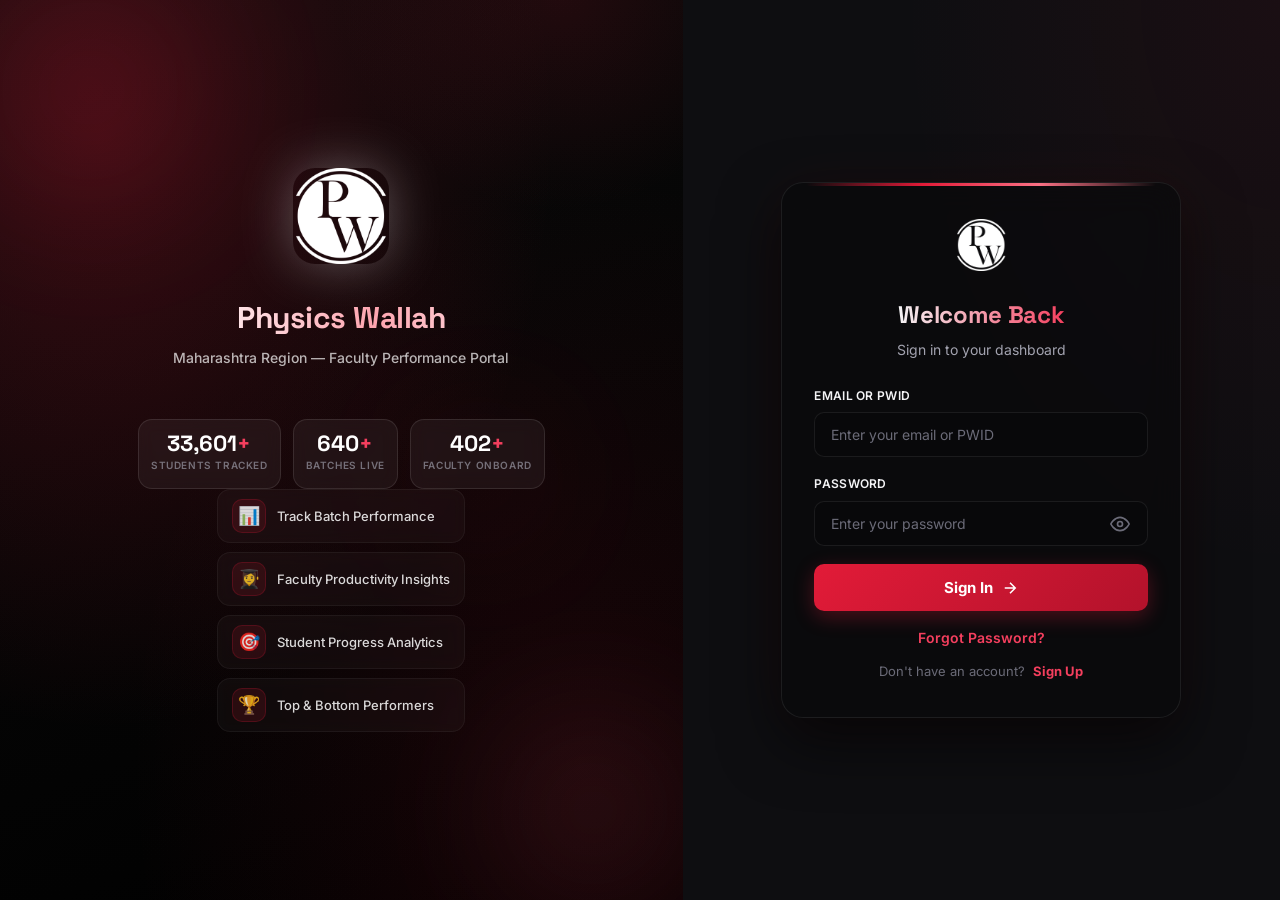
==== commit 7545b566: "Make login/forgot/signup screens more engaging: animated orbs, live stat counters, gradient headings" ====
--- a/index-standalone.html
+++ b/index-standalone.html
@@ -25,10 +25,18 @@
 <div id="loginScreen" class="screen active">
   <div class="login-wrapper">
     <div class="login-left">
+      <div class="orb orb-1"></div>
+      <div class="orb orb-2"></div>
+      <div class="orb orb-3"></div>
       <div class="login-brand">
         <img src="assets/pw-logo.webp" alt="Physics Wallah" class="pw-logo-hero">
         <h1>Physics Wallah</h1>
         <p class="login-tagline">Maharashtra Region — Faculty Performance Portal</p>
+      </div>
+      <div class="login-stats">
+        <div class="stat-chip"><span class="stat-num" data-count="33601">0</span><span class="stat-label">Students Tracked</span></div>
+        <div class="stat-chip"><span class="stat-num" data-count="640">0</span><span class="stat-label">Batches Live</span></div>
+        <div class="stat-chip"><span class="stat-num" data-count="402">0</span><span class="stat-label">Faculty Onboard</span></div>
       </div>
       <div class="login-features">
         <div class="feature-item"><span class="feat-icon">&#128202;</span><span>Track Batch Performance</span></div>
@@ -42,7 +50,7 @@
         <div class="login-card-logo">
           <img src="assets/pw-logo.webp" alt="PW" class="pw-logo-sm-login">
         </div>
-        <h2>Welcome Back</h2>
+        <h2><span class="grad-head">Welcome Back</span></h2>
         <p class="login-subtitle">Sign in to your dashboard</p>
         <form id="loginForm" onsubmit="handleLogin(event)">
           <div class="input-group">
@@ -81,10 +89,18 @@
 <div id="forgotScreen" class="screen">
   <div class="login-wrapper">
     <div class="login-left">
+      <div class="orb orb-1"></div>
+      <div class="orb orb-2"></div>
+      <div class="orb orb-3"></div>
       <div class="login-brand">
         <img src="assets/pw-logo.webp" alt="Physics Wallah" class="pw-logo-hero">
         <h1>Physics Wallah</h1>
         <p class="login-tagline">Reset your password securely</p>
+      </div>
+      <div class="login-stats">
+        <div class="stat-chip"><span class="stat-num" data-count="33601">0</span><span class="stat-label">Students Tracked</span></div>
+        <div class="stat-chip"><span class="stat-num" data-count="640">0</span><span class="stat-label">Batches Live</span></div>
+        <div class="stat-chip"><span class="stat-num" data-count="402">0</span><span class="stat-label">Faculty Onboard</span></div>
       </div>
     </div>
     <div class="login-right">
@@ -92,8 +108,13 @@
         <div class="login-card-logo">
           <img src="assets/pw-logo.webp" alt="PW" class="pw-logo-sm-login">
         </div>
-        <h2>Forgot Password</h2>
-        <p class="login-subtitle">OTP will be sent to your registered email</p>
+        <h2><span class="grad-head">Forgot Password</span></h2>
+        <p class="login-subtitle">3 quick steps to get back in</p>
+        <div class="steps" id="forgotSteps">
+          <span class="step-dot active" data-step="1"></span>
+          <span class="step-dot" data-step="2"></span>
+          <span class="step-dot" data-step="3"></span>
+        </div>
         <form id="forgotForm" onsubmit="handleForgot(event)">
           <div class="input-group">
             <label>Email or PWID</label>
@@ -135,10 +156,18 @@
 <div id="signupScreen" class="screen">
   <div class="login-wrapper">
     <div class="login-left">
+      <div class="orb orb-1"></div>
+      <div class="orb orb-2"></div>
+      <div class="orb orb-3"></div>
       <div class="login-brand">
         <img src="assets/pw-logo.webp" alt="Physics Wallah" class="pw-logo-hero">
         <h1>Physics Wallah</h1>
         <p class="login-tagline">Create your account — approval required</p>
+      </div>
+      <div class="login-stats">
+        <div class="stat-chip"><span class="stat-num" data-count="33601">0</span><span class="stat-label">Students Tracked</span></div>
+        <div class="stat-chip"><span class="stat-num" data-count="640">0</span><span class="stat-label">Batches Live</span></div>
+        <div class="stat-chip"><span class="stat-num" data-count="402">0</span><span class="stat-label">Faculty Onboard</span></div>
       </div>
       <div class="login-features">
         <div class="feature-item"><span class="feat-icon">&#128197;</span><span>Your request goes to your reporting manager</span></div>
@@ -151,7 +180,7 @@
         <div class="login-card-logo">
           <img src="assets/pw-logo.webp" alt="PW" class="pw-logo-sm-login">
         </div>
-        <h2>Create Account</h2>
+        <h2><span class="grad-head">Create Account</span></h2>
         <p class="login-subtitle">Fill details — ID will be created after approval</p>
         <form id="signupForm" onsubmit="handleSignup(event)">
           <div class="input-group">
@@ -622,6 +651,8 @@
 function showScreen(id) {
   document.querySelectorAll('.screen').forEach(s => s.classList.remove('active'));
   document.getElementById(id).classList.add('active');
+  // Reset the forgot-password step indicator when the screen reopens
+  if (id === 'forgotScreen' && typeof setForgotStep === 'function') setForgotStep(1);
 }
 
 // ── NAVIGATION ─────────────────────────────────────
@@ -788,6 +819,38 @@
 //              showError, hideAlert, esc, user state)
 // ============================================================
 
+// ── AUTH SCREEN ANIMATIONS ─────────────────────────
+// Count-up animation for .stat-num[data-count] chips on the auth screens
+function animateCounters() {
+  document.querySelectorAll('.stat-num[data-count]').forEach(el => {
+    const target = parseInt(el.dataset.count, 10) || 0;
+    const dur = 1400;
+    const t0 = performance.now();
+    function tick(now) {
+      const p = Math.min((now - t0) / dur, 1);
+      const eased = 1 - Math.pow(1 - p, 3);
+      el.textContent = Math.round(target * eased).toLocaleString('en-IN');
+      if (p < 1) requestAnimationFrame(tick);
+    }
+    requestAnimationFrame(tick);
+  });
+}
+
+// Forgot-password step indicator (1 = email, 2 = OTP, 3 = new password)
+function setForgotStep(step) {
+  document.querySelectorAll('#forgotSteps .step-dot').forEach(d => {
+    d.classList.toggle('active', parseInt(d.dataset.step, 10) <= step);
+  });
+}
+
+// Run counter animation once the auth screens are in the DOM
+// (covers both the standalone build and loader.js multi-file mode)
+function bootAuthAnimations() {
+  if (document.querySelector('.stat-num[data-count]')) animateCounters();
+}
+document.addEventListener('DOMContentLoaded', bootAuthAnimations);
+document.addEventListener('pw:html-ready', bootAuthAnimations);
+
 // ── LOGIN ──────────────────────────────────────────
 async function handleLogin(e) {
   e.preventDefault();
@@ -832,6 +895,7 @@
       document.getElementById('forgotSuccess').textContent = 'OTP sent to ' + resp.data.email;
       document.getElementById('forgotSuccess').classList.add('show');
       document.getElementById('otpForm').style.display = 'block';
+      setForgotStep(2);
     } else {
       showError('forgotError', resp.message);
     }
@@ -852,6 +916,7 @@
       document.getElementById('forgotSuccess').classList.add('show');
       document.getElementById('otpForm').style.display = 'none';
       document.getElementById('resetForm').style.display = 'block';
+      setForgotStep(3);
     } else { showError('forgotError', resp.message); }
   } catch (_) { showError('forgotError', 'Connection error'); }
 }
@@ -873,6 +938,7 @@
       setTimeout(() => {
         document.getElementById('resetForm').style.display = 'none';
         document.getElementById('otpForm').style.display = 'none';
+        setForgotStep(1);
         showScreen('loginScreen');
       }, 1500);
     } else { showError('forgotError', resp.message); }
@@ -1496,11 +1562,15 @@
     for (const t of filteredTests) {
       if (t.current_batch !== batch) continue;
       const d = t._date;
-      if (!perTest[d]) perTest[d] = { scoreSum: 0, subjSum: {} };
-      perTest[d].scoreSum += parseNum(t.userscore);
-      for (const s of SUBJ_NAMES) {
-        const v = parseNum(t[s + '_marks']);
-        if (v > 0) { perTest[d].subjSum[s] = (perTest[d].subjSum[s] || 0) + v; hasSubj[s] = true; }
+      if (!perTest[d]) perTest[d] = { scoreSum: 0, count: 0, subjPctSum: {} };
+      const sc = parseNum(t.userscore);
+      perTest[d].scoreSum += sc;
+      if (sc > 0) {
+        perTest[d].count++;
+        for (const s of SUBJ_NAMES) {
+          const v = parseNum(t[s + '_marks']);
+          if (v > 0) { perTest[d].subjPctSum[s] = (perTest[d].subjPctSum[s] || 0) + (v / sc) * 100; hasSubj[s] = true; }
+        }
       }
     }
     // Only subjects that actually appear in this batch's tests
@@ -1511,9 +1581,12 @@
       const d = perTest[date];
       const subjects = {};
       for (const s of subs) {
-        subjects[s] = d.scoreSum > 0 ? +(((d.subjSum[s] || 0) / d.scoreSum) * 100).toFixed(1) : 0;
+        // Average of per-student subject % (subject_marks/userscore*100)
+        subjects[s] = d.count > 0 ? +((d.subjPctSum[s] || 0) / d.count).toFixed(1) : 0;
       }
-      return { date, score: d.scoreSum, subjects };
+      // Score shown in the tooltip = average userscore of the test
+      const avgScore = d.count > 0 ? Math.round(d.scoreSum / d.count) : d.scoreSum;
+      return { date, score: avgScore, subjects };
     });
   }
 
--- a/styles.css
+++ b/styles.css
@@ -154,7 +154,7 @@
   flex-direction: column;
   justify-content: center;
   align-items: center;
-  padding: 60px;
+  padding: 48px;
   color: white;
   position: relative;
   overflow: hidden;
@@ -172,26 +172,26 @@
 }
 
 .pw-logo-hero {
-  width: 110px; height: 110px; object-fit: contain; margin-bottom: 22px;
-  border-radius: 24px;
+  width: 96px; height: 96px; object-fit: contain; margin-bottom: 14px;
+  border-radius: 22px;
   box-shadow: 0 0 50px rgba(226,27,56,0.3);
   animation: floaty 6s ease-in-out infinite;
   filter: brightness(0) invert(1); /* black logo -> white on dark theme */
 }
-.login-brand { text-align: center; margin-bottom: 44px; }
+.login-brand { text-align: center; margin-bottom: 26px; }
 .login-brand h1 {
   font-family: var(--font-display);
-  font-size: 34px; font-weight: 700; margin-top: 14px; letter-spacing: -0.5px;
-}
-.login-tagline { font-size: 15px; opacity: 0.7; margin-top: 8px; font-weight: 500; }
-
-.login-features { display: flex; flex-direction: column; gap: 14px; max-width: 320px; }
+  font-size: 30px; font-weight: 700; margin-top: 10px; letter-spacing: -0.5px;
+}
+.login-tagline { font-size: 14px; opacity: 0.7; margin-top: 6px; font-weight: 500; }
+
+.login-features { display: flex; flex-direction: column; gap: 9px; max-width: 320px; }
 .feature-item {
-  display: flex; align-items: center; gap: 12px; font-size: 14px; font-weight: 500; opacity: 0.85;
-  padding: 12px 16px; background: rgba(255,255,255,0.04); border: 1px solid rgba(255,255,255,0.06);
-  border-radius: 14px; backdrop-filter: blur(6px);
-}
-.feat-icon { font-size: 20px; }
+  display: flex; align-items: center; gap: 11px; font-size: 13px; font-weight: 500; opacity: 0.85;
+  padding: 9px 14px; background: rgba(255,255,255,0.04); border: 1px solid rgba(255,255,255,0.06);
+  border-radius: 13px; backdrop-filter: blur(6px);
+}
+.feat-icon { font-size: 18px; }
 
 .login-right {
   flex: 1; display: flex; align-items: center; justify-content: center; padding: 32px;
@@ -262,6 +262,92 @@
 
 .forgot-link { display: block; text-align: center; margin-top: 16px; color: var(--pw-red-bright); text-decoration: none; font-size: 14px; font-weight: 600; transition: color 0.15s; }
 .forgot-link:hover { text-decoration: underline; color: #FB7185; }
+
+/* ── AUTH ENGAGEMENT UPGRADE ─────────────────── */
+/* Floating gradient orbs on the brand panel */
+.orb { position: absolute; border-radius: 50%; pointer-events: none; filter: blur(70px); opacity: 0.45; z-index: 0; }
+.orb-1 { width: 340px; height: 340px; top: -80px; left: -80px; background: radial-gradient(circle, rgba(226,27,56,0.55), transparent 65%); animation: orbDrift 12s ease-in-out infinite; }
+.orb-2 { width: 300px; height: 300px; bottom: -60px; right: -60px; background: radial-gradient(circle, rgba(251,113,133,0.35), transparent 65%); animation: orbDrift 16s ease-in-out infinite reverse; }
+.orb-3 { width: 200px; height: 200px; top: 42%; left: 56%; background: radial-gradient(circle, rgba(226,27,56,0.30), transparent 65%); animation: orbDrift 20s ease-in-out infinite; }
+@keyframes orbDrift { 0%,100% { transform: translate(0,0) scale(1); } 50% { transform: translate(24px,-18px) scale(1.08); } }
+.login-left > .login-brand, .login-left > .login-stats, .login-left > .login-features { position: relative; z-index: 1; }
+
+/* Brand heading shimmer */
+.login-brand h1 {
+  background: linear-gradient(90deg, #fff 0%, #FDA4AF 30%, #fff 60%, #fff 100%);
+  background-size: 200% auto; -webkit-background-clip: text; background-clip: text; color: transparent;
+  animation: textShine 5s linear infinite;
+}
+[data-theme="light"] .login-brand h1 {
+  background: linear-gradient(90deg, #111 0%, #E21B38 35%, #111 65%, #111 100%);
+  background-size: 200% auto; -webkit-background-clip: text; background-clip: text; color: transparent;
+  animation: textShine 5s linear infinite;
+}
+@keyframes textShine { to { background-position: 200% center; } }
+
+/* Logo glow pulse */
+.pw-logo-hero { animation: floaty 6s ease-in-out infinite, glowPulse 3.2s ease-in-out infinite; }
+@keyframes glowPulse { 0%,100% { box-shadow: 0 0 40px rgba(226,27,56,0.30); } 50% { box-shadow: 0 0 72px rgba(226,27,56,0.55); } }
+
+/* Live stats row */
+.login-stats { display: flex; gap: 12px; margin-top: 24px; justify-content: center; flex-wrap: wrap; }
+.stat-chip {
+  min-width: 104px; text-align: center; padding: 11px 12px;
+  background: rgba(255,255,255,0.05); border: 1px solid rgba(255,255,255,0.10);
+  border-radius: 14px; backdrop-filter: blur(8px);
+  transition: transform .2s, border-color .2s, box-shadow .2s;
+  animation: fadeInUp .5s ease backwards;
+}
+.stat-chip:nth-child(2) { animation-delay: .08s; }
+.stat-chip:nth-child(3) { animation-delay: .16s; }
+.stat-chip:hover { transform: translateY(-3px); border-color: rgba(226,27,56,0.5); box-shadow: 0 8px 24px rgba(226,27,56,0.18); }
+.stat-num { display: block; font-family: var(--font-display); font-size: 22px; font-weight: 800; color: #fff; line-height: 1.1; }
+.stat-num::after { content: '+'; color: var(--pw-red-bright); }
+.stat-label { display: block; font-size: 10px; font-weight: 600; opacity: 0.65; margin-top: 3px; letter-spacing: 0.4px; text-transform: uppercase; }
+
+/* Feature items — staggered + hover lift */
+.feature-item { transition: transform .2s, border-color .2s, background .2s; animation: fadeInUp .5s ease backwards; }
+.feature-item:nth-child(1) { animation-delay: .05s; }
+.feature-item:nth-child(2) { animation-delay: .12s; }
+.feature-item:nth-child(3) { animation-delay: .19s; }
+.feature-item:hover { transform: translateX(5px); border-color: rgba(226,27,56,0.45); background: rgba(255,255,255,0.07); }
+.feat-icon { font-size: 18px; display: inline-flex; align-items: center; justify-content: center; width: 34px; height: 34px; border-radius: 10px; background: rgba(226,27,56,0.15); border: 1px solid rgba(226,27,56,0.25); flex-shrink: 0; }
+
+/* Card top accent + gradient heading */
+.login-card { position: relative; }
+.login-card::before {
+  content: ''; position: absolute; top: 0; left: 24px; right: 24px; height: 3px;
+  background: linear-gradient(90deg, transparent, var(--pw-red), #FB7185, transparent);
+  border-radius: 0 0 99px 99px; z-index: 1;
+}
+.grad-head {
+  background: linear-gradient(90deg, var(--pw-text) 0%, var(--pw-red-bright) 100%);
+  -webkit-background-clip: text; background-clip: text; color: transparent;
+}
+[data-theme="light"] .grad-head { background: linear-gradient(90deg, #1a1a1a, #E21B38); -webkit-background-clip: text; background-clip: text; color: transparent; }
+
+/* Button shine sweep */
+.btn-primary::after {
+  content: ''; position: absolute; top: 0; left: -160%; width: 55%; height: 100%;
+  background: linear-gradient(115deg, transparent, rgba(255,255,255,0.4), transparent);
+  transform: skewX(-20deg); animation: btnShine 3.2s ease-in-out infinite; pointer-events: none;
+}
+@keyframes btnShine { 0%, 55% { left: -160%; } 100% { left: 160%; } }
+
+/* Forgot-password step indicator */
+.steps { display: flex; align-items: center; justify-content: center; gap: 10px; margin: 0 0 24px; }
+.step-dot { width: 34px; height: 5px; border-radius: 99px; background: rgba(255,255,255,0.12); transition: all .35s ease; }
+.step-dot.active { background: var(--pw-red-bright); width: 48px; box-shadow: 0 0 12px rgba(226,27,56,0.5); }
+[data-theme="light"] .step-dot { background: rgba(0,0,0,0.12); }
+[data-theme="light"] .step-dot.active { background: var(--pw-red); }
+
+/* Animated link underline */
+.forgot-link, .signup-link { position: relative; }
+.forgot-link::after, .signup-link::after { content: ''; position: absolute; left: 0; bottom: -2px; height: 1.5px; width: 0; background: currentColor; transition: width .25s ease; }
+.forgot-link:hover::after, .signup-link:hover::after { width: 100%; }
+
+/* Success alert pop */
+.alert-success.show { animation: scaleIn .3s ease; }
 
 /* ── SIGNUP ─────────────────────────────────────── */
 .signup-link-row { text-align: center; margin-top: 12px; font-size: 13px; }
